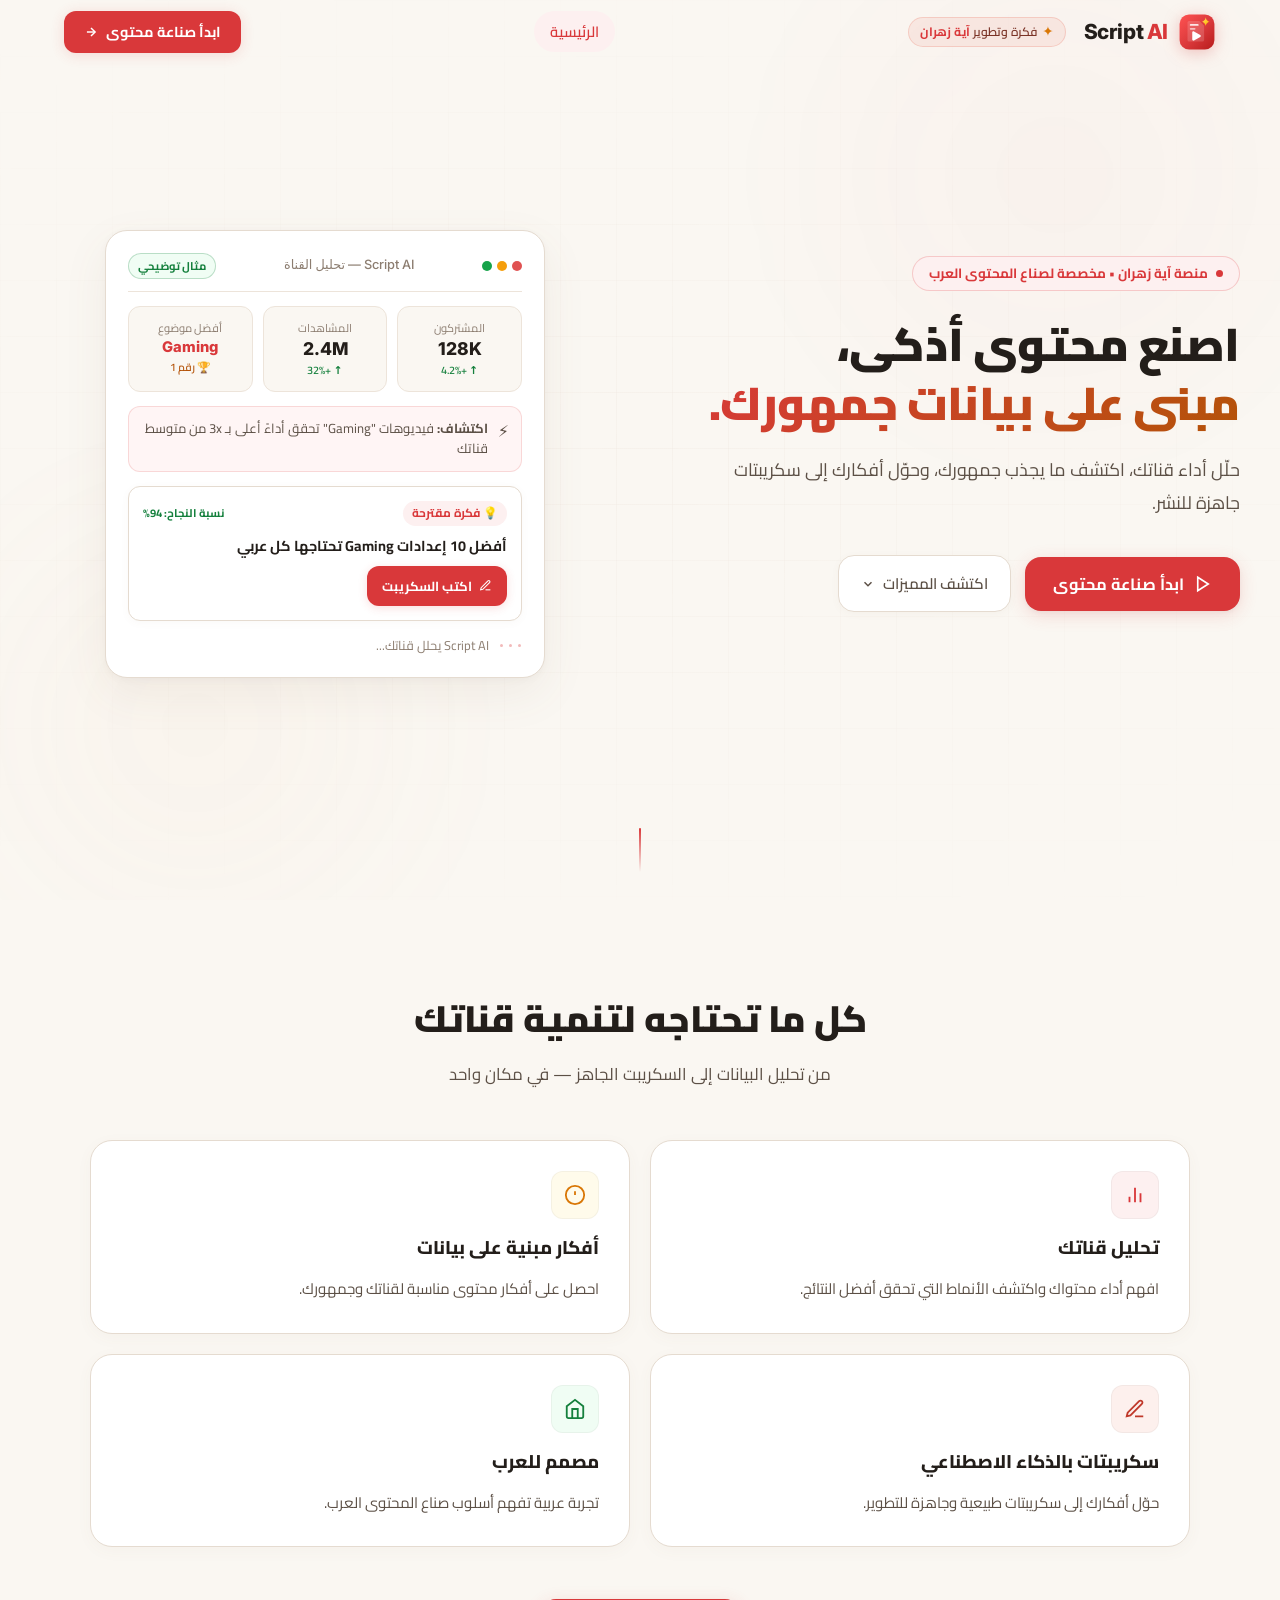
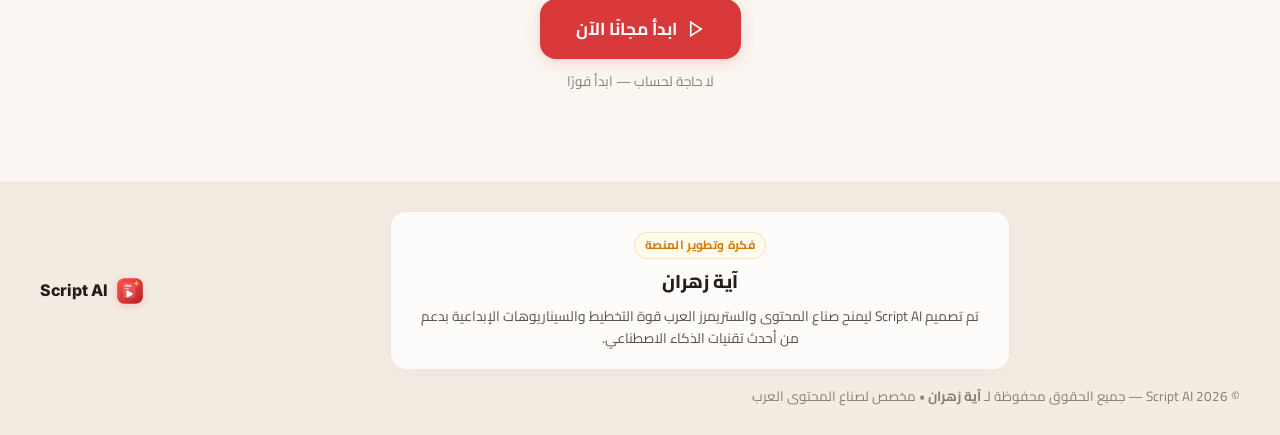
==== index.html @ 73a46541 "feat: new brand logo, author attribution (فكرة وتطوير آية زهران), and fix AI chat connection" ====
<!DOCTYPE html>
<html lang="ar" dir="rtl">
<head>
  <meta charset="UTF-8">
  <meta name="viewport" content="width=device-width, initial-scale=1.0">
  <title>Script AI — اصنع محتوى أذكى، مبني على بيانات جمهورك</title>
  <meta name="description" content="Script AI يساعد صناع المحتوى العرب على تحليل أداء قناتهم، اكتشاف المواضيع الناجحة، وإنشاء سكريبتات بالذكاء الاصطناعي.">
  <meta name="keywords" content="Script AI, سكريبت للقنوات, يوتيوبرز عرب, تحليل يوتيوب, ذكاء اصطناعي للمحتوى">
  <meta name="theme-color" content="#FAF7F2">
  <meta property="og:title" content="Script AI — اصنع محتوى أذكى">
  <meta property="og:description" content="حلّل أداء قناتك، اكتشف ما يجذب جمهورك، وحوّل أفكارك إلى سكريبتات جاهزة للنشر.">
  <meta property="og:type" content="website">

  <!-- Google Fonts -->
  <link rel="preconnect" href="https://fonts.googleapis.com">
  <link rel="preconnect" href="https://fonts.gstatic.com" crossorigin>
  <link href="https://fonts.googleapis.com/css2?family=Cairo:wght@400;500;600;700;800;900&family=Inter:wght@400;500;600;700;800&display=swap" rel="stylesheet">

  <!-- Favicon -->
  <link rel="icon" type="image/svg+xml" href="assets/favicon.svg">

  <link rel="stylesheet" href="style.css">
</head>
<body class="landing-body">

  <!-- ============================================================
       HEADER
       ============================================================ -->
  <header class="site-header" id="site-header">
    <div class="nav-container">

      <!-- Logo -->
      <a href="index.html" class="brand-logo" id="brand-logo" aria-label="Script AI - الصفحة الرئيسية">
        <span class="brand-icon">
          <svg viewBox="0 0 48 48" width="100%" height="100%" fill="none" xmlns="http://www.w3.org/2000/svg" aria-label="Script AI Logo">
            <defs>
              <linearGradient id="sai-grad-nav" x1="0%" y1="0%" x2="100%" y2="100%">
                <stop offset="0%" stop-color="#FF5252"/>
                <stop offset="55%" stop-color="#D9383A"/>
                <stop offset="100%" stop-color="#B71C1C"/>
              </linearGradient>
              <linearGradient id="sai-spark-nav" x1="0%" y1="0%" x2="100%" y2="100%">
                <stop offset="0%" stop-color="#FFE082"/>
                <stop offset="50%" stop-color="#FFCA28"/>
                <stop offset="100%" stop-color="#FFA000"/>
              </linearGradient>
            </defs>
            <rect x="2" y="2" width="44" height="44" rx="12" fill="url(#sai-grad-nav)"/>
            <path d="M12 12C12 10.9 12.9 10 14 10H27L33 16V34C33 35.1 32.1 36 31 36H14C12.9 36 12 35.1 12 34V12Z" fill="white" fill-opacity="0.16"/>
            <line x1="16" y1="15" x2="25" y2="15" stroke="white" stroke-width="2.2" stroke-linecap="round" stroke-opacity="0.85"/>
            <line x1="16" y1="20" x2="21" y2="20" stroke="white" stroke-width="2.2" stroke-linecap="round" stroke-opacity="0.6"/>
            <path d="M18 24.5C18 23.4 19.2 22.7 20.2 23.25L28.1 27.75C29.05 28.3 29.05 29.7 28.1 30.25L20.2 34.75C19.2 35.3 18 34.6 18 33.5V24.5Z" fill="#FFFFFF"/>
            <path d="M35 5C35 8.3 37.7 11 41 11C37.7 11 35 13.7 35 17C35 13.7 32.3 11 29 11C32.3 11 35 8.3 35 5Z" fill="url(#sai-spark-nav)"/>
          </svg>
        </span>
        <span class="brand-name">Script <span class="brand-accent">AI</span></span>
        <span class="brand-creator-badge" title="فكرة وتطوير آية زهران">
          <span class="creator-sparkle">✦</span>
          <span>فكرة وتطوير <strong class="creator-highlight">آية زهران</strong></span>
        </span>
      </a>

      <!-- Nav -->
      <nav aria-label="التنقل الرئيسي" class="main-nav">
        <ul class="nav-list">
          <li><a href="index.html" class="nav-link active" aria-current="page">الرئيسية</a></li>
        </ul>
      </nav>

      <!-- CTA -->
      <a href="ai.html" class="nav-cta-btn" id="header-cta-btn" onclick="trackEvent('landing_cta_clicked', {location: 'header'})">
        <span>ابدأ صناعة محتوى</span>
        <svg width="14" height="14" viewBox="0 0 24 24" fill="none" stroke="currentColor" stroke-width="2.5">
          <line x1="5" y1="12" x2="19" y2="12"/>
          <polyline points="12 5 19 12 12 19"/>
        </svg>
      </a>

    </div>
  </header>

  <!-- ============================================================
       HERO SECTION — Full Screen
       ============================================================ -->
  <main>
    <section class="hero-section" id="hero" role="main">

      <!-- Ambient Background Effects -->
      <div class="hero-bg" aria-hidden="true">
        <div class="ambient-glow glow-1"></div>
        <div class="ambient-glow glow-2"></div>
        <div class="grid-overlay"></div>
      </div>

      <div class="hero-inner">

        <!-- Left: Text Content -->
        <div class="hero-content">
          <div class="hero-badge" role="text">
            <span class="badge-dot"></span>
            <span>منصة آية زهران • مخصصة لصناع المحتوى العرب</span>
          </div>

          <h1 class="hero-title">
            اصنع محتوى أذكى،
            <span class="title-gradient">مبني على بيانات جمهورك.</span>
          </h1>

          <p class="hero-desc">
            حلّل أداء قناتك، اكتشف ما يجذب جمهورك، وحوّل أفكارك إلى سكريبتات جاهزة للنشر.
          </p>

          <div class="hero-actions">
            <a href="ai.html" class="cta-primary" id="hero-cta-main" onclick="trackEvent('landing_cta_clicked', {location: 'hero_primary'})">
              <svg width="18" height="18" viewBox="0 0 24 24" fill="none" stroke="currentColor" stroke-width="2.2">
                <polygon points="5 3 19 12 5 21 5 3"/>
              </svg>
              <span>ابدأ صناعة محتوى</span>
            </a>
            <button class="cta-secondary" id="hero-learn-more" onclick="document.getElementById('features').scrollIntoView({behavior:'smooth'})">
              <span>اكتشف المميزات</span>
              <svg width="14" height="14" viewBox="0 0 24 24" fill="none" stroke="currentColor" stroke-width="2.5">
                <polyline points="6 9 12 15 18 9"/>
              </svg>
            </button>
          </div>

          
        </div>

        <!-- Right: Visual / Product Preview -->
        <div class="hero-visual" aria-label="معاينة واجهة Script AI">
          <div class="product-preview">

            <!-- Preview Header -->
            <div class="preview-header">
              <div class="preview-dots" aria-hidden="true">
                <span></span><span></span><span></span>
              </div>
              <span class="preview-title">Script AI — تحليل القناة</span>
              <div class="preview-badge live">مثال توضيحي</div>
            </div>

            <!-- Channel Stats -->
            <div class="preview-stats-row">
              <div class="preview-stat-card">
                <div class="stat-label">المشتركون</div>
                <div class="stat-value">128K</div>
                <div class="stat-change positive">↑ +4.2%</div>
              </div>
              <div class="preview-stat-card">
                <div class="stat-label">المشاهدات</div>
                <div class="stat-value">2.4M</div>
                <div class="stat-change positive">↑ +32%</div>
              </div>
              <div class="preview-stat-card">
                <div class="stat-label">أفضل موضوع</div>
                <div class="stat-value topic">Gaming</div>
                <div class="stat-change neutral">🏆 رقم 1</div>
              </div>
            </div>

            <!-- Insight Banner -->
            <div class="preview-insight">
              <div class="insight-icon" aria-hidden="true">⚡</div>
              <div class="insight-text">
                <strong>اكتشاف:</strong> فيديوهات "Gaming" تحقق أداءً أعلى بـ 3x من متوسط قناتك
              </div>
            </div>

            <!-- Idea Card -->
            <div class="preview-idea-card">
              <div class="idea-header">
                <span class="idea-tag">💡 فكرة مقترحة</span>
                <span class="idea-score">نسبة النجاح: 94%</span>
              </div>
              <div class="idea-title">أفضل 10 إعدادات Gaming تحتاجها كل عربي</div>
              <button class="idea-script-btn" aria-label="اكتب السكريبت لهذه الفكرة">
                <svg width="13" height="13" viewBox="0 0 24 24" fill="none" stroke="currentColor" stroke-width="2">
                  <path d="M12 20h9"/><path d="M16.5 3.5a2.121 2.121 0 013 3L7 19l-4 1 1-4L16.5 3.5z"/>
                </svg>
                اكتب السكريبت
              </button>
            </div>

            <!-- Processing indicator -->
            <div class="preview-processing" aria-live="polite">
              <div class="processing-dots" aria-hidden="true">
                <span></span><span></span><span></span>
              </div>
              <span>Script AI يحلل قناتك...</span>
            </div>

          </div>

          </div>

      </div>

      <!-- Scroll Indicator -->
      <div class="scroll-indicator" aria-hidden="true">
        <div class="scroll-line"></div>
      </div>

    </section>

    <!-- ============================================================
         FEATURES SECTION
         ============================================================ -->
    <section class="features-section" id="features" aria-label="مميزات Script AI">
      <div class="features-container">

        <div class="features-header">
          <h2 class="features-title">كل ما تحتاجه لتنمية قناتك</h2>
          <p class="features-subtitle">من تحليل البيانات إلى السكريبت الجاهز — في مكان واحد</p>
        </div>

        <div class="features-grid">

          <div class="feature-card" id="feature-analyze">
            <div class="feature-icon-wrap" style="--icon-color: #D9383A; --icon-bg: #FDF0F0;">
              <svg width="22" height="22" viewBox="0 0 24 24" fill="none" stroke="currentColor" stroke-width="2">
                <line x1="18" y1="20" x2="18" y2="10"/><line x1="12" y1="20" x2="12" y2="4"/>
                <line x1="6" y1="20" x2="6" y2="14"/>
              </svg>
            </div>
            <h3 class="feature-name">تحليل قناتك</h3>
            <p class="feature-desc">افهم أداء محتواك واكتشف الأنماط التي تحقق أفضل النتائج.</p>
          </div>

          <div class="feature-card" id="feature-ideas">
            <div class="feature-icon-wrap" style="--icon-color: #D97706; --icon-bg: #FFFBEB;">
              <svg width="22" height="22" viewBox="0 0 24 24" fill="none" stroke="currentColor" stroke-width="2">
                <circle cx="12" cy="12" r="10"/><line x1="12" y1="8" x2="12" y2="12"/>
                <line x1="12" y1="16" x2="12.01" y2="16"/>
              </svg>
            </div>
            <h3 class="feature-name">أفكار مبنية على بيانات</h3>
            <p class="feature-desc">احصل على أفكار محتوى مناسبة لقناتك وجمهورك.</p>
          </div>

          <div class="feature-card" id="feature-scripts">
            <div class="feature-icon-wrap" style="--icon-color: #C0392B; --icon-bg: #FDF0ED;">
              <svg width="22" height="22" viewBox="0 0 24 24" fill="none" stroke="currentColor" stroke-width="2">
                <path d="M12 20h9"/><path d="M16.5 3.5a2.121 2.121 0 013 3L7 19l-4 1 1-4L16.5 3.5z"/>
              </svg>
            </div>
            <h3 class="feature-name">سكريبتات بالذكاء الاصطناعي</h3>
            <p class="feature-desc">حوّل أفكارك إلى سكريبتات طبيعية وجاهزة للتطوير.</p>
          </div>

          <div class="feature-card" id="feature-arabic">
            <div class="feature-icon-wrap" style="--icon-color: #15803D; --icon-bg: #F0FDF4;">
              <svg width="22" height="22" viewBox="0 0 24 24" fill="none" stroke="currentColor" stroke-width="2">
                <path d="M3 9l9-7 9 7v11a2 2 0 0 1-2 2H5a2 2 0 0 1-2-2z"/>
                <polyline points="9 22 9 12 15 12 15 22"/>
              </svg>
            </div>
            <h3 class="feature-name">مصمم للعرب</h3>
            <p class="feature-desc">تجربة عربية تفهم أسلوب صناع المحتوى العرب.</p>
          </div>

        </div>

        <!-- Final CTA -->
        <div class="features-cta-wrap">
          <a href="ai.html" class="cta-primary cta-large" id="features-cta-btn" onclick="trackEvent('landing_cta_clicked', {location: 'features_section'})">
            <svg width="18" height="18" viewBox="0 0 24 24" fill="none" stroke="currentColor" stroke-width="2.2">
              <polygon points="5 3 19 12 5 21 5 3"/>
            </svg>
            ابدأ مجانًا الآن
          </a>
          <p class="cta-note">لا حاجة لحساب — ابدأ فورًا</p>
        </div>

      </div>
    </section>

  </main>

  <!-- ============================================================
       FOOTER
       ============================================================ -->
  <footer class="site-footer" role="contentinfo">
    <div class="footer-inner">
      <!-- Creator Box -->
      <div class="footer-creator-box">
        <span class="creator-title-tag">فكرة وتطوير المنصة</span>
        <span class="creator-main-name">آية زهران</span>
        <p class="creator-quote">تم تصميم Script AI ليمنح صناع المحتوى والستريمرز العرب قوة التخطيط والسيناريوهات الإبداعية بدعم من أحدث تقنيات الذكاء الاصطناعي.</p>
      </div>

      <div class="footer-brand">
        <span class="brand-icon small">
          <svg viewBox="0 0 48 48" width="100%" height="100%" fill="none" xmlns="http://www.w3.org/2000/svg" aria-label="Script AI Logo">
            <defs>
              <linearGradient id="sai-grad-foot" x1="0%" y1="0%" x2="100%" y2="100%">
                <stop offset="0%" stop-color="#FF5252"/>
                <stop offset="55%" stop-color="#D9383A"/>
                <stop offset="100%" stop-color="#B71C1C"/>
              </linearGradient>
              <linearGradient id="sai-spark-foot" x1="0%" y1="0%" x2="100%" y2="100%">
                <stop offset="0%" stop-color="#FFE082"/>
                <stop offset="100%" stop-color="#FFA000"/>
              </linearGradient>
            </defs>
            <rect x="2" y="2" width="44" height="44" rx="12" fill="url(#sai-grad-foot)"/>
            <path d="M12 12C12 10.9 12.9 10 14 10H27L33 16V34C33 35.1 32.1 36 31 36H14C12.9 36 12 35.1 12 34V12Z" fill="white" fill-opacity="0.16"/>
            <line x1="16" y1="15" x2="25" y2="15" stroke="white" stroke-width="2.2" stroke-linecap="round" stroke-opacity="0.85"/>
            <line x1="16" y1="20" x2="21" y2="20" stroke="white" stroke-width="2.2" stroke-linecap="round" stroke-opacity="0.6"/>
            <path d="M18 24.5C18 23.4 19.2 22.7 20.2 23.25L28.1 27.75C29.05 28.3 29.05 29.7 28.1 30.25L20.2 34.75C19.2 35.3 18 34.6 18 33.5V24.5Z" fill="#FFFFFF"/>
            <path d="M35 5C35 8.3 37.7 11 41 11C37.7 11 35 13.7 35 17C35 13.7 32.3 11 29 11C32.3 11 35 8.3 35 5Z" fill="url(#sai-spark-foot)"/>
          </svg>
        </span>
        <span class="footer-brand-name">Script AI</span>
      </div>
      <p class="footer-copy">© 2026 Script AI — جميع الحقوق محفوظة لـ <strong>آية زهران</strong> • مخصص لصناع المحتوى العرب</p>
    </div>
  </footer>

  <!-- Analytics & Tracking -->
  <script defer src="https://cloud.umami.is/script.js" data-website-id="1ab143b9-81d4-4ed3-a4a0-48a88c1f6e9b"></script>
  <script src="analytics.js"></script>
  <script>
    // Track page view on load
    document.addEventListener('DOMContentLoaded', () => {
      trackEvent('page_view', { page: 'landing', referral_source: getReferralSource() });
      initReferralTracking();

      // Header scroll effect
      const header = document.getElementById('site-header');
      window.addEventListener('scroll', () => {
        if (window.scrollY > 20) {
          header.classList.add('scrolled');
        } else {
          header.classList.remove('scrolled');
        }
      }, { passive: true });
    });
  </script>
</body>
</html>
---- style.css ----
/* ==========================================================================
   Script AI — Light, Soft & Warm Arabic SaaS Design System
   White | Warm Beige | Gentle Red Accent | Cairo Font
   Built for clarity, comfort, and effortless usability
   ========================================================================== */

/* ==========================================================================
   1. CSS VARIABLES & DESIGN TOKENS
   ========================================================================== */
:root {
  /* Backgrounds — Soft, Warm, Light Palette */
  --bg-base:        #FAF7F2;   /* Warm linen/cream background — easy on the eyes */
  --bg-surface:     #F3ECE3;   /* Soft beige surface for headers & nested panels */
  --bg-card:        #FFFFFF;   /* Pure white cards for crisp visual hierarchy */
  --bg-card-hover:  #FFFDFB;   /* Subtle warm card hover */
  --bg-glass:       rgba(255, 255, 255, 0.92);
  --bg-input:       #FFFFFF;   /* Clean white input background */

  /* Borders — Soft Warm Tones */
  --border-subtle:  #EDE4DA;
  --border-card:    #E5DBD0;
  --border-hover:   rgba(217, 56, 58, 0.35);
  --border-active:  #D9383A;
  --border-warm:    rgba(217, 119, 6, 0.25);

  /* Accent — Gentle Friendly Red (أحمر لطيف ومريح للعين) */
  --accent:         #D9383A;   /* Pleasant warm coral-red */
  --accent-soft:    #FDF0F0;   /* Soft blush tint */
  --accent-hover:   #C42B2D;   /* Slightly deeper warm red */
  --accent-glow:    rgba(217, 56, 58, 0.16); /* Gentle warm shadow */

  /* Warm Secondary — Honey / Amber / Sand */
  --secondary:      #D97706;
  --secondary-soft: #FFFBEB;
  --secondary-glow: rgba(217, 119, 6, 0.12);

  /* Status */
  --success:        #15803D;   /* Natural pleasant forest green */
  --success-soft:   #F0FDF4;
  --warning:        #B45309;   /* Warm amber */
  --warning-soft:   #FFFBEB;
  --error:          #D9383A;   /* Gentle red */
  --error-soft:     #FEF2F2;

  /* Text — Deep Warm Espresso & Taupe (Not blinding harsh black) */
  --text-primary:   #231E1A;   /* Deep espresso charcoal, soft and readable */
  --text-secondary: #5C5046;   /* Warm taupe */
  --text-muted:     #8C7D70;   /* Gentle warm gray */
  --text-dim:       #B5A699;   /* Light subtle placeholder */

  /* Spacing */
  --header-h:       64px;
  --ws-header-h:    58px;
  --radius-sm:      8px;
  --radius-md:      12px;
  --radius-lg:      16px;
  --radius-xl:      22px;
  --radius-full:    9999px;

  /* Transitions */
  --t-fast:         0.15s ease;
  --t-normal:       0.25s ease;
  --t-slow:         0.4s ease;

  /* Typography */
  --font-ar:        'Cairo', system-ui, -apple-system, sans-serif;
  --font-en:        'Inter', system-ui, sans-serif;
}

/* ==========================================================================
   2. BASE RESET
   ========================================================================== */
*, *::before, *::after {
  box-sizing: border-box;
  margin: 0;
  padding: 0;
}

html {
  font-family: var(--font-ar);
  direction: rtl;
  scroll-behavior: smooth;
  -webkit-font-smoothing: antialiased;
  -moz-osx-font-smoothing: grayscale;
  font-size: 16px;
}

body {
  background-color: var(--bg-base);
  color: var(--text-primary);
  min-height: 100vh;
  overflow-x: hidden;
  line-height: 1.6;
}

a {
  color: inherit;
  text-decoration: none;
}

button {
  font-family: var(--font-ar);
  cursor: pointer;
}

input, textarea, select {
  font-family: var(--font-ar);
}

ul, ol { list-style: none; }

img, svg { display: block; }

/* Scrollbar — Warm and gentle */
::-webkit-scrollbar { width: 6px; height: 6px; }
::-webkit-scrollbar-track { background: transparent; }
::-webkit-scrollbar-thumb { background: #D6CBC0; border-radius: var(--radius-full); }
::-webkit-scrollbar-thumb:hover { background: #B8ABA0; }

/* Focus ring */
:focus-visible {
  outline: 2px solid var(--accent);
  outline-offset: 2px;
  border-radius: var(--radius-sm);
}

/* Utility: hidden */
.hidden { display: none !important; }

/* ==========================================================================
   3. LANDING PAGE — HEADER
   ========================================================================== */
.landing-body {
  display: flex;
  flex-direction: column;
}

.site-header {
  position: fixed;
  top: 0;
  left: 0;
  right: 0;
  height: var(--header-h);
  z-index: 100;
  background: transparent;
  transition: background var(--t-slow), border-color var(--t-slow), box-shadow var(--t-slow);
}

.site-header.scrolled {
  background: rgba(250, 247, 242, 0.94);
  backdrop-filter: blur(16px);
  -webkit-backdrop-filter: blur(16px);
  border-bottom: 1px solid var(--border-subtle);
  box-shadow: 0 4px 20px rgba(120, 95, 75, 0.05);
}

.nav-container {
  max-width: 1200px;
  margin: 0 auto;
  padding: 0 24px;
  height: 100%;
  display: flex;
  align-items: center;
  justify-content: space-between;
  gap: 20px;
}

/* Logo / Brand */
.brand-logo {
  display: inline-flex;
  align-items: center;
  gap: 10px;
  text-decoration: none;
}

.brand-icon {
  width: 38px;
  height: 38px;
  background: transparent;
  display: flex;
  align-items: center;
  justify-content: center;
  flex-shrink: 0;
  transition: var(--t-fast);
  filter: drop-shadow(0 3px 8px rgba(217, 56, 58, 0.28));
}

.brand-icon svg {
  width: 100%;
  height: 100%;
  display: block;
}

.brand-icon.small {
  width: 28px;
  height: 28px;
  filter: drop-shadow(0 2px 5px rgba(217, 56, 58, 0.22));
}

.brand-logo:hover .brand-icon {
  transform: translateY(-2px) scale(1.05);
  filter: drop-shadow(0 6px 16px rgba(217, 56, 58, 0.42));
}

.brand-name {
  font-family: var(--font-en);
  font-size: 1.3rem;
  font-weight: 800;
  letter-spacing: -0.02em;
  color: var(--text-primary);
}

.brand-accent {
  color: var(--accent);
}

/* Creator Pill & Badges — Aya Zahran */
.brand-creator-badge {
  display: inline-flex;
  align-items: center;
  gap: 5px;
  font-family: var(--font-ar);
  font-size: 0.76rem;
  font-weight: 600;
  color: #7A3326;
  background: rgba(224, 75, 53, 0.08);
  border: 1px solid rgba(224, 75, 53, 0.18);
  padding: 3px 11px;
  border-radius: 999px;
  margin-right: 8px;
  transition: var(--t-fast);
  white-space: nowrap;
}

.brand-creator-badge .creator-sparkle {
  color: #D97706;
  font-size: 0.85rem;
}

.brand-creator-badge .creator-highlight {
  font-weight: 700;
  color: var(--accent);
}

.brand-creator-badge:hover {
  background: rgba(224, 75, 53, 0.14);
  transform: translateY(-1px);
}

.workspace-creator-badge {
  display: inline-flex;
  align-items: center;
  gap: 5px;
  font-family: var(--font-ar);
  font-size: 0.74rem;
  font-weight: 600;
  color: #7A3326;
  background: rgba(224, 75, 53, 0.08);
  border: 1px solid rgba(224, 75, 53, 0.18);
  padding: 3px 10px;
  border-radius: 999px;
  margin-right: 8px;
  white-space: nowrap;
  transition: var(--t-fast);
}

.workspace-creator-badge .creator-sparkle {
  color: #D97706;
  font-size: 0.8rem;
}

.workspace-creator-badge strong {
  color: var(--accent);
  font-weight: 700;
}

.sidebar-creator-card {
  display: flex;
  align-items: center;
  gap: 10px;
  padding: 10px 14px;
  background: linear-gradient(135deg, rgba(253, 240, 240, 0.95) 0%, rgba(255, 251, 235, 0.95) 100%);
  border: 1px solid rgba(217, 56, 58, 0.18);
  border-radius: var(--radius-md);
  margin-bottom: 10px;
  box-shadow: 0 2px 8px rgba(120, 95, 75, 0.04);
}

.sidebar-creator-card .creator-icon {
  font-size: 1.1rem;
  color: #D97706;
  display: flex;
  align-items: center;
  justify-content: center;
  flex-shrink: 0;
}

.sidebar-creator-card .creator-info {
  display: flex;
  flex-direction: column;
  gap: 2px;
}

.sidebar-creator-card .creator-role {
  font-size: 0.7rem;
  font-weight: 600;
  color: var(--text-muted);
}

.sidebar-creator-card .creator-name {
  font-size: 0.84rem;
  font-weight: 800;
  color: var(--accent);
}

.footer-creator-box {
  display: flex;
  flex-direction: column;
  align-items: center;
  text-align: center;
  gap: 8px;
  padding: 20px 28px;
  background: rgba(255, 255, 255, 0.85);
  border: 1px solid rgba(217, 56, 58, 0.14);
  border-radius: var(--radius-lg);
  max-width: 620px;
  margin: 0 auto;
  box-shadow: 0 4px 18px rgba(120, 95, 75, 0.04);
}

.footer-creator-box .creator-title-tag {
  font-size: 0.74rem;
  font-weight: 700;
  color: #D97706;
  letter-spacing: 0.03em;
  background: #FFFBEB;
  padding: 3px 10px;
  border-radius: 999px;
  border: 1px solid rgba(217, 119, 6, 0.2);
}

.footer-creator-box .creator-main-name {
  font-size: 1.15rem;
  font-weight: 800;
  color: var(--text-primary);
}

.footer-creator-box .creator-main-name .creator-en {
  font-family: var(--font-en);
  font-size: 0.95rem;
  font-weight: 600;
  color: var(--accent);
  margin-right: 4px;
}

.footer-creator-box .creator-quote {
  font-size: 0.86rem;
  color: var(--text-secondary);
  line-height: 1.6;
  margin: 0;
}

/* Nav */
.main-nav .nav-list {
  display: flex;
  align-items: center;
  gap: 6px;
}

.nav-link {
  font-size: 0.92rem;
  font-weight: 600;
  color: var(--text-secondary);
  padding: 7px 16px;
  border-radius: var(--radius-full);
  transition: var(--t-fast);
}

.nav-link:hover {
  color: var(--text-primary);
  background: rgba(0, 0, 0, 0.03);
}

.nav-link.active {
  color: var(--accent);
  background: var(--accent-soft);
}

/* Nav CTA */
.nav-cta-btn {
  display: inline-flex;
  align-items: center;
  gap: 8px;
  background: var(--accent);
  color: #fff;
  border: none;
  font-size: 0.9rem;
  font-weight: 700;
  padding: 9px 20px;
  border-radius: var(--radius-md);
  transition: var(--t-fast);
  white-space: nowrap;
  box-shadow: 0 2px 14px var(--accent-glow);
}

.nav-cta-btn:hover {
  background: var(--accent-hover);
  transform: translateY(-1px);
  box-shadow: 0 4px 18px var(--accent-glow);
}

/* ==========================================================================
   4. LANDING — HERO SECTION
   ========================================================================== */
.hero-section {
  position: relative;
  min-height: 100vh;
  display: flex;
  flex-direction: column;
  justify-content: center;
  overflow: hidden;
  padding: calc(var(--header-h) + 24px) 24px 80px;
}

/* Background effects — Warm & Delicate */
.hero-bg {
  position: absolute;
  inset: 0;
  pointer-events: none;
  z-index: 0;
}

.ambient-glow {
  position: absolute;
  border-radius: 50%;
  filter: blur(90px);
  opacity: 0.4;
}

.glow-1 {
  width: 650px;
  height: 650px;
  background: radial-gradient(circle, rgba(217, 56, 58, 0.09) 0%, transparent 70%);
  top: -150px;
  right: -100px;
  animation: floatGlow1 9s ease-in-out infinite alternate;
}

.glow-2 {
  width: 550px;
  height: 550px;
  background: radial-gradient(circle, rgba(235, 175, 115, 0.15) 0%, transparent 70%);
  bottom: -100px;
  left: -80px;
  animation: floatGlow2 11s ease-in-out infinite alternate;
}

.grid-overlay {
  position: absolute;
  inset: 0;
  background-image: 
    linear-gradient(rgba(180, 150, 130, 0.05) 1px, transparent 1px),
    linear-gradient(90deg, rgba(180, 150, 130, 0.05) 1px, transparent 1px);
  background-size: 56px 56px;
  mask-image: radial-gradient(ellipse 80% 60% at 50% 50%, black 0%, transparent 100%);
}

@keyframes floatGlow1 {
  from { transform: translate(0, 0) scale(1); }
  to   { transform: translate(-30px, 30px) scale(1.08); }
}

@keyframes floatGlow2 {
  from { transform: translate(0, 0) scale(1); }
  to   { transform: translate(25px, -20px) scale(1.05); }
}

/* Hero Inner Layout */
.hero-inner {
  position: relative;
  z-index: 1;
  max-width: 1200px;
  margin: 0 auto;
  width: 100%;
  display: grid;
  grid-template-columns: 1fr 1fr;
  gap: 60px;
  align-items: center;
}

/* Hero Content */
.hero-content {
  display: flex;
  flex-direction: column;
  gap: 0;
}

.hero-badge {
  display: inline-flex;
  align-items: center;
  gap: 8px;
  background: var(--accent-soft);
  border: 1px solid rgba(217, 56, 58, 0.22);
  padding: 6px 16px;
  border-radius: var(--radius-full);
  font-size: 0.84rem;
  font-weight: 700;
  color: var(--accent);
  margin-bottom: 24px;
  width: fit-content;
}

.badge-dot {
  width: 7px;
  height: 7px;
  background: var(--accent);
  border-radius: 50%;
  animation: pulseDot 2s ease-in-out infinite;
  flex-shrink: 0;
}

@keyframes pulseDot {
  0%, 100% { opacity: 1; transform: scale(1); }
  50% { opacity: 0.4; transform: scale(0.85); }
}

.hero-title {
  font-size: clamp(2.1rem, 3.6vw, 3.1rem);
  font-weight: 900;
  line-height: 1.28;
  margin-bottom: 20px;
  color: var(--text-primary);
  letter-spacing: -0.01em;
}

.title-gradient {
  background: linear-gradient(135deg, #D9383A 0%, #B45309 100%);
  -webkit-background-clip: text;
  -webkit-text-fill-color: transparent;
  background-clip: text;
  display: block;
}

.hero-desc {
  font-size: clamp(1rem, 1.4vw, 1.12rem);
  color: var(--text-secondary);
  line-height: 1.85;
  margin-bottom: 36px;
  max-width: 520px;
}

.hero-actions {
  display: flex;
  align-items: center;
  gap: 14px;
  margin-bottom: 40px;
  flex-wrap: wrap;
}

/* Primary CTA — Gentle Red */
.cta-primary {
  display: inline-flex;
  align-items: center;
  gap: 10px;
  background: var(--accent);
  color: #fff;
  border: none;
  font-size: 1.02rem;
  font-weight: 700;
  padding: 14px 28px;
  border-radius: var(--radius-lg);
  transition: var(--t-fast);
  box-shadow: 0 4px 18px var(--accent-glow), 0 2px 4px rgba(0,0,0,0.04);
  cursor: pointer;
  text-decoration: none;
  white-space: nowrap;
}

.cta-primary:hover {
  background: var(--accent-hover);
  transform: translateY(-2px);
  box-shadow: 0 6px 24px var(--accent-glow), 0 3px 6px rgba(0,0,0,0.06);
}

.cta-primary.cta-large {
  font-size: 1.08rem;
  padding: 16px 36px;
}

/* Secondary CTA */
.cta-secondary {
  display: inline-flex;
  align-items: center;
  gap: 8px;
  background: #FFFFFF;
  color: var(--text-secondary);
  border: 1px solid var(--border-card);
  font-size: 0.95rem;
  font-weight: 600;
  padding: 13px 22px;
  border-radius: var(--radius-lg);
  transition: var(--t-fast);
  cursor: pointer;
  box-shadow: 0 2px 8px rgba(120, 95, 75, 0.04);
}

.cta-secondary:hover {
  color: var(--text-primary);
  border-color: var(--border-hover);
  background: var(--bg-card-hover);
  transform: translateY(-1px);
}

/* ==========================================================================
   5. HERO VISUAL / PRODUCT PREVIEW
   ========================================================================== */
.hero-visual {
  position: relative;
  display: flex;
  align-items: center;
  justify-content: center;
}

.product-preview {
  background: #FFFFFF;
  border: 1px solid var(--border-card);
  border-radius: var(--radius-xl);
  padding: 22px;
  width: 100%;
  max-width: 440px;
  box-shadow: 
    0 16px 45px rgba(130, 100, 75, 0.08),
    0 2px 8px rgba(0,0,0,0.03);
  display: flex;
  flex-direction: column;
  gap: 14px;
  animation: floatCard 6s ease-in-out infinite alternate;
}

@keyframes floatCard {
  from { transform: translateY(0); }
  to   { transform: translateY(-10px); }
}

.preview-header {
  display: flex;
  align-items: center;
  gap: 10px;
  padding-bottom: 12px;
  border-bottom: 1px solid var(--border-subtle);
}

.preview-dots {
  display: flex;
  gap: 5px;
}

.preview-dots span {
  width: 10px;
  height: 10px;
  border-radius: 50%;
}

.preview-dots span:nth-child(1) { background: #E05252; }
.preview-dots span:nth-child(2) { background: #F59E0B; }
.preview-dots span:nth-child(3) { background: #16A34A; }

.preview-title {
  font-family: var(--font-en);
  font-size: 0.8rem;
  color: var(--text-muted);
  flex: 1;
  text-align: center;
  font-weight: 500;
}

.preview-badge {
  font-size: 0.7rem;
  font-weight: 700;
  padding: 3px 9px;
  border-radius: var(--radius-full);
}

.preview-badge.live {
  background: var(--success-soft);
  color: var(--success);
  border: 1px solid rgba(21, 128, 61, 0.25);
}

.preview-stats-row {
  display: grid;
  grid-template-columns: repeat(3, 1fr);
  gap: 10px;
}

.preview-stat-card {
  background: #FAF7F2;
  border: 1px solid var(--border-subtle);
  border-radius: var(--radius-md);
  padding: 12px 10px;
  display: flex;
  flex-direction: column;
  gap: 4px;
  text-align: center;
}

.stat-label {
  font-size: 0.7rem;
  color: var(--text-muted);
}

.stat-value {
  font-family: var(--font-en);
  font-size: 1.1rem;
  font-weight: 800;
  color: var(--text-primary);
  line-height: 1;
}

.stat-value.topic {
  font-size: 0.92rem;
  color: var(--accent);
}

.stat-change {
  font-size: 0.68rem;
  font-weight: 600;
}

.stat-change.positive { color: var(--success); }
.stat-change.neutral  { color: var(--warning); }

.preview-insight {
  display: flex;
  align-items: flex-start;
  gap: 10px;
  background: #FFF5F5;
  border: 1px solid rgba(217, 56, 58, 0.16);
  border-radius: var(--radius-md);
  padding: 12px;
  font-size: 0.82rem;
  color: var(--text-secondary);
  line-height: 1.5;
}

.insight-icon {
  font-size: 1rem;
  flex-shrink: 0;
}

.preview-idea-card {
  background: #FFFFFF;
  border: 1px solid var(--border-card);
  border-radius: var(--radius-md);
  padding: 14px;
  display: flex;
  flex-direction: column;
  gap: 10px;
  box-shadow: 0 2px 8px rgba(120, 95, 75, 0.04);
}

.idea-header {
  display: flex;
  align-items: center;
  justify-content: space-between;
}

.idea-tag {
  font-size: 0.74rem;
  font-weight: 700;
  color: var(--accent);
  background: var(--accent-soft);
  padding: 3px 9px;
  border-radius: var(--radius-full);
}

.idea-score {
  font-size: 0.7rem;
  color: var(--success);
  font-weight: 700;
}

.idea-title {
  font-size: 0.9rem;
  font-weight: 700;
  color: var(--text-primary);
  line-height: 1.4;
}

.idea-script-btn {
  display: inline-flex;
  align-items: center;
  gap: 7px;
  background: var(--accent);
  color: #fff;
  border: none;
  font-family: var(--font-ar);
  font-size: 0.82rem;
  font-weight: 700;
  padding: 8px 15px;
  border-radius: var(--radius-md);
  cursor: pointer;
  transition: var(--t-fast);
  width: fit-content;
  box-shadow: 0 2px 10px var(--accent-glow);
}

.idea-script-btn:hover {
  background: var(--accent-hover);
}

.preview-processing {
  display: flex;
  align-items: center;
  gap: 10px;
  font-size: 0.8rem;
  color: var(--text-muted);
}

.processing-dots {
  display: flex;
  gap: 4px;
}

.processing-dots span {
  width: 5px;
  height: 5px;
  border-radius: 50%;
  background: var(--accent);
  animation: procDot 1.4s ease-in-out infinite both;
}

.processing-dots span:nth-child(1) { animation-delay: -0.32s; }
.processing-dots span:nth-child(2) { animation-delay: -0.16s; }

@keyframes procDot {
  0%, 80%, 100% { transform: scale(0.6); opacity: 0.35; }
  40% { transform: scale(1); opacity: 1; }
}

/* Floating cards */
.float-card {
  position: absolute;
  display: flex;
  align-items: center;
  gap: 8px;
  background: rgba(255, 255, 255, 0.96);
  border: 1px solid var(--border-card);
  border-radius: var(--radius-md);
  padding: 10px 15px;
  font-size: 0.78rem;
  font-weight: 600;
  color: var(--text-secondary);
  backdrop-filter: blur(12px);
  white-space: nowrap;
  box-shadow: 0 8px 24px rgba(120, 95, 75, 0.08);
}

.float-card-1 {
  bottom: -25px;
  right: -20px;
  animation: floatCard1 7s ease-in-out infinite alternate;
}

.float-card-2 {
  top: 20px;
  left: -25px;
  animation: floatCard2 9s ease-in-out infinite alternate;
}

@keyframes floatCard1 {
  from { transform: translate(0, 0) rotate(-1.5deg); }
  to   { transform: translate(8px, -8px) rotate(1deg); }
}

@keyframes floatCard2 {
  from { transform: translate(0, 0) rotate(1deg); }
  to   { transform: translate(-8px, 8px) rotate(-1.5deg); }
}

/* Scroll Indicator */
.scroll-indicator {
  position: absolute;
  bottom: 28px;
  left: 50%;
  transform: translateX(-50%);
  display: flex;
  flex-direction: column;
  align-items: center;
  z-index: 1;
}

.scroll-line {
  width: 2px;
  height: 44px;
  background: linear-gradient(to bottom, var(--accent), transparent);
  animation: scrollLine 2s ease-in-out infinite;
  border-radius: var(--radius-full);
}

@keyframes scrollLine {
  0%   { transform: scaleY(0); transform-origin: top; opacity: 1; }
  50%  { transform: scaleY(1); transform-origin: top; opacity: 1; }
  51%  { transform-origin: bottom; }
  100% { transform: scaleY(0); transform-origin: bottom; opacity: 0; }
}

/* ==========================================================================
   6. FEATURES SECTION
   ========================================================================== */
.features-section {
  padding: 90px 24px;
  position: relative;
}

.features-container {
  max-width: 1100px;
  margin: 0 auto;
}

.features-header {
  text-align: center;
  margin-bottom: 52px;
}

.features-title {
  font-size: clamp(1.75rem, 3vw, 2.3rem);
  font-weight: 900;
  color: var(--text-primary);
  margin-bottom: 12px;
}

.features-subtitle {
  font-size: 1.05rem;
  color: var(--text-secondary);
}

.features-grid {
  display: grid;
  grid-template-columns: repeat(2, 1fr);
  gap: 20px;
  margin-bottom: 52px;
}

.feature-card {
  background: #FFFFFF;
  border: 1px solid var(--border-card);
  border-radius: var(--radius-xl);
  padding: 30px;
  display: flex;
  flex-direction: column;
  gap: 14px;
  transition: border-color var(--t-fast), box-shadow var(--t-fast), transform var(--t-fast);
  position: relative;
  overflow: hidden;
  box-shadow: 0 4px 16px rgba(120, 95, 75, 0.04);
}

.feature-card:hover {
  border-color: var(--border-hover);
  box-shadow: 0 10px 30px rgba(120, 95, 75, 0.08);
  transform: translateY(-2px);
}

.feature-icon-wrap {
  width: 48px;
  height: 48px;
  background: var(--icon-bg);
  border: 1px solid rgba(0, 0, 0, 0.04);
  border-radius: var(--radius-md);
  display: flex;
  align-items: center;
  justify-content: center;
  color: var(--icon-color);
  transition: var(--t-fast);
}

.feature-card:hover .feature-icon-wrap {
  transform: scale(1.05);
}

.feature-name {
  font-size: 1.15rem;
  font-weight: 800;
  color: var(--text-primary);
}

.feature-desc {
  font-size: 0.94rem;
  color: var(--text-secondary);
  line-height: 1.75;
}

.features-cta-wrap {
  display: flex;
  flex-direction: column;
  align-items: center;
  gap: 12px;
}

.cta-note {
  font-size: 0.84rem;
  color: var(--text-muted);
}

/* ==========================================================================
   7. SITE FOOTER
   ========================================================================== */
.site-footer {
  border-top: 1px solid var(--border-subtle);
  background: var(--bg-surface);
  padding: 28px 24px;
}

.footer-inner {
  max-width: 1200px;
  margin: 0 auto;
  display: flex;
  align-items: center;
  justify-content: space-between;
  gap: 16px;
  flex-wrap: wrap;
}

.footer-brand {
  display: flex;
  align-items: center;
  gap: 8px;
}

.footer-brand-name {
  font-family: var(--font-en);
  font-size: 1rem;
  font-weight: 800;
  color: var(--text-primary);
}

.footer-copy {
  font-size: 0.84rem;
  color: var(--text-muted);
}

/* ==========================================================================
   8. WORKSPACE LAYOUT
   ========================================================================== */
.workspace-body {
  display: flex;
  flex-direction: column;
  min-height: 100vh;
  background: var(--bg-base);
}

.workspace-header {
  position: sticky;
  top: 0;
  height: var(--ws-header-h);
  z-index: 100;
  background: rgba(250, 247, 242, 0.95);
  backdrop-filter: blur(16px);
  -webkit-backdrop-filter: blur(16px);
  border-bottom: 1px solid var(--border-subtle);
  box-shadow: 0 2px 14px rgba(120, 95, 75, 0.04);
}

.workspace-nav-container {
  max-width: 1300px;
  margin: 0 auto;
  padding: 0 20px;
  height: 100%;
  display: flex;
  align-items: center;
  justify-content: space-between;
  gap: 16px;
}

.workspace-brand-group {
  display: flex;
  align-items: center;
  gap: 12px;
}

.back-btn {
  width: 36px;
  height: 36px;
  background: #FFFFFF;
  border: 1px solid var(--border-card);
  border-radius: var(--radius-md);
  display: flex;
  align-items: center;
  justify-content: center;
  color: var(--text-secondary);
  transition: var(--t-fast);
  flex-shrink: 0;
  box-shadow: 0 1px 4px rgba(0,0,0,0.03);
}

.back-btn:hover {
  color: var(--accent);
  border-color: var(--border-hover);
  background: var(--accent-soft);
}

/* Workspace Tab Navigation */
.workspace-tabs {
  display: flex;
  align-items: center;
  background: #EFE8DF;
  border: 1px solid var(--border-subtle);
  border-radius: var(--radius-full);
  padding: 4px;
  gap: 3px;
}

.ws-tab {
  display: inline-flex;
  align-items: center;
  gap: 7px;
  background: transparent;
  border: none;
  color: var(--text-secondary);
  font-size: 0.86rem;
  font-weight: 600;
  padding: 7px 16px;
  border-radius: var(--radius-full);
  transition: var(--t-fast);
  white-space: nowrap;
}

.ws-tab:hover {
  color: var(--text-primary);
  background: rgba(255, 255, 255, 0.65);
}

.ws-tab.active {
  background: var(--accent);
  color: #fff;
  box-shadow: 0 2px 10px var(--accent-glow);
}

/* Status indicator */
.ws-status-indicator {
  display: flex;
  align-items: center;
  gap: 8px;
}

.status-dot {
  width: 8px;
  height: 8px;
  border-radius: 50%;
  flex-shrink: 0;
}

.status-dot.idle     { background: var(--text-muted); }
.status-dot.loading  { background: var(--warning); animation: pulseDot 1s ease-in-out infinite; }
.status-dot.success  { background: var(--success); }
.status-dot.error    { background: var(--error); }

.status-text {
  font-size: 0.82rem;
  color: var(--text-muted);
  font-weight: 600;
}

/* ==========================================================================
   9. WORKSPACE VIEWS
   ========================================================================== */
.workspace-main {
  flex: 1;
  max-width: 1300px;
  margin: 0 auto;
  width: 100%;
  padding: 32px 24px 60px;
}

.ws-view {
  width: 100%;
}

.ws-view.active-view {
  display: block;
}

.ws-view.hidden {
  display: none;
}

/* ==========================================================================
   10. WORKSPACE STATES
   ========================================================================== */
.ws-state {
  min-height: calc(100vh - var(--ws-header-h) - 100px);
  display: flex;
  align-items: center;
  justify-content: center;
}

.state-content {
  display: flex;
  flex-direction: column;
  align-items: center;
  text-align: center;
  gap: 20px;
  max-width: 560px;
  width: 100%;
}

.state-icon-wrap {
  width: 72px;
  height: 72px;
  border-radius: var(--radius-xl);
  display: flex;
  align-items: center;
  justify-content: center;
}

.state-icon-wrap.purple {
  background: var(--accent-soft);
  border: 1px solid rgba(217, 56, 58, 0.25);
  color: var(--accent);
  box-shadow: 0 4px 20px var(--accent-glow);
}

.state-icon-wrap.red {
  background: var(--error-soft);
  border: 1px solid rgba(217, 56, 58, 0.25);
  color: var(--error);
}

.state-icon-wrap.gray {
  background: #F0EAE1;
  border: 1px solid var(--border-subtle);
  color: var(--text-muted);
}

.state-title {
  font-size: clamp(1.4rem, 2.5vw, 1.85rem);
  font-weight: 800;
  color: var(--text-primary);
}

.state-desc {
  font-size: 0.96rem;
  color: var(--text-secondary);
  line-height: 1.75;
  max-width: 480px;
}

/* ==========================================================================
   11. CHANNEL INPUT FORM
   ========================================================================== */
.channel-input-form {
  width: 100%;
  display: flex;
  flex-direction: column;
  gap: 12px;
}

.input-group {
  display: flex;
  align-items: stretch;
  gap: 12px;
  width: 100%;
}

.input-field-wrap {
  flex: 1;
  position: relative;
  display: flex;
  align-items: center;
  background: #FFFFFF;
  border: 1.5px solid var(--border-card);
  border-radius: var(--radius-lg);
  transition: border-color var(--t-fast), box-shadow var(--t-fast);
  overflow: hidden;
  box-shadow: 0 2px 8px rgba(120, 95, 75, 0.04);
}

.input-field-wrap:focus-within {
  border-color: var(--accent);
  box-shadow: 0 0 0 3px var(--accent-glow);
}

.input-icon {
  display: flex;
  align-items: center;
  padding: 0 14px;
  color: var(--text-muted);
  flex-shrink: 0;
}

.channel-url-input {
  flex: 1;
  background: transparent;
  border: none;
  outline: none;
  color: var(--text-primary);
  font-size: 0.95rem;
  padding: 14px 0;
  direction: ltr;
  text-align: left;
}

.channel-url-input::placeholder {
  color: var(--text-dim);
  font-size: 0.88rem;
}

.input-clear-btn {
  background: transparent;
  border: none;
  color: var(--text-muted);
  padding: 0 12px;
  display: flex;
  align-items: center;
  transition: var(--t-fast);
}

.input-clear-btn:hover { color: var(--text-primary); }

.analyze-btn {
  display: inline-flex;
  align-items: center;
  justify-content: center;
  gap: 10px;
  background: var(--accent);
  color: #fff;
  border: none;
  font-family: var(--font-ar);
  font-size: 0.95rem;
  font-weight: 700;
  padding: 14px 26px;
  border-radius: var(--radius-lg);
  transition: var(--t-fast);
  box-shadow: 0 2px 14px var(--accent-glow);
  white-space: nowrap;
  cursor: pointer;
}

.analyze-btn:hover:not(:disabled) {
  background: var(--accent-hover);
  transform: translateY(-1px);
  box-shadow: 0 4px 18px var(--accent-glow);
}

.analyze-btn:disabled {
  opacity: 0.6;
  cursor: not-allowed;
  transform: none;
}

.analyze-btn.full-width { width: 100%; }

.analyze-btn.small {
  font-size: 0.85rem;
  padding: 10px 18px;
}

.input-error {
  font-size: 0.84rem;
  color: var(--error);
  text-align: right;
  display: flex;
  align-items: center;
  gap: 6px;
}

.input-hint {
  font-size: 0.8rem;
  color: var(--text-muted);
  text-align: right;
  direction: rtl;
}

/* Demo chips */
.demo-examples {
  display: flex;
  align-items: center;
  gap: 10px;
  flex-wrap: wrap;
  justify-content: center;
}

.demo-label {
  font-size: 0.84rem;
  color: var(--text-muted);
}

.demo-chip {
  background: #FFFFFF;
  border: 1px solid var(--border-card);
  color: var(--text-secondary);
  font-size: 0.82rem;
  font-weight: 600;
  padding: 6px 14px;
  border-radius: var(--radius-full);
  cursor: pointer;
  transition: var(--t-fast);
  font-family: var(--font-en);
  box-shadow: 0 1px 4px rgba(0,0,0,0.02);
}

.demo-chip:hover {
  border-color: var(--border-hover);
  color: var(--accent);
  background: var(--accent-soft);
}

/* ==========================================================================
   12. LOADING ANIMATION
   ========================================================================== */
.loading-animation {
  position: relative;
  width: 90px;
  height: 90px;
  display: flex;
  align-items: center;
  justify-content: center;
}

.loading-animation.small {
  width: 60px;
  height: 60px;
}

.loading-ring {
  position: absolute;
  border-radius: 50%;
  border: 2.5px solid transparent;
}

.ring-1 {
  inset: 0;
  border-top-color: var(--accent);
  animation: spin 1.2s linear infinite;
}

.ring-2 {
  inset: 12px;
  border-top-color: var(--secondary);
  animation: spin 1.8s linear infinite reverse;
}

.ring-3 {
  inset: 24px;
  border-top-color: rgba(217, 56, 58, 0.3);
  animation: spin 0.9s linear infinite;
}

.loading-animation.small .ring-2 { inset: 8px; }
.loading-animation.small .ring-3 { display: none; }

.loading-core {
  display: flex;
  align-items: center;
  justify-content: center;
}

@keyframes spin { to { transform: rotate(360deg); } }

/* Loading Steps */
.loading-steps {
  display: flex;
  flex-direction: column;
  gap: 10px;
  text-align: right;
  width: 100%;
}

.loading-step {
  display: flex;
  align-items: center;
  gap: 12px;
  font-size: 0.9rem;
  color: var(--text-dim);
  transition: color var(--t-normal);
  flex-direction: row-reverse;
  justify-content: flex-end;
}

.loading-step.active { color: var(--text-primary); font-weight: 700; }
.loading-step.done   { color: var(--success); }

.lstep-dot {
  width: 8px;
  height: 8px;
  border-radius: 50%;
  background: var(--text-dim);
  flex-shrink: 0;
  transition: background var(--t-fast);
}

.loading-step.active .lstep-dot {
  background: var(--accent);
  box-shadow: 0 0 8px var(--accent);
  animation: pulseDot 1s ease-in-out infinite;
}

.loading-step.done .lstep-dot {
  background: var(--success);
}

/* ==========================================================================
   13. ANALYSIS RESULTS
   ========================================================================== */
.results-layout {
  width: 100%;
  max-width: 1100px;
  margin: 0 auto;
  display: flex;
  flex-direction: column;
  gap: 24px;
}

/* Channel Overview Card */
.results-channel-overview {
  background: #FFFFFF;
  border: 1px solid var(--border-card);
  border-radius: var(--radius-xl);
  padding: 28px;
  display: flex;
  align-items: center;
  justify-content: space-between;
  gap: 24px;
  flex-wrap: wrap;
  box-shadow: 0 4px 20px rgba(120, 95, 75, 0.04);
}

.channel-info {
  display: flex;
  align-items: center;
  gap: 16px;
}

.channel-avatar {
  width: 62px;
  height: 62px;
  border-radius: var(--radius-lg);
  background: var(--accent-soft);
  border: 2px solid rgba(217, 56, 58, 0.2);
  display: flex;
  align-items: center;
  justify-content: center;
  font-size: 1.6rem;
  flex-shrink: 0;
}

.channel-meta h3 {
  font-size: 1.25rem;
  font-weight: 800;
  color: var(--text-primary);
  margin-bottom: 4px;
}

.channel-meta p {
  font-size: 0.86rem;
  color: var(--text-muted);
}

.channel-stats-row {
  display: flex;
  gap: 28px;
  flex-wrap: wrap;
}

.cs-stat {
  display: flex;
  flex-direction: column;
  gap: 4px;
  text-align: center;
}

.cs-num {
  font-family: var(--font-en);
  font-size: 1.4rem;
  font-weight: 800;
  color: var(--text-primary);
}

.cs-label {
  font-size: 0.78rem;
  color: var(--text-muted);
}

.results-share-btn {
  display: inline-flex;
  align-items: center;
  gap: 8px;
  background: var(--accent-soft);
  border: 1px solid rgba(217, 56, 58, 0.25);
  color: var(--accent);
  font-family: var(--font-ar);
  font-size: 0.88rem;
  font-weight: 700;
  padding: 10px 18px;
  border-radius: var(--radius-md);
  cursor: pointer;
  transition: var(--t-fast);
}

.results-share-btn:hover {
  background: #FCE8E8;
  box-shadow: 0 2px 12px var(--accent-glow);
}

/* Results Grid */
.results-grid {
  display: grid;
  grid-template-columns: repeat(2, 1fr);
  gap: 20px;
}

.result-card {
  background: #FFFFFF;
  border: 1px solid var(--border-card);
  border-radius: var(--radius-xl);
  padding: 24px;
  display: flex;
  flex-direction: column;
  gap: 16px;
  box-shadow: 0 4px 16px rgba(120, 95, 75, 0.04);
}

.result-card-title {
  font-size: 0.98rem;
  font-weight: 700;
  color: var(--text-primary);
  display: flex;
  align-items: center;
  gap: 8px;
}

.result-card-title svg {
  color: var(--accent);
}

/* Insights List */
.insights-list {
  display: flex;
  flex-direction: column;
  gap: 10px;
}

.insight-item {
  display: flex;
  align-items: flex-start;
  gap: 10px;
  padding: 14px;
  background: #FFF7F5;
  border: 1px solid rgba(217, 56, 58, 0.14);
  border-radius: var(--radius-md);
  font-size: 0.86rem;
  color: var(--text-secondary);
  line-height: 1.55;
}

.insight-item .insight-icon { flex-shrink: 0; }

/* Top videos */
.top-videos-list {
  display: flex;
  flex-direction: column;
  gap: 10px;
}

.top-video-item {
  display: flex;
  align-items: center;
  gap: 12px;
  padding: 12px;
  background: #FAF7F2;
  border: 1px solid var(--border-subtle);
  border-radius: var(--radius-md);
}

.tv-rank {
  font-family: var(--font-en);
  font-size: 0.78rem;
  font-weight: 800;
  color: var(--accent);
  background: var(--accent-soft);
  width: 26px;
  height: 26px;
  border-radius: var(--radius-sm);
  display: flex;
  align-items: center;
  justify-content: center;
  flex-shrink: 0;
}

.tv-info { flex: 1; overflow: hidden; }

.tv-title {
  font-size: 0.86rem;
  font-weight: 700;
  color: var(--text-primary);
  white-space: nowrap;
  overflow: hidden;
  text-overflow: ellipsis;
  margin-bottom: 2px;
}

.tv-meta {
  font-size: 0.75rem;
  color: var(--text-muted);
}

/* Patterns tags */
.patterns-tags {
  display: flex;
  flex-wrap: wrap;
  gap: 8px;
}

.pattern-tag {
  background: #F4EFEA;
  border: 1px solid #E8DFD5;
  color: #78350F;
  font-size: 0.82rem;
  font-weight: 600;
  padding: 6px 14px;
  border-radius: var(--radius-full);
}

/* Topics bars */
.topics-bars {
  display: flex;
  flex-direction: column;
  gap: 12px;
}

.topic-bar-item {
  display: flex;
  flex-direction: column;
  gap: 6px;
}

.topic-bar-label {
  display: flex;
  align-items: center;
  justify-content: space-between;
  font-size: 0.85rem;
}

.topic-name { color: var(--text-secondary); font-weight: 600; }
.topic-pct  { color: var(--accent); font-weight: 800; font-family: var(--font-en); }

.topic-bar-track {
  height: 7px;
  background: #EFE9E2;
  border-radius: var(--radius-full);
  overflow: hidden;
}

.topic-bar-fill {
  height: 100%;
  border-radius: var(--radius-full);
  background: linear-gradient(90deg, #D9383A, #F59E0B);
  transition: width 1s cubic-bezier(0.4, 0, 0.2, 1);
}

/* Results CTA */
.results-actions {
  display: flex;
  justify-content: center;
  gap: 14px;
  flex-wrap: wrap;
  padding-top: 8px;
}

/* ==========================================================================
   14. IDEAS VIEW
   ========================================================================== */
.view-header {
  display: flex;
  align-items: flex-start;
  justify-content: space-between;
  gap: 16px;
  margin-bottom: 28px;
  flex-wrap: wrap;
}

.view-title {
  font-size: 1.55rem;
  font-weight: 800;
  color: var(--text-primary);
  margin-bottom: 4px;
}

.view-subtitle {
  font-size: 0.9rem;
  color: var(--text-muted);
}

.ideas-no-analysis {
  min-height: 300px;
  display: flex;
  flex-direction: column;
  align-items: center;
  justify-content: center;
  gap: 14px;
  text-align: center;
  color: var(--text-muted);
  font-size: 0.92rem;
}

.ideas-grid {
  display: grid;
  grid-template-columns: repeat(auto-fill, minmax(320px, 1fr));
  gap: 20px;
}

.idea-card {
  background: #FFFFFF;
  border: 1px solid var(--border-card);
  border-radius: var(--radius-xl);
  padding: 24px;
  display: flex;
  flex-direction: column;
  gap: 14px;
  transition: border-color var(--t-fast), box-shadow var(--t-fast), transform var(--t-fast);
  cursor: pointer;
  box-shadow: 0 4px 16px rgba(120, 95, 75, 0.04);
}

.idea-card:hover {
  border-color: var(--border-hover);
  box-shadow: 0 10px 30px rgba(217, 56, 58, 0.08);
  transform: translateY(-2px);
}

.idea-card-top {
  display: flex;
  align-items: flex-start;
  justify-content: space-between;
  gap: 10px;
}

.idea-card-tags {
  display: flex;
  gap: 6px;
  flex-wrap: wrap;
}

.ic-tag {
  font-size: 0.74rem;
  font-weight: 700;
  padding: 4px 10px;
  border-radius: var(--radius-full);
}

.ic-tag.topic {
  background: var(--accent-soft);
  color: var(--accent);
  border: 1px solid rgba(217, 56, 58, 0.22);
}

.ic-tag.score {
  background: var(--success-soft);
  color: var(--success);
  border: 1px solid rgba(21, 128, 61, 0.22);
}

.idea-card-title {
  font-size: 1.05rem;
  font-weight: 800;
  color: var(--text-primary);
  line-height: 1.45;
}

.idea-card-reason {
  font-size: 0.85rem;
  color: var(--text-secondary);
  line-height: 1.6;
}

.idea-card-hook {
  background: #FFFBEB;
  border: 1px solid rgba(217, 119, 6, 0.2);
  border-radius: var(--radius-md);
  padding: 10px 14px;
  font-size: 0.84rem;
  color: #B45309;
  font-weight: 600;
  line-height: 1.5;
}

.idea-card-hook-label {
  font-size: 0.72rem;
  color: var(--text-muted);
  margin-bottom: 4px;
  font-weight: 600;
}

.idea-card-script-btn {
  display: flex;
  align-items: center;
  justify-content: center;
  gap: 8px;
  background: var(--accent);
  color: #fff;
  border: none;
  font-family: var(--font-ar);
  font-size: 0.9rem;
  font-weight: 700;
  padding: 11px;
  border-radius: var(--radius-md);
  cursor: pointer;
  transition: var(--t-fast);
  width: 100%;
  box-shadow: 0 2px 10px var(--accent-glow);
}

.idea-card-script-btn:hover {
  background: var(--accent-hover);
}

/* ==========================================================================
   15. SCRIPT GENERATOR VIEW
   ========================================================================== */
.script-layout {
  display: grid;
  grid-template-columns: 340px 1fr;
  gap: 24px;
  align-items: start;
}

.script-panel {
  background: #FFFFFF;
  border: 1px solid var(--border-card);
  border-radius: var(--radius-xl);
  padding: 24px;
  display: flex;
  flex-direction: column;
  gap: 20px;
  position: sticky;
  top: calc(var(--ws-header-h) + 24px);
  box-shadow: 0 4px 20px rgba(120, 95, 75, 0.04);
}

.selected-idea-wrap { width: 100%; }

.selected-idea-empty {
  display: flex;
  flex-direction: column;
  align-items: center;
  gap: 10px;
  padding: 20px;
  background: #FAF7F2;
  border: 1.5px dashed var(--border-card);
  border-radius: var(--radius-md);
  text-align: center;
  font-size: 0.86rem;
  color: var(--text-muted);
}

.selected-idea-card {
  background: #FDF0F0;
  border: 1px solid rgba(217, 56, 58, 0.22);
  border-radius: var(--radius-md);
  padding: 16px;
  display: flex;
  flex-direction: column;
  gap: 8px;
}

.selected-idea-label {
  font-size: 0.74rem;
  color: var(--accent);
  font-weight: 700;
  text-transform: uppercase;
  letter-spacing: 0.04em;
}

.selected-idea-title {
  font-size: 0.92rem;
  font-weight: 700;
  color: var(--text-primary);
  line-height: 1.45;
}

.change-idea-btn {
  background: transparent;
  border: none;
  color: var(--text-muted);
  font-size: 0.8rem;
  cursor: pointer;
  text-align: right;
  transition: var(--t-fast);
  font-family: var(--font-ar);
}

.change-idea-btn:hover { color: var(--accent); }

/* Script Options */
.script-options {
  display: flex;
  flex-direction: column;
  gap: 18px;
}

.option-group {
  display: flex;
  flex-direction: column;
  gap: 10px;
}

.option-label {
  font-size: 0.88rem;
  font-weight: 700;
  color: var(--text-secondary);
}

.option-chips {
  display: flex;
  flex-wrap: wrap;
  gap: 7px;
}

.option-chip {
  background: #FAF7F2;
  border: 1px solid var(--border-subtle);
  color: var(--text-secondary);
  font-family: var(--font-ar);
  font-size: 0.84rem;
  font-weight: 600;
  padding: 7px 14px;
  border-radius: var(--radius-full);
  cursor: pointer;
  transition: var(--t-fast);
}

.option-chip:hover {
  color: var(--text-primary);
  border-color: var(--border-card);
  background: #FFFFFF;
}

.option-chip.active {
  background: var(--accent-soft);
  border-color: rgba(217, 56, 58, 0.35);
  color: var(--accent);
  font-weight: 700;
}

/* Script Output */
.script-output-panel {
  background: #FFFFFF;
  border: 1px solid var(--border-card);
  border-radius: var(--radius-xl);
  overflow: hidden;
  min-height: 500px;
  display: flex;
  flex-direction: column;
  box-shadow: 0 4px 20px rgba(120, 95, 75, 0.04);
}

.script-empty {
  flex: 1;
  display: flex;
  flex-direction: column;
  align-items: center;
  justify-content: center;
  gap: 14px;
  padding: 40px;
  text-align: center;
  color: var(--text-muted);
  font-size: 0.92rem;
  line-height: 1.7;
}

.script-loading {
  flex: 1;
  display: flex;
  flex-direction: column;
  align-items: center;
  justify-content: center;
  gap: 20px;
  padding: 40px;
  color: var(--text-muted);
  font-size: 0.92rem;
}

.script-result {
  flex: 1;
  display: flex;
  flex-direction: column;
}

.script-result-header {
  display: flex;
  align-items: center;
  justify-content: space-between;
  padding: 18px 24px;
  border-bottom: 1px solid var(--border-subtle);
  gap: 16px;
  flex-wrap: wrap;
  background: #FAF7F2;
}

.script-result-title {
  font-size: 1.05rem;
  font-weight: 800;
  color: var(--text-primary);
}

.script-actions-group {
  display: flex;
  gap: 8px;
}

.script-action-btn {
  display: inline-flex;
  align-items: center;
  gap: 6px;
  background: #FFFFFF;
  border: 1px solid var(--border-card);
  color: var(--text-secondary);
  font-family: var(--font-ar);
  font-size: 0.82rem;
  font-weight: 600;
  padding: 7px 14px;
  border-radius: var(--radius-md);
  cursor: pointer;
  transition: var(--t-fast);
  box-shadow: 0 1px 3px rgba(0,0,0,0.02);
}

.script-action-btn:hover {
  background: var(--bg-surface);
  color: var(--text-primary);
  border-color: var(--border-hover);
}

.script-content {
  padding: 26px;
  overflow-y: auto;
  flex: 1;
  display: flex;
  flex-direction: column;
  gap: 22px;
}

.script-section {
  display: flex;
  flex-direction: column;
  gap: 10px;
}

.script-section-label {
  display: inline-flex;
  align-items: center;
  gap: 7px;
  font-size: 0.8rem;
  font-weight: 700;
  text-transform: uppercase;
  letter-spacing: 0.04em;
  padding: 4px 12px;
  border-radius: var(--radius-full);
}

.script-section-label.hook {
  background: #FEF2F2;
  color: #DC2626;
  border: 1px solid rgba(220, 38, 38, 0.2);
}

.script-section-label.intro {
  background: #FFF7ED;
  color: #EA580C;
  border: 1px solid rgba(234, 88, 12, 0.2);
}

.script-section-label.main {
  background: #FFFBEB;
  color: #D97706;
  border: 1px solid rgba(217, 119, 6, 0.2);
}

.script-section-label.cta {
  background: #F0FDF4;
  color: #16A34A;
  border: 1px solid rgba(22, 163, 74, 0.2);
}

.script-section-label.outro {
  background: #FDF4FF;
  color: #9333EA;
  border: 1px solid rgba(147, 51, 234, 0.2);
}

.script-section-text {
  font-size: 0.95rem;
  color: var(--text-secondary);
  line-height: 1.85;
  padding: 16px;
  background: #FAF7F2;
  border: 1px solid var(--border-subtle);
  border-radius: var(--radius-md);
}

/* ==========================================================================
   16. GHOST BUTTON & COMMON BUTTONS
   ========================================================================== */
.ghost-btn {
  display: inline-flex;
  align-items: center;
  gap: 7px;
  background: #FFFFFF;
  border: 1px solid var(--border-card);
  color: var(--text-secondary);
  font-family: var(--font-ar);
  font-size: 0.92rem;
  font-weight: 600;
  padding: 12px 22px;
  border-radius: var(--radius-lg);
  cursor: pointer;
  transition: var(--t-fast);
  box-shadow: 0 1px 4px rgba(0,0,0,0.02);
}

.ghost-btn:hover {
  color: var(--text-primary);
  border-color: var(--border-hover);
  background: var(--bg-card-hover);
}

.ghost-btn.small {
  font-size: 0.84rem;
  padding: 8px 15px;
  border-radius: var(--radius-md);
}

/* ==========================================================================
   17. SHARE MODAL
   ========================================================================== */
.modal-overlay {
  position: fixed;
  inset: 0;
  background: rgba(35, 30, 25, 0.45);
  backdrop-filter: blur(8px);
  z-index: 200;
  display: flex;
  align-items: center;
  justify-content: center;
  padding: 20px;
  animation: fadeIn var(--t-fast);
}

.modal-overlay.hidden {
  display: none !important;
}

@keyframes fadeIn {
  from { opacity: 0; }
  to   { opacity: 1; }
}

.modal-card {
  background: #FFFFFF;
  border: 1px solid var(--border-card);
  border-radius: var(--radius-xl);
  padding: 30px;
  max-width: 480px;
  width: 100%;
  display: flex;
  flex-direction: column;
  gap: 22px;
  position: relative;
  box-shadow: 0 20px 60px rgba(70, 45, 25, 0.15);
  animation: slideUp var(--t-normal);
}

@keyframes slideUp {
  from { opacity: 0; transform: translateY(16px); }
  to   { opacity: 1; transform: translateY(0); }
}

.modal-close-btn {
  position: absolute;
  top: 16px;
  left: 16px;
  background: #FAF7F2;
  border: 1px solid var(--border-subtle);
  color: var(--text-secondary);
  width: 32px;
  height: 32px;
  border-radius: var(--radius-md);
  display: flex;
  align-items: center;
  justify-content: center;
  cursor: pointer;
  transition: var(--t-fast);
}

.modal-close-btn:hover {
  color: var(--text-primary);
  border-color: var(--border-hover);
  background: var(--accent-soft);
}

.modal-title {
  font-size: 1.25rem;
  font-weight: 800;
  color: var(--text-primary);
}

/* Share Card */
.share-card {
  background: linear-gradient(135deg, #FFFFFF, #FAF5EE);
  border: 1px solid var(--border-card);
  border-radius: var(--radius-xl);
  padding: 22px;
  display: flex;
  flex-direction: column;
  gap: 16px;
  box-shadow: 0 6px 24px rgba(120, 95, 75, 0.08);
}

.share-card-header {
  display: flex;
  align-items: center;
  justify-content: space-between;
}

.share-brand {
  display: flex;
  align-items: center;
  gap: 7px;
  font-family: var(--font-en);
  font-size: 0.92rem;
  font-weight: 800;
  color: var(--text-primary);
}

.share-channel-name {
  font-size: 1.15rem;
  font-weight: 800;
  color: var(--text-primary);
}

.share-stat-rows {
  display: flex;
  flex-direction: column;
  gap: 10px;
}

.share-stat-row {
  display: flex;
  align-items: center;
  justify-content: space-between;
  padding: 10px 14px;
  background: #FAF7F2;
  border: 1px solid var(--border-subtle);
  border-radius: var(--radius-md);
}

.share-stat-name {
  font-size: 0.86rem;
  color: var(--text-secondary);
}

.share-stat-val {
  font-family: var(--font-en);
  font-size: 0.95rem;
  font-weight: 800;
  color: var(--accent);
}

.share-cta-text {
  text-align: center;
  font-size: 0.84rem;
  color: var(--text-muted);
  border-top: 1px solid var(--border-subtle);
  padding-top: 12px;
}

.share-actions {
  display: flex;
  gap: 10px;
}

.share-actions .analyze-btn { flex: 1; }
.share-actions .ghost-btn   { flex: 0; }

/* ==========================================================================
   18. TOAST NOTIFICATIONS
   ========================================================================== */
.toast-container {
  position: fixed;
  bottom: 24px;
  left: 50%;
  transform: translateX(-50%);
  z-index: 300;
  display: flex;
  flex-direction: column;
  gap: 8px;
  align-items: center;
  pointer-events: none;
}

.toast {
  display: flex;
  align-items: center;
  gap: 10px;
  background: #FFFFFF;
  border: 1px solid var(--border-card);
  border-radius: var(--radius-md);
  padding: 12px 22px;
  font-size: 0.9rem;
  font-weight: 600;
  color: var(--text-primary);
  box-shadow: 0 10px 35px rgba(70, 45, 25, 0.12);
  animation: toastIn 0.25s ease;
  pointer-events: auto;
  white-space: nowrap;
}

.toast.success { border-color: rgba(21, 128, 61, 0.4); color: var(--success); }
.toast.error   { border-color: rgba(217, 56, 58, 0.4); color: var(--error); }
.toast.info    { border-color: rgba(217, 119, 6, 0.4); color: var(--warning); }

@keyframes toastIn {
  from { opacity: 0; transform: translateY(12px); }
  to   { opacity: 1; transform: translateY(0); }
}

/* ==========================================================================
   19. RESPONSIVE — TABLET
   ========================================================================== */
@media (max-width: 1024px) {
  .hero-inner {
    grid-template-columns: 1fr;
    gap: 40px;
    text-align: center;
  }

  .hero-content {
    align-items: center;
  }

  .hero-badge { margin-bottom: 20px; }

  .hero-desc { max-width: 100%; }

  .hero-actions { justify-content: center; }

  .hero-visual { display: none; }

  .features-grid {
    grid-template-columns: repeat(2, 1fr);
  }

  .results-grid {
    grid-template-columns: 1fr;
  }

  .script-layout {
    grid-template-columns: 1fr;
  }

  .script-panel {
    position: static;
  }
}

/* ==========================================================================
   20. RESPONSIVE — MOBILE
   ========================================================================== */
@media (max-width: 640px) {
  :root {
    --header-h: 58px;
    --ws-header-h: 54px;
  }

  .nav-container {
    padding: 0 16px;
  }

  .main-nav { display: none; }

  .hero-section {
    padding: calc(var(--header-h) + 16px) 16px 60px;
  }

  .hero-title {
    font-size: 1.85rem;
  }

  .hero-actions {
    flex-direction: column;
    align-items: stretch;
  }

  .cta-primary, .cta-secondary {
    justify-content: center;
  }

  .features-section {
    padding: 60px 16px;
  }

  .features-grid {
    grid-template-columns: 1fr;
  }

  .footer-inner {
    flex-direction: column;
    align-items: center;
    text-align: center;
  }

  /* Workspace mobile */
  .workspace-nav-container {
    padding: 0 14px;
  }

  .workspace-tabs .ws-tab span {
    display: none;
  }

  .brand-name { font-size: 1.05rem; }

  .workspace-main {
    padding: 20px 14px 40px;
  }

  .input-group {
    flex-direction: column;
  }

  .analyze-btn {
    width: 100%;
  }

  .channel-stats-row {
    gap: 16px;
  }

  .results-channel-overview {
    flex-direction: column;
    align-items: flex-start;
  }

  .ideas-grid {
    grid-template-columns: 1fr;
  }

  .ws-status-indicator .status-text {
    display: none;
  }
}

/* ==========================================================================
   ELEVATED CHAT WORKSPACE & SESSIONS DESIGN SYSTEM
   ========================================================================== */

/* Full Viewport App Mode */
.workspace-body.chat-mode {
  height: 100vh;
  overflow: hidden;
  display: flex;
  flex-direction: column;
  background: var(--bg-base);
}

.workspace-header {
  height: 60px;
  background: rgba(250, 247, 242, 0.97);
  backdrop-filter: blur(16px);
  border-bottom: 1px solid rgba(35, 30, 26, 0.07);
  position: relative;
  z-index: 100;
  box-shadow: 0 1px 6px rgba(35, 30, 26, 0.04);
}

.workspace-nav-container {
  height: 100%;
  max-width: 100%;
  padding: 0 20px;
  display: flex;
  align-items: center;
  justify-content: space-between;
  gap: 16px;
}

/* Header Brand & Back */
.workspace-brand-group {
  display: flex;
  align-items: center;
  gap: 12px;
}

.back-btn {
  width: 34px;
  height: 34px;
  border-radius: 50%;
  background: transparent;
  border: 1px solid rgba(35, 30, 26, 0.1);
  display: flex;
  align-items: center;
  justify-content: center;
  color: var(--text-secondary);
  transition: all 0.18s ease;
}

.back-btn:hover {
  background: rgba(217, 56, 58, 0.06);
  color: var(--accent);
  border-color: rgba(217, 56, 58, 0.25);
  transform: translateX(2px);
}

/* Header Center Badge */
.workspace-center-title {
  display: flex;
  align-items: center;
  flex: 1;
  justify-content: center;
  min-width: 0;
}

.current-chat-badge {
  display: inline-flex;
  align-items: center;
  gap: 8px;
  background: rgba(255, 255, 255, 0.7);
  border: 1px solid rgba(35, 30, 26, 0.07);
  padding: 5px 14px;
  border-radius: var(--radius-full);
  max-width: 260px;
}

.status-pulse-dot {
  width: 7px;
  height: 7px;
  border-radius: 50%;
  background: var(--success);
  box-shadow: 0 0 0 3px rgba(21, 128, 61, 0.15);
  animation: pulseGreen 2s infinite ease-in-out;
}

@keyframes pulseGreen {
  0%, 100% { box-shadow: 0 0 0 2px rgba(21, 128, 61, 0.15); }
  50% { box-shadow: 0 0 0 5px rgba(21, 128, 61, 0.3); }
}

.chat-current-title-header {
  font-size: 0.85rem;
  font-weight: 700;
  color: var(--text-primary);
  margin: 0;
  max-width: 210px;
  white-space: nowrap;
  overflow: hidden;
  text-overflow: ellipsis;
  letter-spacing: 0.1px;
  cursor: pointer;
  transition: color 0.15s ease;
}

.chat-current-title-header:hover {
  color: var(--accent);
}

.edit-title-btn {
  background: transparent;
  border: none;
  cursor: pointer;
  color: var(--text-tertiary);
  display: inline-flex;
  align-items: center;
  justify-content: center;
  padding: 3px;
  border-radius: 4px;
  transition: all 0.15s ease;
  line-height: 1;
}

.edit-title-btn:hover {
  color: var(--accent);
  background: rgba(217, 56, 58, 0.08);
}

/* Header Actions */
.workspace-header-actions {
  display: flex;
  align-items: center;
  gap: 8px;
}

.header-action-btn {
  display: inline-flex;
  align-items: center;
  gap: 5px;
  padding: 5px 11px;
  border-radius: 8px;
  background: transparent;
  border: 1px solid rgba(35, 30, 26, 0.1);
  color: var(--text-secondary);
  font-size: 0.78rem;
  font-weight: 600;
  font-family: var(--font-ar);
  cursor: pointer;
  transition: all 0.18s ease;
}

.header-action-btn:hover {
  background: rgba(35, 30, 26, 0.04);
  color: var(--text-primary);
  border-color: rgba(35, 30, 26, 0.15);
}

.header-action-btn.danger-hover:hover {
  background: rgba(217, 56, 58, 0.06);
  color: var(--accent);
  border-color: rgba(217, 56, 58, 0.25);
}

.header-action-btn.sidebar-toggle-btn {
  display: none;
}

/* Chat Layout: Sidebar + Main Area */
.chat-workspace-layout {
  display: flex;
  flex: 1;
  height: calc(100vh - 60px);
  overflow: hidden;
  background: var(--bg-base);
}

/* ==========================================================================
   SIDEBAR: ذاكرة المحادثات
   ========================================================================== */
.chat-sidebar {
  width: 280px;
  background: linear-gradient(180deg, #FDFBF8 0%, #FAF7F2 100%);
  border-left: 1px solid rgba(35, 30, 26, 0.08);
  display: flex;
  flex-direction: column;
  flex-shrink: 0;
  transition: transform 0.3s cubic-bezier(0.16, 1, 0.3, 1);
  z-index: 50;
  box-shadow: -2px 0 12px rgba(35, 30, 26, 0.03);
}

.sidebar-top {
  padding: 14px 14px 12px;
  border-bottom: 1px solid rgba(35, 30, 26, 0.06);
}

.new-chat-btn {
  width: 100%;
  display: flex;
  align-items: center;
  justify-content: center;
  gap: 8px;
  background: linear-gradient(135deg, #D9383A 0%, #C42B2D 100%);
  color: #fff;
  border: none;
  border-radius: 12px;
  padding: 11px 16px;
  font-family: var(--font-ar);
  font-size: 0.88rem;
  font-weight: 700;
  cursor: pointer;
  transition: all 0.22s cubic-bezier(0.16, 1, 0.3, 1);
  box-shadow: 0 3px 12px rgba(217, 56, 58, 0.3);
  letter-spacing: 0.2px;
}

.new-chat-btn:hover {
  background: linear-gradient(135deg, #E84040 0%, #D9383A 100%);
  transform: translateY(-1px);
  box-shadow: 0 6px 18px rgba(217, 56, 58, 0.35);
}

.sidebar-title-bar {
  padding: 12px 16px 6px;
}

.sidebar-heading {
  display: flex;
  align-items: center;
  gap: 6px;
  font-size: 0.72rem;
  font-weight: 700;
  color: var(--text-dim);
  letter-spacing: 0.8px;
  text-transform: uppercase;
}

.sidebar-sessions-list {
  flex: 1;
  overflow-y: auto;
  padding: 6px 10px;
  display: flex;
  flex-direction: column;
  gap: 3px;
}

.sidebar-sessions-list::-webkit-scrollbar {
  width: 4px;
}
.sidebar-sessions-list::-webkit-scrollbar-track {
  background: transparent;
}
.sidebar-sessions-list::-webkit-scrollbar-thumb {
  background: rgba(35, 30, 26, 0.12);
  border-radius: 4px;
}

.sidebar-empty-state {
  display: flex;
  flex-direction: column;
  align-items: center;
  justify-content: center;
  padding: 44px 16px;
  color: var(--text-dim);
  gap: 8px;
  font-size: 0.8rem;
  text-align: center;
}

.session-item {
  display: flex;
  align-items: center;
  gap: 10px;
  padding: 9px 10px;
  border-radius: 10px;
  cursor: pointer;
  border: 1px solid transparent;
  transition: all 0.18s ease;
  background: transparent;
  position: relative;
}

.session-item:hover {
  background: rgba(255, 255, 255, 0.7);
  border-color: rgba(35, 30, 26, 0.07);
  box-shadow: 0 1px 6px rgba(0, 0, 0, 0.03);
}

.session-item.active {
  background: #FFFFFF;
  border-color: rgba(35, 30, 26, 0.1);
  border-right: 3px solid var(--accent);
  box-shadow: 0 2px 10px rgba(0, 0, 0, 0.05);
  padding-right: 8px;
}

.session-item-icon {
  width: 28px;
  height: 28px;
  border-radius: 6px;
  background: var(--bg-surface);
  color: var(--text-secondary);
  display: flex;
  align-items: center;
  justify-content: center;
  flex-shrink: 0;
  transition: all 0.15s ease;
}

.session-item.active .session-item-icon {
  background: var(--accent-soft);
  color: var(--accent);
}

.session-info {
  display: flex;
  flex-direction: column;
  gap: 3px;
  overflow: hidden;
  flex: 1;
}

.session-title {
  font-size: 0.86rem;
  font-weight: 600;
  color: var(--text-primary);
  white-space: nowrap;
  overflow: hidden;
  text-overflow: ellipsis;
}

.session-meta-row {
  display: flex;
  align-items: center;
  gap: 8px;
}

.session-date {
  font-size: 0.72rem;
  color: var(--text-muted);
}

.session-count-badge {
  font-size: 0.68rem;
  background: var(--bg-surface);
  color: var(--text-secondary);
  padding: 1px 6px;
  border-radius: 10px;
  font-weight: 600;
}

.session-delete-btn {
  background: none;
  border: none;
  color: var(--text-dim);
  padding: 5px;
  border-radius: 4px;
  cursor: pointer;
  display: flex;
  align-items: center;
  opacity: 0;
  transition: all 0.15s ease;
}

.session-item:hover .session-delete-btn {
  opacity: 1;
}

.session-delete-btn:hover {
  color: var(--accent);
  background: var(--accent-soft);
}

.sidebar-footer {
  padding: 10px 14px;
  border-top: 1px solid rgba(35, 30, 26, 0.06);
  background: transparent;
}

.sidebar-tip {
  display: flex;
  align-items: center;
  gap: 6px;
  font-size: 0.7rem;
  color: var(--text-dim);
  opacity: 0.7;
}

/* ==========================================================================
   MAIN CHAT STREAM (Centered Narrow Reading Column — Eye-Friendly)
   ========================================================================== */
.chat-main-area {
  flex: 1;
  display: flex;
  flex-direction: column;
  height: 100%;
  overflow: hidden;
  background: radial-gradient(circle at 50% 0%, rgba(217, 56, 58, 0.035) 0%, rgba(250, 247, 242, 0.95) 45%, #FAF7F2 100%);
  position: relative;
}

.chat-stream-wrapper {
  flex: 1;
  overflow-y: auto;
  scroll-behavior: smooth;
  display: flex;
  flex-direction: column;
  -webkit-mask-image: linear-gradient(to bottom, transparent 0px, black 20px);
  mask-image: linear-gradient(to bottom, transparent 0px, black 20px);
}

.chat-stream-wrapper::-webkit-scrollbar {
  width: 5px;
}
.chat-stream-wrapper::-webkit-scrollbar-track {
  background: transparent;
}
.chat-stream-wrapper::-webkit-scrollbar-thumb {
  background: rgba(35, 30, 26, 0.12);
  border-radius: 4px;
}

.chat-messages-container {
  max-width: 700px;
  margin: 0 auto;
  width: 100%;
  padding: 24px 20px 16px;
  display: flex;
  flex-direction: column;
  gap: 18px;
  flex: 1;
}

/* Welcome Hero in Chat */
.chat-welcome-state {
  margin: auto;
  text-align: center;
  max-width: 560px;
  width: 100%;
  padding: 38px 26px 30px;
  background: #FFFFFF;
  border: 1px solid rgba(35, 30, 26, 0.07);
  border-radius: 22px;
  box-shadow: 0 10px 36px -4px rgba(35, 30, 26, 0.06), 0 1px 3px rgba(35, 30, 26, 0.02);
  animation: welcomeFadeIn 0.4s cubic-bezier(0.16, 1, 0.3, 1);
}

@keyframes welcomeFadeIn {
  from { opacity: 0; transform: translateY(14px); }
  to   { opacity: 1; transform: translateY(0); }
}

.welcome-badge {
  display: inline-flex;
  align-items: center;
  gap: 6px;
  font-size: 0.74rem;
  font-weight: 700;
  color: var(--accent);
  background: rgba(217, 56, 58, 0.06);
  border: 1px solid rgba(217, 56, 58, 0.14);
  padding: 5px 13px;
  border-radius: var(--radius-full);
  margin-bottom: 16px;
  letter-spacing: 0.3px;
}

.welcome-title {
  font-size: 1.45rem;
  font-weight: 900;
  color: var(--text-primary);
  margin-bottom: 8px;
  line-height: 1.35;
}

.welcome-desc {
  font-size: 0.88rem;
  color: var(--text-muted);
  line-height: 1.7;
  margin-bottom: 24px;
  max-width: 400px;
  margin-left: auto;
  margin-right: auto;
}

.welcome-quick-actions {
  display: grid;
  grid-template-columns: repeat(2, 1fr);
  gap: 10px;
  text-align: right;
}

.quick-prompt-card {
  display: flex;
  align-items: center;
  gap: 11px;
  background: var(--bg-base);
  border: 1px solid rgba(35, 30, 26, 0.07);
  border-radius: 13px;
  padding: 12px 13px;
  cursor: pointer;
  transition: all 0.2s cubic-bezier(0.16, 1, 0.3, 1);
  font-family: var(--font-ar);
  text-align: right;
}

.quick-prompt-card:hover {
  background: #FFFFFF;
  border-color: rgba(217, 56, 58, 0.24);
  transform: translateY(-2px);
  box-shadow: 0 6px 18px rgba(217, 56, 58, 0.09);
}

.qp-icon-wrap {
  width: 36px;
  height: 36px;
  border-radius: 9px;
  background: #FFFFFF;
  border: 1px solid rgba(35, 30, 26, 0.08);
  display: flex;
  align-items: center;
  justify-content: center;
  font-size: 1.1rem;
  flex-shrink: 0;
  box-shadow: 0 2px 5px rgba(0,0,0,0.03);
}

.qp-info {
  display: flex;
  flex-direction: column;
  gap: 2px;
  overflow: hidden;
}

.qp-title {
  font-size: 0.84rem;
  font-weight: 700;
  color: var(--text-primary);
  line-height: 1.2;
}

.qp-sub {
  font-size: 0.7rem;
  color: var(--text-dim);
  white-space: nowrap;
  overflow: hidden;
  text-overflow: ellipsis;
}

/* ==========================================================================
   MESSAGE BUBBLES & ROWS (Eye-Friendly, Cohesive Design)
   ========================================================================== */
.message-row {
  display: flex;
  gap: 12px;
  width: 100%;
  animation: messageFadeIn 0.28s cubic-bezier(0.16, 1, 0.3, 1);
}

@keyframes messageFadeIn {
  from { opacity: 0; transform: translateY(8px); }
  to   { opacity: 1; transform: translateY(0); }
}

.message-avatar-wrap {
  flex-shrink: 0;
  margin-top: 3px;
}

.avatar-badge {
  width: 32px;
  height: 32px;
  border-radius: 50%;
  display: flex;
  align-items: center;
  justify-content: center;
  flex-shrink: 0;
  font-size: 0.7rem;
  font-weight: 800;
}

.avatar-badge.user-avatar {
  background: #25201C;
  color: #FAF7F2;
  box-shadow: 0 2px 6px rgba(35, 30, 26, 0.16);
  border: 1px solid rgba(255, 255, 255, 0.1);
}

.avatar-badge.ai-avatar {
  background: linear-gradient(135deg, #D9383A 0%, #BA2729 100%);
  color: #FFFFFF;
  box-shadow: 0 3px 12px rgba(217, 56, 58, 0.3);
}

.message-bubble {
  position: relative;
  transition: box-shadow 0.2s ease, border-color 0.2s ease;
}

/* User Message — Compact, sleek speech bubble */
.user-row {
  flex-direction: row;
  align-items: flex-start;
}

.user-row .message-bubble {
  background: linear-gradient(145deg, #27211C 0%, #191512 100%);
  color: #FFFFFF;
  border-radius: 18px 4px 18px 18px;
  max-width: 80%;
  padding: 12px 17px;
  box-shadow: 0 4px 16px -2px rgba(35, 30, 26, 0.16), 0 1px 3px rgba(35, 30, 26, 0.08);
  border: 1px solid rgba(255, 255, 255, 0.06);
}

.user-row .message-header {
  margin-bottom: 5px;
  padding-bottom: 4px;
  border-bottom: 1px solid rgba(255, 255, 255, 0.08);
}

.user-row .sender-name-user {
  font-weight: 700;
  font-size: 0.76rem;
  color: rgba(255, 255, 255, 0.88);
  letter-spacing: 0.2px;
}

.user-row .message-time {
  color: rgba(255, 255, 255, 0.45);
}

.user-row .message-content {
  color: #FAF7F2;
  font-size: 0.92rem;
  line-height: 1.65;
}

/* AI Message — Smooth, elevated white card with subtle warm borders */
.ai-row {
  flex-direction: row;
  align-items: flex-start;
}

.ai-row .message-bubble {
  background: #FFFFFF;
  color: var(--text-primary);
  border: 1px solid rgba(35, 30, 26, 0.075);
  border-radius: 4px 18px 18px 18px;
  flex: 1;
  box-shadow: 0 4px 22px -3px rgba(35, 30, 26, 0.05), 0 1px 2px rgba(35, 30, 26, 0.02);
  padding: 18px 22px;
}

.ai-row .message-bubble:hover {
  box-shadow: 0 8px 28px -4px rgba(35, 30, 26, 0.07), 0 1px 3px rgba(35, 30, 26, 0.03);
  border-color: rgba(35, 30, 26, 0.1);
}

.message-header {
  display: flex;
  align-items: center;
  justify-content: space-between;
  margin-bottom: 10px;
  padding-bottom: 8px;
  border-bottom: 1px solid rgba(35, 30, 26, 0.06);
}

.message-sender-meta {
  display: flex;
  align-items: center;
  gap: 8px;
}

.sender-name-ai {
  font-weight: 800;
  font-size: 0.84rem;
  color: var(--accent);
  letter-spacing: 0.2px;
}

.sender-tag {
  font-size: 0.65rem;
  font-weight: 700;
  background: rgba(217, 56, 58, 0.07);
  color: var(--accent);
  padding: 2px 8px;
  border-radius: var(--radius-full);
  letter-spacing: 0.2px;
}

.message-time {
  font-size: 0.7rem;
  color: var(--text-dim);
  opacity: 0.75;
}

.message-copy-btn {
  display: inline-flex;
  align-items: center;
  gap: 4px;
  background: transparent;
  border: 1px solid transparent;
  color: var(--text-dim);
  border-radius: 6px;
  padding: 3px 8px;
  font-size: 0.7rem;
  font-weight: 600;
  font-family: var(--font-ar);
  cursor: pointer;
  transition: all 0.15s ease;
  opacity: 0;
}

.ai-row .message-bubble:hover .message-copy-btn {
  opacity: 1;
}

.message-copy-btn:hover {
  background: var(--accent-soft);
  color: var(--accent);
  border-color: rgba(217, 56, 58, 0.2);
}

/* Content Rich Typography */
.message-content {
  font-size: 0.93rem;
  line-height: 1.82;
  color: #27211C;
}

.chat-h1 {
  font-size: 1.3rem;
  font-weight: 900;
  color: var(--text-primary);
  margin: 16px 0 10px;
  padding-bottom: 6px;
  border-bottom: 2px solid var(--accent-soft);
}

.chat-h2 {
  font-size: 1.12rem;
  font-weight: 800;
  color: var(--text-primary);
  margin: 14px 0 8px;
  position: relative;
  padding-right: 10px;
  border-right: 3px solid var(--accent);
}

.chat-h3 {
  font-size: 1rem;
  font-weight: 700;
  color: var(--text-primary);
  margin: 12px 0 6px;
  position: relative;
  padding-right: 8px;
  border-right: 2.5px solid var(--accent);
}

.chat-h4 {
  font-size: 0.91rem;
  font-weight: 700;
  color: var(--text-secondary);
  margin: 10px 0 4px;
}

.message-content p {
  margin-bottom: 10px;
}
.message-content p:last-child {
  margin-bottom: 0;
}

.chat-list {
  padding-right: 20px;
  margin: 8px 0 12px;
}

.chat-list li {
  margin-bottom: 6px;
  line-height: 1.65;
}

.chat-divider {
  border: none;
  border-top: 1px dashed rgba(35, 30, 26, 0.1);
  margin: 16px 0;
}

.chat-code {
  font-family: var(--font-en);
  background: var(--bg-surface);
  color: var(--accent);
  padding: 2px 6px;
  border-radius: 4px;
  font-size: 0.85em;
  border: 1px solid var(--border-subtle);
}

/* Script Tags (🎬, ⚡, 🔊, 🔔) */
.script-tag {
  display: inline-flex;
  align-items: center;
  gap: 4px;
  padding: 3px 9px;
  border-radius: 6px;
  font-size: 0.8rem;
  font-weight: 700;
  margin: 4px 2px;
}

.script-tag.visual { background: #EEF2FF; color: #4338CA; border: 1px solid #C7D2FE; }
.script-tag.hook   { background: #FEF3C7; color: #B45309; border: 1px solid #FDE68A; }
.script-tag.audio  { background: #F3E8FF; color: #7E22CE; border: 1px solid #E9D5FF; }
.script-tag.cta    { background: #DCFCE7; color: #15803D; border: 1px solid #BBF7D0; }

/* Typing indicator */
.typing-bubble {
  display: flex;
  align-items: center;
  gap: 6px;
  background: #FFFFFF;
  border: 1px solid rgba(35, 30, 26, 0.08);
  border-radius: 14px;
  padding: 9px 15px;
  box-shadow: 0 2px 10px rgba(0,0,0,0.04);
  width: fit-content;
}

.typing-dot {
  width: 6px;
  height: 6px;
  border-radius: 50%;
  background: var(--accent);
  animation: typingBounce 1.3s infinite ease-in-out;
}
.typing-dot:nth-child(2) { animation-delay: 0.22s; }
.typing-dot:nth-child(3) { animation-delay: 0.44s; }

.typing-text {
  font-size: 0.74rem;
  color: var(--text-muted);
  font-weight: 600;
  margin-right: 2px;
  letter-spacing: 0.2px;
}

/* ==========================================================================
   FLOATING BOTTOM INPUT DOCK (Narrowed to 700px, Frosted Glass)
   ========================================================================== */
.chat-input-wrapper {
  padding: 0 20px 16px;
  background: transparent;
  flex-shrink: 0;
  position: relative;
  z-index: 10;
}

.chat-input-wrapper::before {
  content: '';
  position: absolute;
  top: -28px;
  left: 0;
  right: 0;
  height: 28px;
  background: linear-gradient(to bottom, transparent, var(--bg-base));
  pointer-events: none;
}

.chat-input-inner {
  max-width: 700px;
  margin: 0 auto;
  width: 100%;
}

.chat-quick-chips {
  display: flex;
  align-items: center;
  gap: 6px;
  margin-bottom: 9px;
  overflow-x: auto;
  padding-bottom: 2px;
  flex-direction: row-reverse;
}
.chat-quick-chips::-webkit-scrollbar { display: none; }

.quick-chip {
  display: inline-flex;
  align-items: center;
  gap: 5px;
  background: rgba(255, 255, 255, 0.88);
  backdrop-filter: blur(8px);
  border: 1px solid rgba(35, 30, 26, 0.08);
  border-radius: var(--radius-full);
  padding: 5px 12px;
  font-size: 0.77rem;
  font-weight: 600;
  font-family: var(--font-ar);
  color: var(--text-secondary);
  cursor: pointer;
  white-space: nowrap;
  transition: all 0.2s cubic-bezier(0.16, 1, 0.3, 1);
  box-shadow: 0 1px 3px rgba(0,0,0,0.03);
}

.quick-chip:hover {
  background: rgba(217, 56, 58, 0.07);
  color: var(--accent);
  border-color: rgba(217, 56, 58, 0.25);
  transform: translateY(-1px);
  box-shadow: 0 3px 8px rgba(217, 56, 58, 0.1);
}

.chat-input-box {
  display: flex;
  align-items: flex-end;
  gap: 10px;
  background: #FFFFFF;
  border: 1.5px solid rgba(35, 30, 26, 0.09);
  border-radius: 20px;
  padding: 7px 15px 7px 7px;
  box-shadow: 0 10px 32px -4px rgba(35, 30, 26, 0.08), 0 2px 6px rgba(35, 30, 26, 0.03);
  transition: all 0.22s ease;
}

.chat-input-box:focus-within {
  border-color: rgba(217, 56, 58, 0.4);
  box-shadow: 0 12px 36px -4px rgba(217, 56, 58, 0.12), 0 0 0 3px rgba(217, 56, 58, 0.07);
}

.chat-textarea {
  flex: 1;
  border: none;
  background: transparent;
  outline: none;
  font-family: var(--font-ar);
  font-size: 0.92rem;
  color: var(--text-primary);
  resize: none;
  max-height: 140px;
  line-height: 1.55;
  padding: 7px 0;
  caret-color: var(--accent);
}

.chat-textarea::placeholder {
  color: var(--text-dim);
}

.chat-send-btn {
  background: linear-gradient(135deg, #D9383A 0%, #C42B2D 100%);
  color: #fff;
  border: none;
  width: 38px;
  height: 38px;
  border-radius: 50%;
  display: flex;
  align-items: center;
  justify-content: center;
  flex-shrink: 0;
  cursor: pointer;
  transition: all 0.2s cubic-bezier(0.16, 1, 0.3, 1);
  box-shadow: 0 2px 8px rgba(217, 56, 58, 0.3);
}

.chat-send-btn:hover:not(:disabled) {
  transform: scale(1.06);
  box-shadow: 0 4px 14px rgba(217, 56, 58, 0.4);
  background: linear-gradient(135deg, #E84040 0%, #D9383A 100%);
}

.chat-send-btn:disabled {
  opacity: 0.4;
  cursor: not-allowed;
  transform: none;
  box-shadow: none;
}

.chat-input-caption {
  text-align: center;
  margin-top: 7px;
  font-size: 0.7rem;
  color: var(--text-dim);
  opacity: 0.8;
  letter-spacing: 0.2px;
}

/* ==========================================================================
   SOCIAL PROOF (Landing Hero)
   ========================================================================== */
.social-proof {
  display: inline-flex;
  align-items: center;
  gap: 16px;
  margin-top: 24px;
  padding: 10px 20px;
  background: rgba(255, 255, 255, 0.75);
  backdrop-filter: blur(10px);
  border: 1px solid rgba(35, 30, 26, 0.08);
  border-radius: var(--radius-full);
  box-shadow: 0 2px 10px rgba(35, 30, 26, 0.04);
}

.proof-item {
  display: flex;
  flex-direction: column;
  align-items: center;
}

.proof-num {
  font-size: 1.05rem;
  font-weight: 800;
  color: var(--accent);
  line-height: 1.1;
}

.proof-label {
  font-size: 0.72rem;
  color: var(--text-muted);
  font-weight: 600;
}

.proof-divider {
  width: 1px;
  height: 22px;
  background: rgba(35, 30, 26, 0.1);
}

/* ==========================================================================
   RESPONSIVE MOBILE STYLES (No Overlapping Icons, Optimized Touch UX)
   ========================================================================== */
@media (max-width: 860px) {
  .header-action-btn.sidebar-toggle-btn {
    display: inline-flex;
  }
  .header-action-btn .btn-text {
    display: none !important;
  }
  .chat-sidebar {
    position: absolute;
    top: 60px;
    bottom: 0;
    right: 0;
    transform: translateX(100%);
    box-shadow: -4px 0 32px rgba(0, 0, 0, 0.14);
    z-index: 200;
  }
  .chat-sidebar.open {
    transform: translateX(0);
  }
  .welcome-quick-actions {
    grid-template-columns: 1fr;
  }
}

/* Mobile & Tablets (< 768px) */
@media (max-width: 768px) {
  /* Header Fixes — Eliminate icon squishing & overlapping */
  .workspace-header {
    height: 54px;
  }
  .workspace-nav-container {
    padding: 0 8px;
    gap: 6px;
  }

  /* Hide brand text on mobile, keep clean logo icon + back button */
  .workspace-brand-group {
    gap: 6px;
    flex-shrink: 0;
  }
  .workspace-brand-group .brand-name {
    display: none;
  }
  .back-btn {
    width: 32px;
    height: 32px;
    flex-shrink: 0;
  }
  .brand-logo .brand-icon {
    width: 32px;
    height: 32px;
    flex-shrink: 0;
  }

  /* Center title badge: neat, compact, never wraps or collides */
  .workspace-center-title {
    max-width: 135px;
    flex: 1;
    min-width: 0;
    justify-content: center;
  }
  .current-chat-badge {
    padding: 4px 8px;
    gap: 5px;
    max-width: 100%;
    border-radius: 20px;
  }
  .chat-current-title-header {
    font-size: 0.76rem;
    max-width: 75px;
    white-space: nowrap;
    overflow: hidden;
    text-overflow: ellipsis;
  }
  .edit-title-btn {
    padding: 2px;
    flex-shrink: 0;
  }

  /* Action buttons: compact icon-only square buttons (32x32px) */
  .workspace-header-actions {
    gap: 4px;
    flex-shrink: 0;
  }
  .header-action-btn {
    width: 32px;
    height: 32px;
    padding: 0;
    display: inline-flex;
    align-items: center;
    justify-content: center;
    flex-shrink: 0;
    border-radius: 8px;
  }
  .ws-status-indicator {
    padding: 0 6px;
    height: 32px;
    gap: 0;
    cursor: pointer;
  }
  .ws-status-indicator .status-text {
    display: none;
  }

  /* Quick Suggestion Chips: never wrap or compress icons */
  .chat-quick-chips {
    gap: 6px;
    margin-bottom: 8px;
    -webkit-overflow-scrolling: touch;
  }
  .quick-chip {
    flex-shrink: 0 !important;
    white-space: nowrap;
    font-size: 0.74rem;
    padding: 4px 10px;
  }

  /* Message Stream & Bubbles */
  .chat-messages-container {
    padding: 14px 12px 16px;
    gap: 14px;
  }
  .message-row {
    gap: 8px;
  }
  .message-avatar-wrap {
    margin-top: 2px;
  }
  .avatar-badge {
    width: 28px;
    height: 28px;
    font-size: 0.65rem;
  }
  .user-row .message-bubble {
    max-width: 88%;
    padding: 10px 14px;
    border-radius: 16px 4px 16px 16px;
  }
  .ai-row .message-bubble {
    padding: 14px 16px;
    border-radius: 4px 16px 16px 16px;
  }
  .sender-name-ai {
    font-size: 0.78rem;
  }
  .sender-tag {
    font-size: 0.6rem;
    padding: 1px 6px;
  }
  .message-content {
    font-size: 0.88rem;
    line-height: 1.7;
  }
  .chat-h1 { font-size: 1.15rem; }
  .chat-h2 { font-size: 1.05rem; }
  .chat-h3 { font-size: 0.95rem; }

  /* Input Dock on Mobile */
  .chat-input-wrapper {
    padding: 0 10px 12px;
  }
  .chat-input-box {
    padding: 6px 12px 6px 6px;
    border-radius: 18px;
  }
  .chat-textarea {
    font-size: 0.88rem;
    padding: 5px 0;
  }
  .chat-send-btn {
    width: 36px;
    height: 36px;
    flex-shrink: 0;
  }

  /* Welcome Screen on Mobile */
  .chat-welcome-state {
    padding: 24px 16px 20px;
    border-radius: 18px;
  }
  .welcome-title {
    font-size: 1.25rem;
  }
  .welcome-desc {
    font-size: 0.82rem;
    margin-bottom: 18px;
  }
  .quick-prompt-card {
    padding: 10px 12px;
    gap: 10px;
  }
  .qp-icon-wrap {
    width: 32px;
    height: 32px;
    font-size: 1rem;
    flex-shrink: 0;
  }
  .qp-title {
    font-size: 0.8rem;
  }
  .qp-sub {
    font-size: 0.68rem;
  }

  /* Landing Page (index.html) Mobile Styles */
  .nav-container {
    padding: 0 14px;
    gap: 10px;
  }
  .main-nav {
    display: none;
  }
  .brand-name {
    font-size: 1.15rem;
  }
  .brand-icon {
    width: 32px;
    height: 32px;
  }
  .nav-cta-btn {
    padding: 7px 14px;
    font-size: 0.82rem;
  }
  .hero-section {
    padding: calc(var(--header-h) + 16px) 16px 48px;
  }
  .hero-title {
    font-size: 1.85rem;
    line-height: 1.3;
  }
  .hero-desc {
    font-size: 0.95rem;
    line-height: 1.65;
  }
  .social-proof {
    flex-wrap: wrap;
    justify-content: center;
    gap: 12px;
    padding: 8px 14px;
  }
}

/* Smallest Screens (iPhone SE / <= 400px) */
@media (max-width: 400px) {
  .workspace-center-title {
    max-width: 100px;
  }
  .chat-current-title-header {
    max-width: 50px;
  }
  .workspace-nav-container {
    padding: 0 6px;
    gap: 3px;
  }
  .header-action-btn {
    width: 30px;
    height: 30px;
  }
}

/* ==========================================================================
   CONNECTION SETTINGS MODAL (Mobile Server Configuration)
   ========================================================================== */
.modal-backdrop {
  position: fixed;
  inset: 0;
  background: rgba(35, 30, 26, 0.55);
  backdrop-filter: blur(4px);
  -webkit-backdrop-filter: blur(4px);
  z-index: 500;
  display: flex;
  align-items: center;
  justify-content: center;
  padding: 16px;
  animation: fadeIn 0.22s ease;
}

.modal-box {
  background: #FFFFFF;
  border: 1px solid var(--border-card);
  border-radius: var(--radius-xl);
  width: 100%;
  max-width: 420px;
  box-shadow: 0 24px 64px rgba(35, 30, 26, 0.18);
  animation: slideUp 0.28s cubic-bezier(0.16, 1, 0.3, 1);
  overflow: hidden;
}

.modal-header {
  display: flex;
  align-items: center;
  justify-content: space-between;
  padding: 18px 20px 14px;
  border-bottom: 1px solid var(--border-subtle);
}

.modal-header h3 {
  font-size: 1rem;
  font-weight: 800;
  color: var(--text-primary);
  margin: 0;
}

.modal-body {
  padding: 18px 20px 14px;
  display: flex;
  flex-direction: column;
  gap: 14px;
}

.modal-desc {
  font-size: 0.85rem;
  color: var(--text-secondary);
  line-height: 1.7;
  background: var(--secondary-soft);
  border: 1px solid var(--border-warm);
  border-radius: var(--radius-md);
  padding: 11px 14px;
}

.form-group {
  display: flex;
  flex-direction: column;
  gap: 6px;
}

.form-group label {
  font-size: 0.82rem;
  font-weight: 700;
  color: var(--text-secondary);
}

.modal-input {
  width: 100%;
  background: #FFFFFF;
  border: 1.5px solid var(--border-card);
  border-radius: var(--radius-md);
  padding: 10px 14px;
  font-size: 0.9rem;
  font-family: var(--font-en);
  color: var(--text-primary);
  direction: ltr;
  text-align: left;
  outline: none;
  transition: border-color 0.15s ease, box-shadow 0.15s ease;
}

.modal-input:focus {
  border-color: var(--accent);
  box-shadow: 0 0 0 3px var(--accent-glow);
}

.modal-input::placeholder {
  color: var(--text-dim);
}

.conn-test-status {
  font-size: 0.82rem;
  font-weight: 600;
  min-height: 18px;
  transition: all 0.2s ease;
}

.modal-footer {
  display: flex;
  align-items: center;
  gap: 10px;
  padding: 14px 20px 18px;
  border-top: 1px solid var(--border-subtle);
}

.modal-btn {
  display: inline-flex;
  align-items: center;
  justify-content: center;
  gap: 6px;
  border-radius: var(--radius-md);
  padding: 10px 18px;
  font-family: var(--font-ar);
  font-size: 0.88rem;
  font-weight: 700;
  cursor: pointer;
  transition: all 0.18s ease;
  border: none;
}

.modal-btn.primary {
  flex: 1;
  background: linear-gradient(135deg, #D9383A 0%, #C42B2D 100%);
  color: #fff;
  box-shadow: 0 3px 10px rgba(217, 56, 58, 0.28);
}

.modal-btn.primary:hover:not(:disabled) {
  background: linear-gradient(135deg, #E84040 0%, #D9383A 100%);
  box-shadow: 0 5px 16px rgba(217, 56, 58, 0.36);
  transform: translateY(-1px);
}

.modal-btn.primary:disabled {
  opacity: 0.55;
  cursor: not-allowed;
  transform: none;
}

.modal-btn.secondary {
  background: var(--bg-surface);
  color: var(--text-secondary);
  border: 1px solid var(--border-card);
}

.modal-btn.secondary:hover {
  background: #EDE4DA;
  color: var(--text-primary);
}

/* Hint clickability on status indicator */
#ws-status-indicator {
  border-radius: var(--radius-full);
  padding: 4px 8px;
  transition: background 0.15s ease;
}

#ws-status-indicator:hover {
  background: rgba(35, 30, 26, 0.05);
}

@media (max-width: 768px) {
  .modal-box {
    max-width: 100%;
  }
  .modal-header { padding: 14px 16px 12px; }
  .modal-body   { padding: 14px 16px 10px; }
  .modal-footer { padding: 12px 16px 16px; }
}
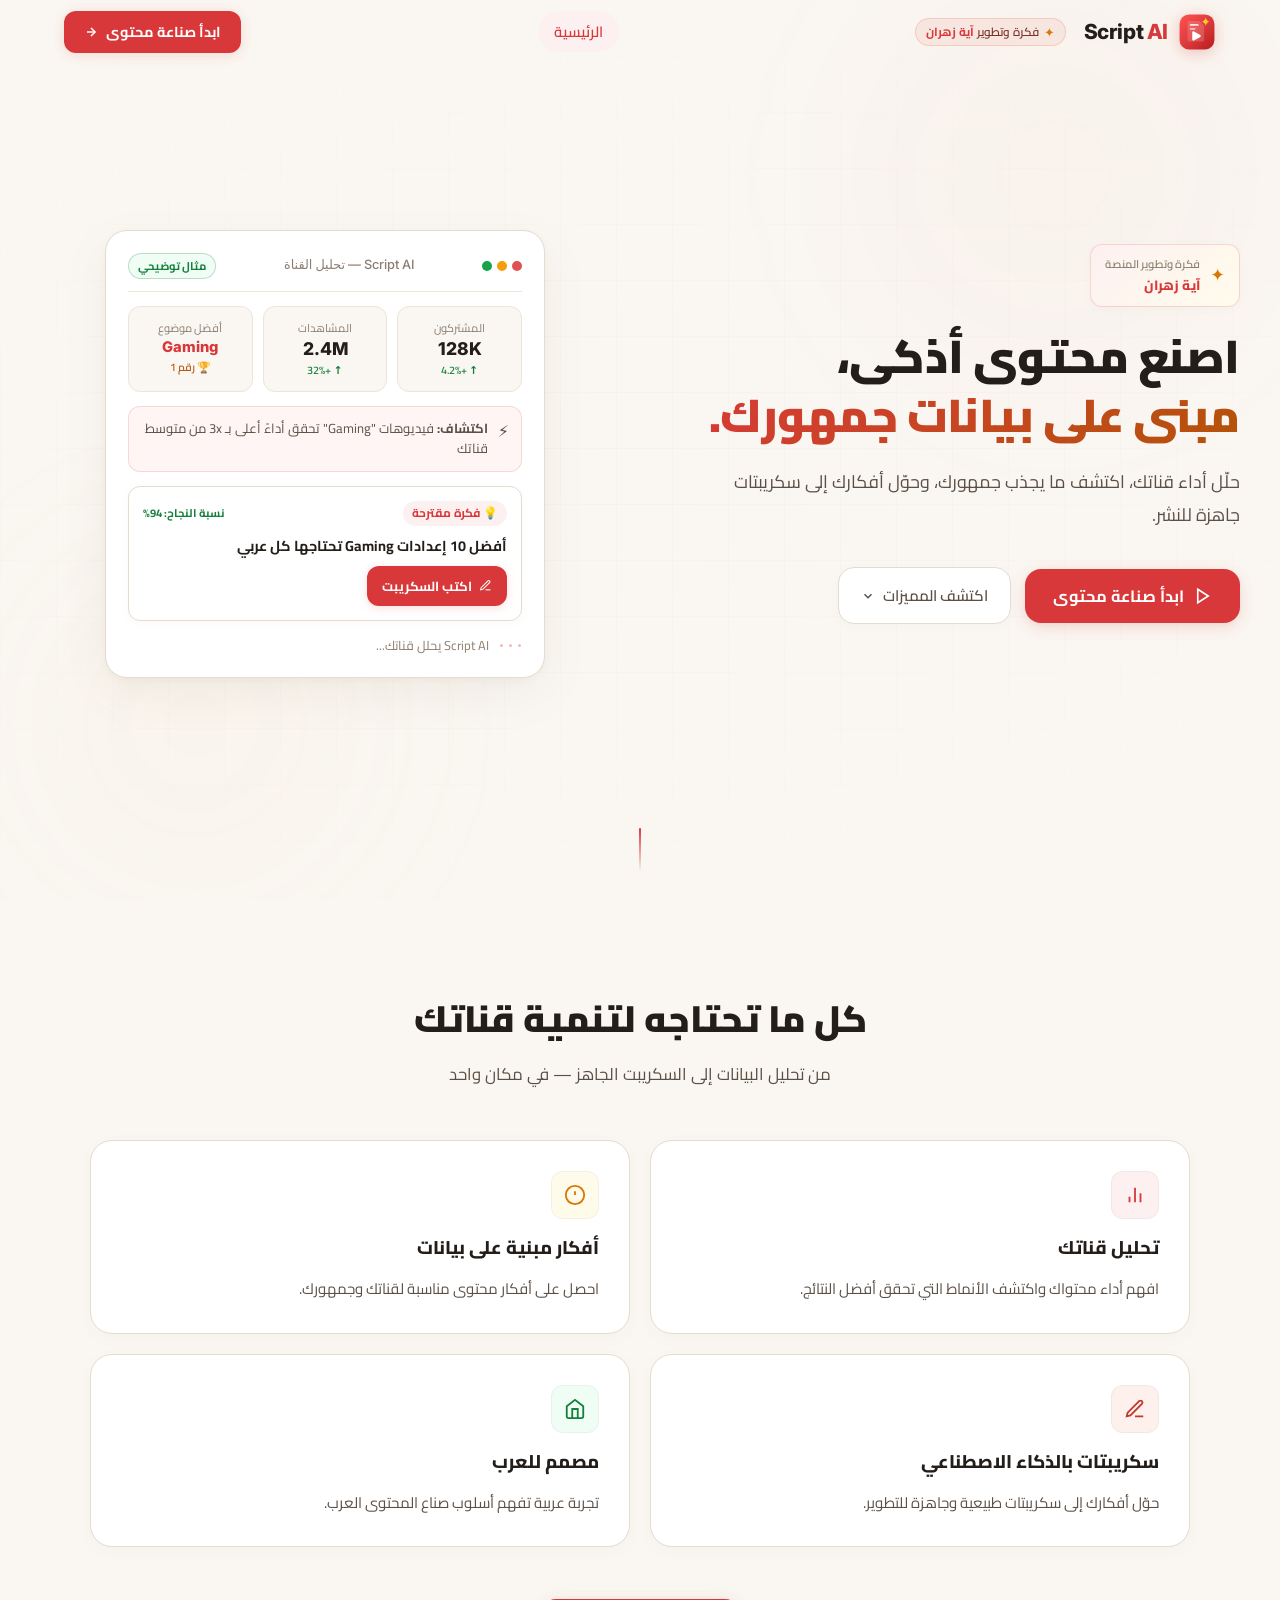
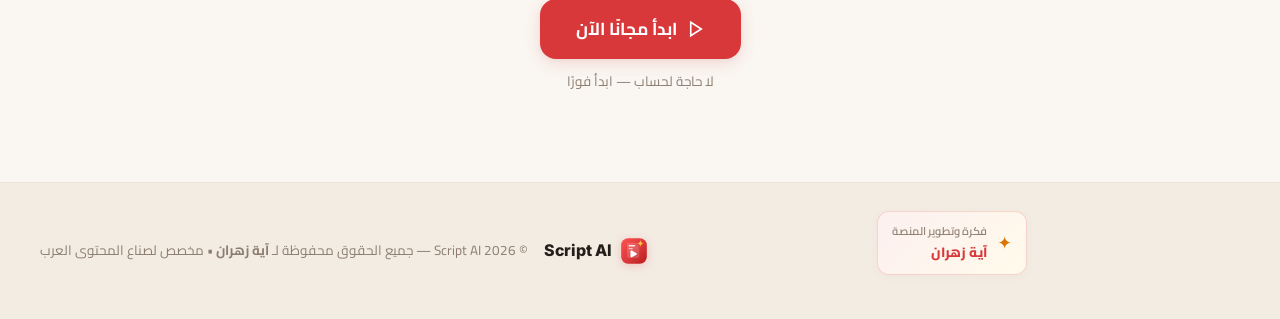
==== commit e2cb9a09: "style: unify creator card on landing page matching chat style" ====
--- a/index.html
+++ b/index.html
@@ -54,9 +54,9 @@
           </svg>
         </span>
         <span class="brand-name">Script <span class="brand-accent">AI</span></span>
-        <span class="brand-creator-badge" title="فكرة وتطوير آية زهران">
+        <span class="workspace-creator-badge" title="فكرة وتطوير آية زهران">
           <span class="creator-sparkle">✦</span>
-          <span>فكرة وتطوير <strong class="creator-highlight">آية زهران</strong></span>
+          <span>فكرة وتطوير <strong>آية زهران</strong></span>
         </span>
       </a>
 
@@ -96,9 +96,12 @@
 
         <!-- Left: Text Content -->
         <div class="hero-content">
-          <div class="hero-badge" role="text">
-            <span class="badge-dot"></span>
-            <span>منصة آية زهران • مخصصة لصناع المحتوى العرب</span>
+          <div class="sidebar-creator-card hero-creator-card" style="display: inline-flex; width: fit-content; margin-bottom: 20px;">
+            <div class="creator-icon">✦</div>
+            <div class="creator-info">
+              <span class="creator-role">فكرة وتطوير المنصة</span>
+              <strong class="creator-name">آية زهران</strong>
+            </div>
           </div>
 
           <h1 class="hero-title">
@@ -283,11 +286,13 @@
        ============================================================ -->
   <footer class="site-footer" role="contentinfo">
     <div class="footer-inner">
-      <!-- Creator Box -->
-      <div class="footer-creator-box">
-        <span class="creator-title-tag">فكرة وتطوير المنصة</span>
-        <span class="creator-main-name">آية زهران</span>
-        <p class="creator-quote">تم تصميم Script AI ليمنح صناع المحتوى والستريمرز العرب قوة التخطيط والسيناريوهات الإبداعية بدعم من أحدث تقنيات الذكاء الاصطناعي.</p>
+      <!-- Creator Card (Same as Chat) -->
+      <div class="sidebar-creator-card footer-card" style="margin: 0 auto 16px auto; width: fit-content;">
+        <div class="creator-icon">✦</div>
+        <div class="creator-info">
+          <span class="creator-role">فكرة وتطوير المنصة</span>
+          <strong class="creator-name">آية زهران</strong>
+        </div>
       </div>
 
       <div class="footer-brand">
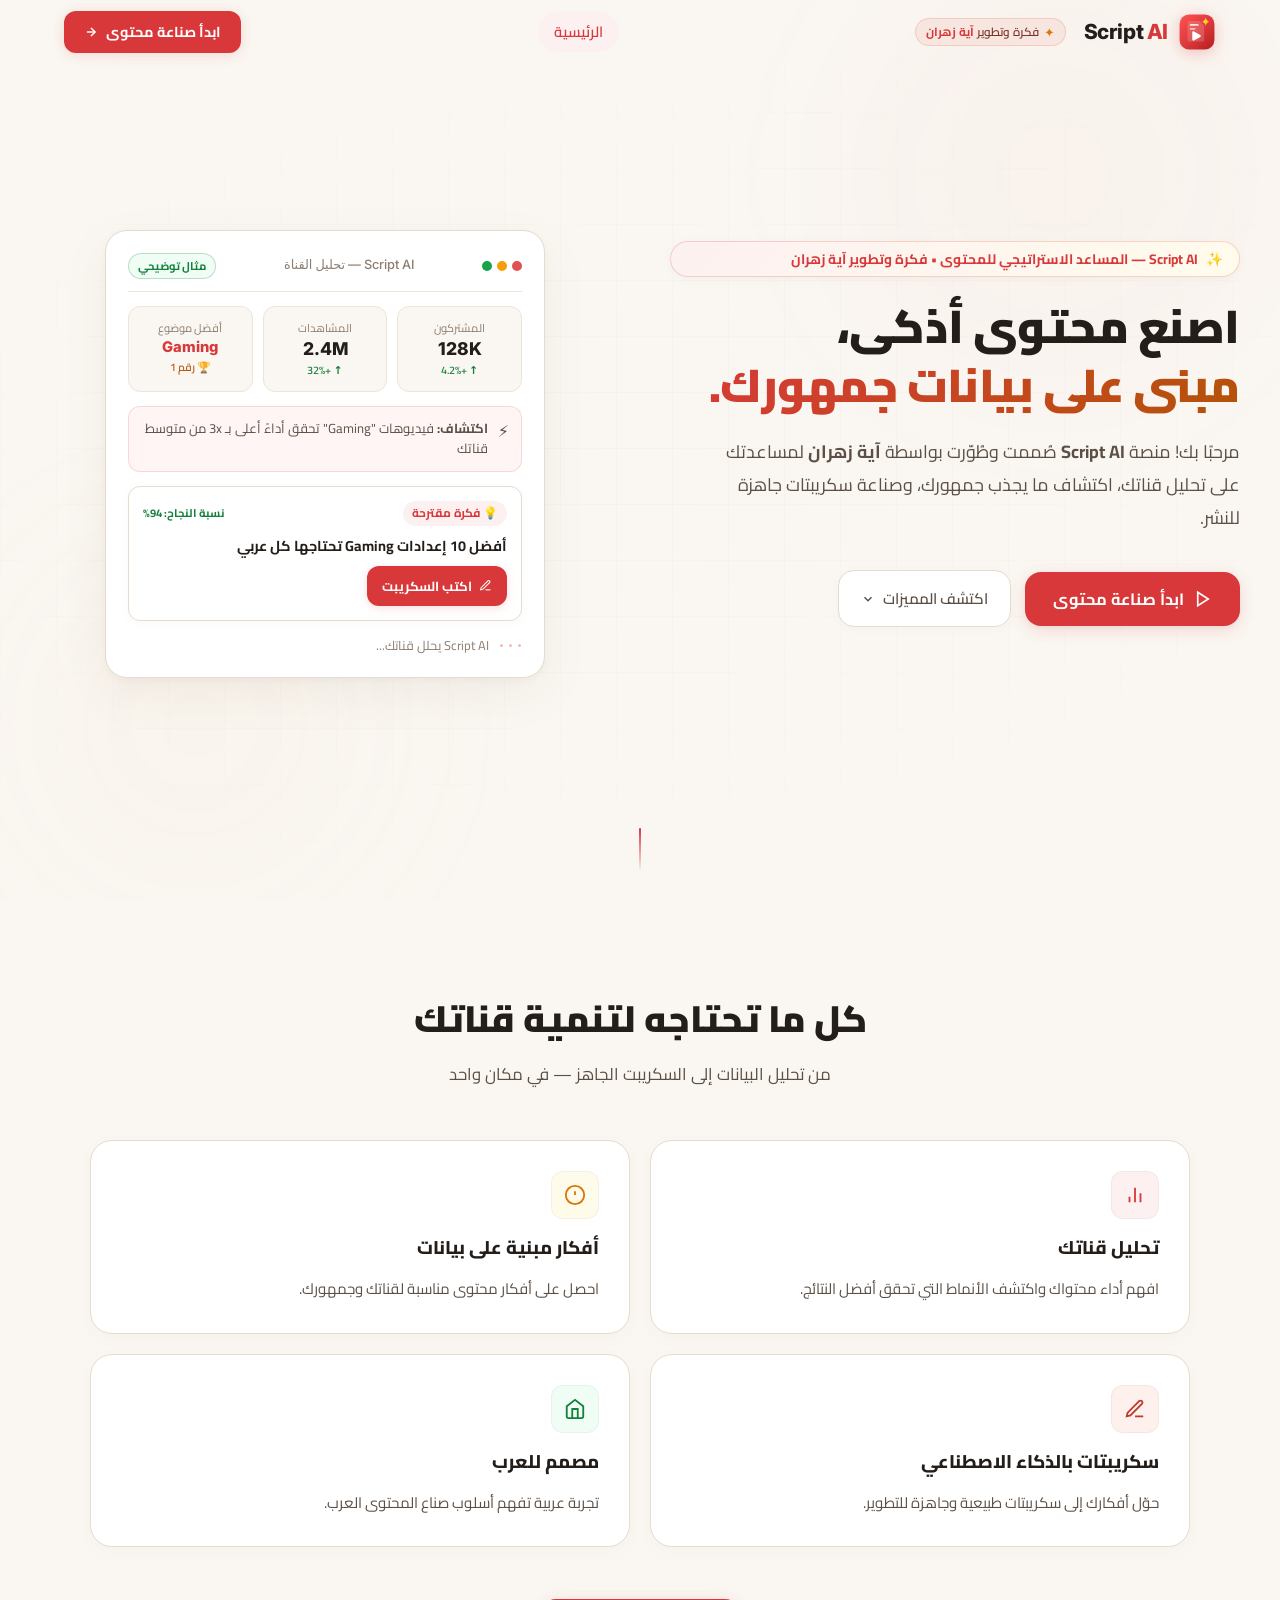
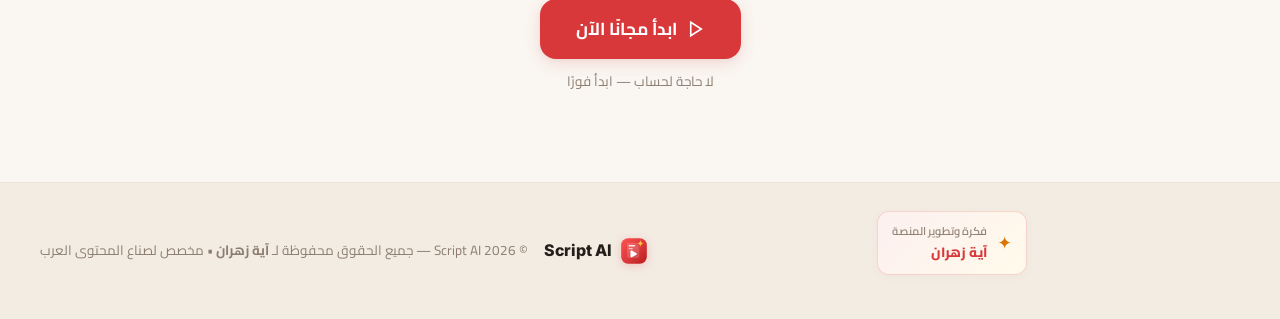
==== commit 1e674400: "feat: apply exact chat welcome badge style to hero section and bust cache v202" ====
--- a/index.html
+++ b/index.html
@@ -19,7 +19,7 @@
   <!-- Favicon -->
   <link rel="icon" type="image/svg+xml" href="assets/favicon.svg">
 
-  <link rel="stylesheet" href="style.css">
+  <link rel="stylesheet" href="style.css?v=202">
 </head>
 <body class="landing-body">
 
@@ -96,12 +96,9 @@
 
         <!-- Left: Text Content -->
         <div class="hero-content">
-          <div class="sidebar-creator-card hero-creator-card" style="display: inline-flex; width: fit-content; margin-bottom: 20px;">
-            <div class="creator-icon">✦</div>
-            <div class="creator-info">
-              <span class="creator-role">فكرة وتطوير المنصة</span>
-              <strong class="creator-name">آية زهران</strong>
-            </div>
+          <div class="welcome-badge" style="display: inline-flex; align-items: center; gap: 8px; margin-bottom: 20px; font-size: 0.86rem; padding: 6px 16px; border-radius: 999px;">
+            <span class="badge-sparkle">✨</span>
+            <span>Script AI — المساعد الاستراتيجي للمحتوى • فكرة وتطوير <strong>آية زهران</strong></span>
           </div>
 
           <h1 class="hero-title">
@@ -110,7 +107,7 @@
           </h1>
 
           <p class="hero-desc">
-            حلّل أداء قناتك، اكتشف ما يجذب جمهورك، وحوّل أفكارك إلى سكريبتات جاهزة للنشر.
+            مرحبًا بك! منصة <strong>Script AI</strong> صُممت وطُوّرت بواسطة <strong>آية زهران</strong> لمساعدتك على تحليل قناتك، اكتشاف ما يجذب جمهورك، وصناعة سكريبتات جاهزة للنشر.
           </p>
 
           <div class="hero-actions">
--- a/style.css
+++ b/style.css
@@ -3009,16 +3009,16 @@
 .welcome-badge {
   display: inline-flex;
   align-items: center;
-  gap: 6px;
-  font-size: 0.74rem;
+  gap: 8px;
+  font-size: 0.82rem;
   font-weight: 700;
   color: var(--accent);
-  background: rgba(217, 56, 58, 0.06);
-  border: 1px solid rgba(217, 56, 58, 0.14);
-  padding: 5px 13px;
+  background: linear-gradient(135deg, rgba(253, 240, 240, 0.95) 0%, rgba(255, 251, 235, 0.95) 100%);
+  border: 1px solid rgba(217, 56, 58, 0.2);
+  padding: 6px 16px;
   border-radius: var(--radius-full);
-  margin-bottom: 16px;
-  letter-spacing: 0.3px;
+  margin-bottom: 18px;
+  box-shadow: 0 2px 10px rgba(120, 95, 75, 0.05);
 }
 
 .welcome-title {
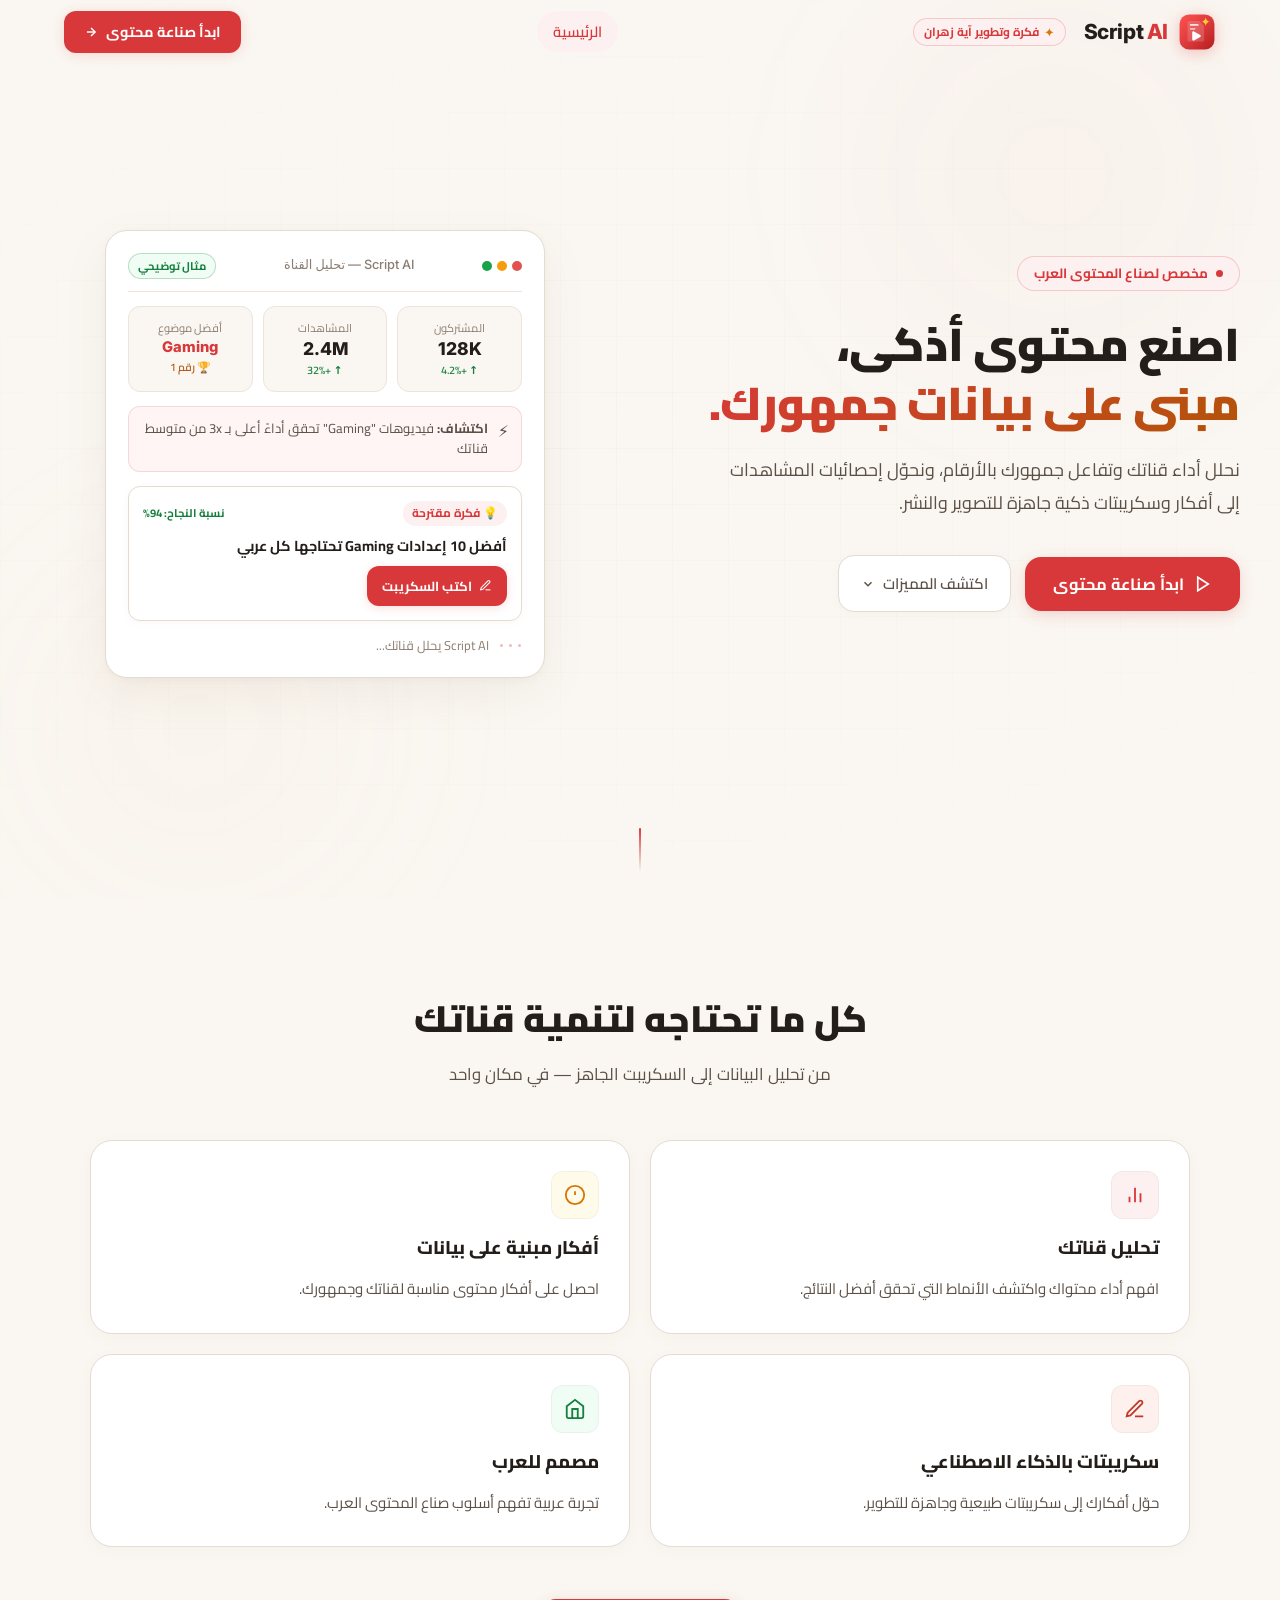
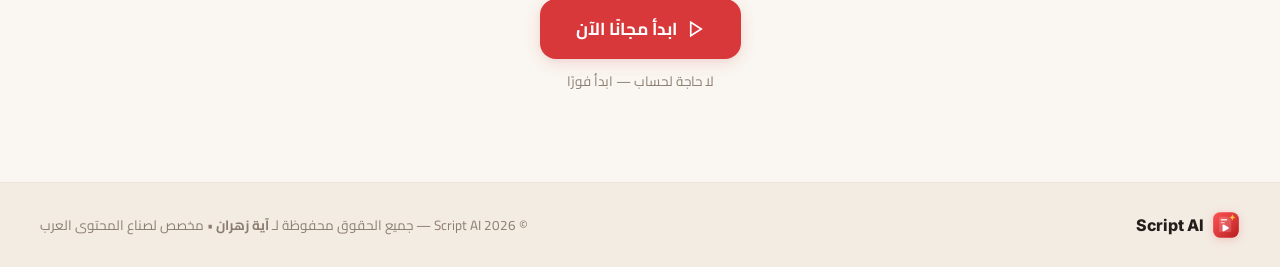
==== commit 288aaf78: "fix: restore original hero badge, original theme colors, and update hero description" ====
--- a/index.html
+++ b/index.html
@@ -19,7 +19,7 @@
   <!-- Favicon -->
   <link rel="icon" type="image/svg+xml" href="assets/favicon.svg">
 
-  <link rel="stylesheet" href="style.css?v=202">
+  <link rel="stylesheet" href="style.css?v=203">
 </head>
 <body class="landing-body">
 
@@ -96,9 +96,9 @@
 
         <!-- Left: Text Content -->
         <div class="hero-content">
-          <div class="welcome-badge" style="display: inline-flex; align-items: center; gap: 8px; margin-bottom: 20px; font-size: 0.86rem; padding: 6px 16px; border-radius: 999px;">
-            <span class="badge-sparkle">✨</span>
-            <span>Script AI — المساعد الاستراتيجي للمحتوى • فكرة وتطوير <strong>آية زهران</strong></span>
+          <div class="hero-badge" role="text">
+            <span class="badge-dot"></span>
+            <span>مخصص لصناع المحتوى العرب</span>
           </div>
 
           <h1 class="hero-title">
@@ -107,7 +107,7 @@
           </h1>
 
           <p class="hero-desc">
-            مرحبًا بك! منصة <strong>Script AI</strong> صُممت وطُوّرت بواسطة <strong>آية زهران</strong> لمساعدتك على تحليل قناتك، اكتشاف ما يجذب جمهورك، وصناعة سكريبتات جاهزة للنشر.
+            نحلل أداء قناتك وتفاعل جمهورك بالأرقام، ونحوّل إحصائيات المشاهدات إلى أفكار وسكريبتات ذكية جاهزة للتصوير والنشر.
           </p>
 
           <div class="hero-actions">
@@ -283,15 +283,6 @@
        ============================================================ -->
   <footer class="site-footer" role="contentinfo">
     <div class="footer-inner">
-      <!-- Creator Card (Same as Chat) -->
-      <div class="sidebar-creator-card footer-card" style="margin: 0 auto 16px auto; width: fit-content;">
-        <div class="creator-icon">✦</div>
-        <div class="creator-info">
-          <span class="creator-role">فكرة وتطوير المنصة</span>
-          <strong class="creator-name">آية زهران</strong>
-        </div>
-      </div>
-
       <div class="footer-brand">
         <span class="brand-icon small">
           <svg viewBox="0 0 48 48" width="100%" height="100%" fill="none" xmlns="http://www.w3.org/2000/svg" aria-label="Script AI Logo">
--- a/style.css
+++ b/style.css
@@ -221,10 +221,10 @@
   gap: 5px;
   font-family: var(--font-ar);
   font-size: 0.76rem;
-  font-weight: 600;
-  color: #7A3326;
-  background: rgba(224, 75, 53, 0.08);
-  border: 1px solid rgba(224, 75, 53, 0.18);
+  font-weight: 700;
+  color: var(--accent);
+  background: var(--accent-soft);
+  border: 1px solid rgba(217, 56, 58, 0.22);
   padding: 3px 11px;
   border-radius: 999px;
   margin-right: 8px;
@@ -243,7 +243,7 @@
 }
 
 .brand-creator-badge:hover {
-  background: rgba(224, 75, 53, 0.14);
+  background: rgba(217, 56, 58, 0.14);
   transform: translateY(-1px);
 }
 
@@ -253,10 +253,10 @@
   gap: 5px;
   font-family: var(--font-ar);
   font-size: 0.74rem;
-  font-weight: 600;
-  color: #7A3326;
-  background: rgba(224, 75, 53, 0.08);
-  border: 1px solid rgba(224, 75, 53, 0.18);
+  font-weight: 700;
+  color: var(--accent);
+  background: var(--accent-soft);
+  border: 1px solid rgba(217, 56, 58, 0.22);
   padding: 3px 10px;
   border-radius: 999px;
   margin-right: 8px;
@@ -3009,16 +3009,16 @@
 .welcome-badge {
   display: inline-flex;
   align-items: center;
-  gap: 8px;
-  font-size: 0.82rem;
+  gap: 6px;
+  font-size: 0.74rem;
   font-weight: 700;
   color: var(--accent);
-  background: linear-gradient(135deg, rgba(253, 240, 240, 0.95) 0%, rgba(255, 251, 235, 0.95) 100%);
-  border: 1px solid rgba(217, 56, 58, 0.2);
-  padding: 6px 16px;
+  background: rgba(217, 56, 58, 0.06);
+  border: 1px solid rgba(217, 56, 58, 0.14);
+  padding: 5px 13px;
   border-radius: var(--radius-full);
-  margin-bottom: 18px;
-  box-shadow: 0 2px 10px rgba(120, 95, 75, 0.05);
+  margin-bottom: 16px;
+  letter-spacing: 0.3px;
 }
 
 .welcome-title {
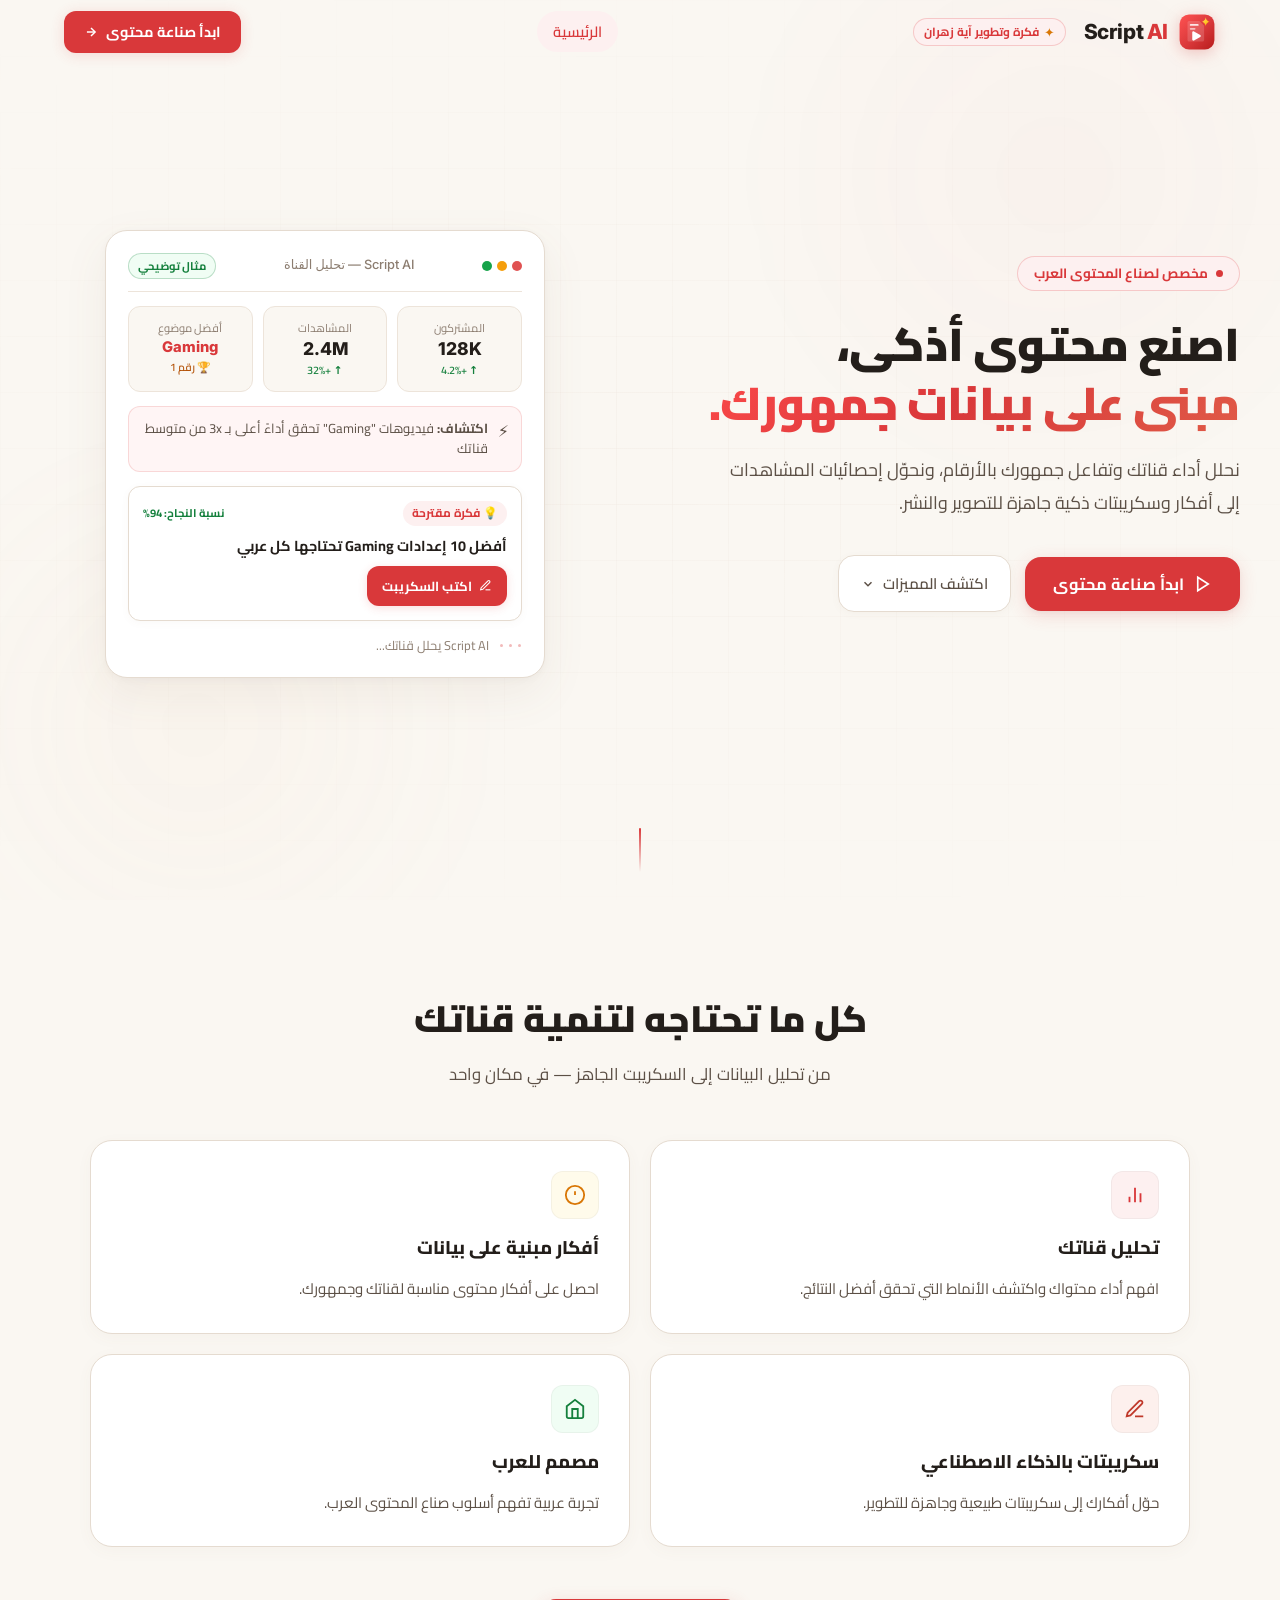
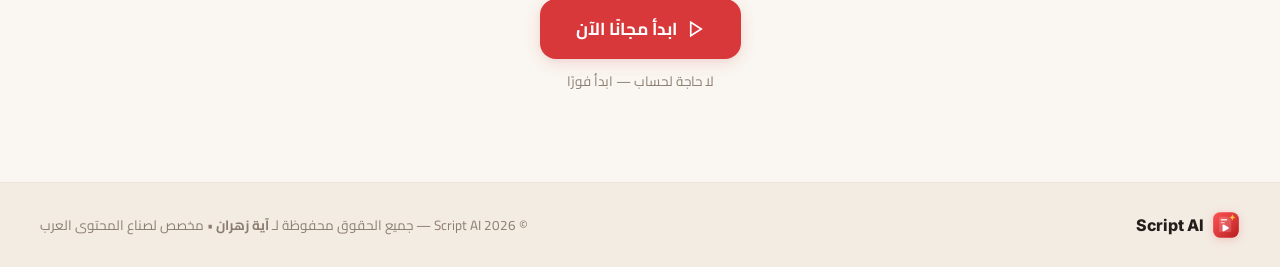
==== commit 7d103c8f: "style: brighten title gradient color removing dark amber tint and bust cache v204" ====
--- a/index.html
+++ b/index.html
@@ -19,7 +19,7 @@
   <!-- Favicon -->
   <link rel="icon" type="image/svg+xml" href="assets/favicon.svg">
 
-  <link rel="stylesheet" href="style.css?v=203">
+  <link rel="stylesheet" href="style.css?v=204">
 </head>
 <body class="landing-body">
 
--- a/style.css
+++ b/style.css
@@ -534,7 +534,8 @@
 }
 
 .title-gradient {
-  background: linear-gradient(135deg, #D9383A 0%, #B45309 100%);
+  color: var(--accent);
+  background: linear-gradient(135deg, #FF4B4B 0%, #D9383A 50%, #E05A47 100%);
   -webkit-background-clip: text;
   -webkit-text-fill-color: transparent;
   background-clip: text;
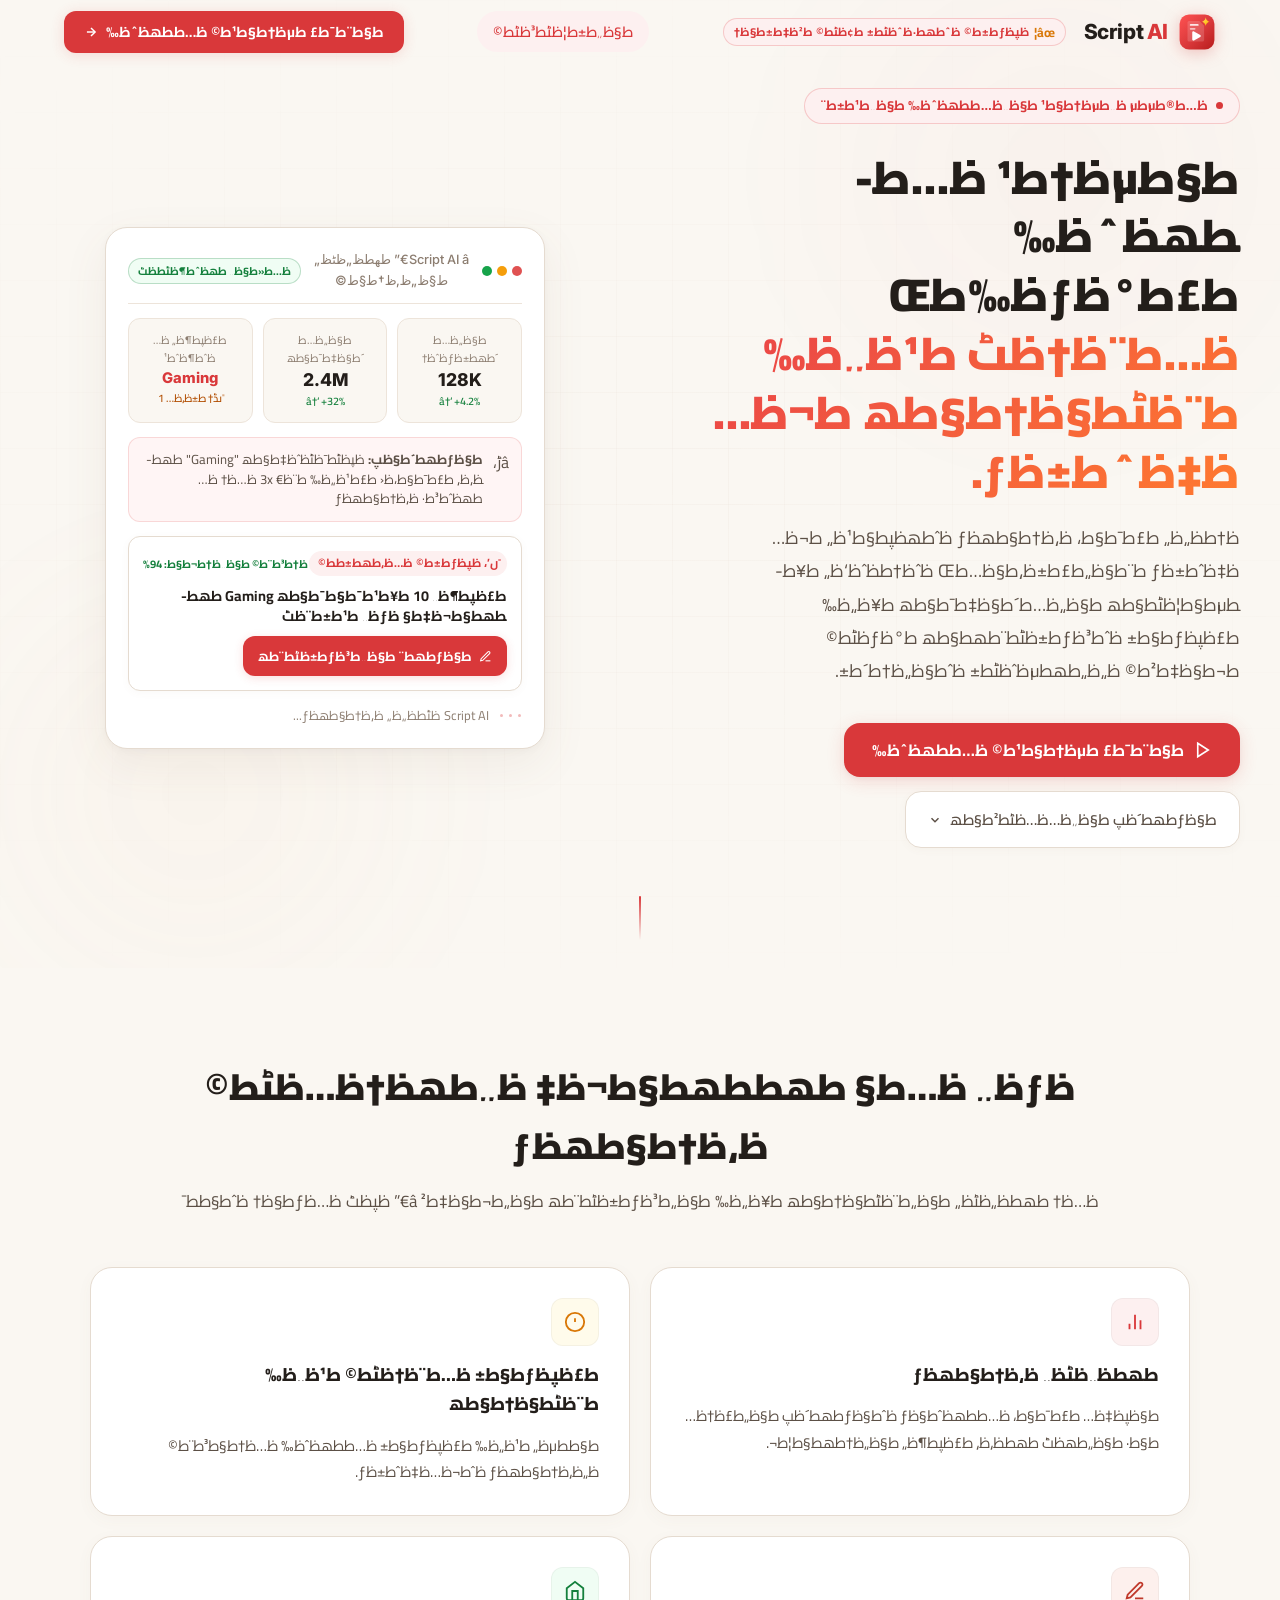
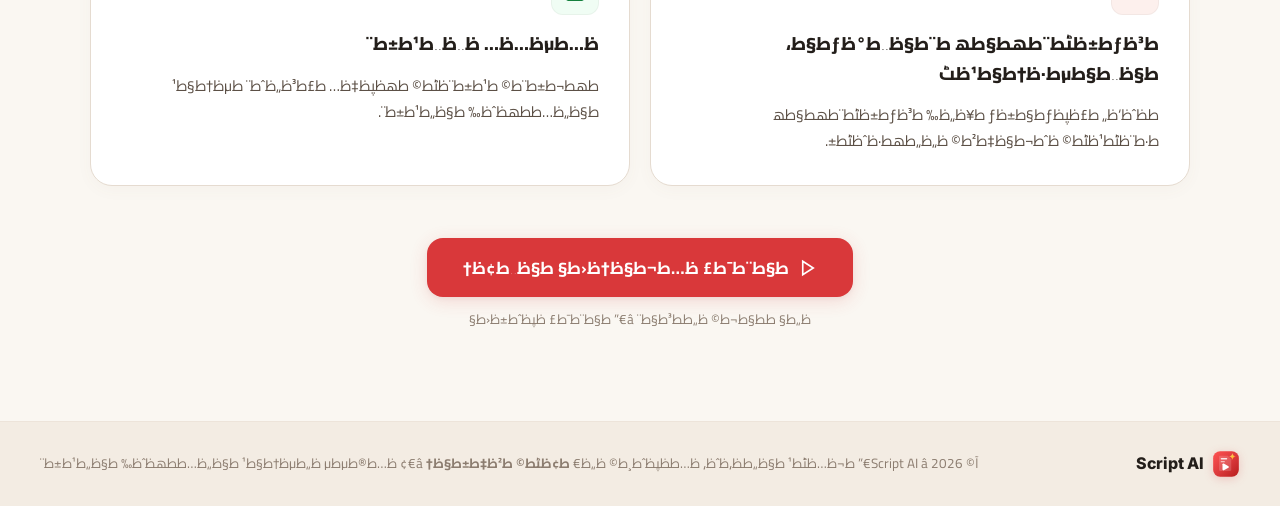
==== commit 48f56029: "fix: lighten title-gradient to red-orange for better readability" ====
--- a/index.html
+++ b/index.html
@@ -1,14 +1,14 @@
-<!DOCTYPE html>
+﻿<!DOCTYPE html>
 <html lang="ar" dir="rtl">
 <head>
   <meta charset="UTF-8">
   <meta name="viewport" content="width=device-width, initial-scale=1.0">
-  <title>Script AI — اصنع محتوى أذكى، مبني على بيانات جمهورك</title>
-  <meta name="description" content="Script AI يساعد صناع المحتوى العرب على تحليل أداء قناتهم، اكتشاف المواضيع الناجحة، وإنشاء سكريبتات بالذكاء الاصطناعي.">
-  <meta name="keywords" content="Script AI, سكريبت للقنوات, يوتيوبرز عرب, تحليل يوتيوب, ذكاء اصطناعي للمحتوى">
+  <title>Script AI â€” ط§طµظ†ط¹ ظ…ط­طھظˆظ‰ ط£ط°ظƒظ‰طŒ ظ…ط¨ظ†ظٹ ط¹ظ„ظ‰ ط¨ظٹط§ظ†ط§طھ ط¬ظ…ظ‡ظˆط±ظƒ</title>
+  <meta name="description" content="Script AI ظٹط³ط§ط¹ط¯ طµظ†ط§ط¹ ط§ظ„ظ…ط­طھظˆظ‰ ط§ظ„ط¹ط±ط¨ ط¹ظ„ظ‰ طھط­ظ„ظٹظ„ ط£ط¯ط§ط، ظ‚ظ†ط§طھظ‡ظ…طŒ ط§ظƒطھط´ط§ظپ ط§ظ„ظ…ظˆط§ط¶ظٹط¹ ط§ظ„ظ†ط§ط¬ط­ط©طŒ ظˆط¥ظ†ط´ط§ط، ط³ظƒط±ظٹط¨طھط§طھ ط¨ط§ظ„ط°ظƒط§ط، ط§ظ„ط§طµط·ظ†ط§ط¹ظٹ.">
+  <meta name="keywords" content="Script AI, ط³ظƒط±ظٹط¨طھ ظ„ظ„ظ‚ظ†ظˆط§طھ, ظٹظˆطھظٹظˆط¨ط±ط² ط¹ط±ط¨, طھط­ظ„ظٹظ„ ظٹظˆطھظٹظˆط¨, ط°ظƒط§ط، ط§طµط·ظ†ط§ط¹ظٹ ظ„ظ„ظ…ط­طھظˆظ‰">
   <meta name="theme-color" content="#FAF7F2">
-  <meta property="og:title" content="Script AI — اصنع محتوى أذكى">
-  <meta property="og:description" content="حلّل أداء قناتك، اكتشف ما يجذب جمهورك، وحوّل أفكارك إلى سكريبتات جاهزة للنشر.">
+  <meta property="og:title" content="Script AI â€” ط§طµظ†ط¹ ظ…ط­طھظˆظ‰ ط£ط°ظƒظ‰">
+  <meta property="og:description" content="ط­ظ„ظ‘ظ„ ط£ط¯ط§ط، ظ‚ظ†ط§طھظƒطŒ ط§ظƒطھط´ظپ ظ…ط§ ظٹط¬ط°ط¨ ط¬ظ…ظ‡ظˆط±ظƒطŒ ظˆط­ظˆظ‘ظ„ ط£ظپظƒط§ط±ظƒ ط¥ظ„ظ‰ ط³ظƒط±ظٹط¨طھط§طھ ط¬ط§ظ‡ط²ط© ظ„ظ„ظ†ط´ط±.">
   <meta property="og:type" content="website">
 
   <!-- Google Fonts -->
@@ -30,7 +30,7 @@
     <div class="nav-container">
 
       <!-- Logo -->
-      <a href="index.html" class="brand-logo" id="brand-logo" aria-label="Script AI - الصفحة الرئيسية">
+      <a href="index.html" class="brand-logo" id="brand-logo" aria-label="Script AI - ط§ظ„طµظپط­ط© ط§ظ„ط±ط¦ظٹط³ظٹط©">
         <span class="brand-icon">
           <svg viewBox="0 0 48 48" width="100%" height="100%" fill="none" xmlns="http://www.w3.org/2000/svg" aria-label="Script AI Logo">
             <defs>
@@ -54,22 +54,22 @@
           </svg>
         </span>
         <span class="brand-name">Script <span class="brand-accent">AI</span></span>
-        <span class="workspace-creator-badge" title="فكرة وتطوير آية زهران">
-          <span class="creator-sparkle">✦</span>
-          <span>فكرة وتطوير <strong>آية زهران</strong></span>
+        <span class="workspace-creator-badge" title="ظپظƒط±ط© ظˆطھط·ظˆظٹط± ط¢ظٹط© ط²ظ‡ط±ط§ظ†">
+          <span class="creator-sparkle">âœ¦</span>
+          <span>ظپظƒط±ط© ظˆطھط·ظˆظٹط± <strong>ط¢ظٹط© ط²ظ‡ط±ط§ظ†</strong></span>
         </span>
       </a>
 
       <!-- Nav -->
-      <nav aria-label="التنقل الرئيسي" class="main-nav">
+      <nav aria-label="ط§ظ„طھظ†ظ‚ظ„ ط§ظ„ط±ط¦ظٹط³ظٹ" class="main-nav">
         <ul class="nav-list">
-          <li><a href="index.html" class="nav-link active" aria-current="page">الرئيسية</a></li>
+          <li><a href="index.html" class="nav-link active" aria-current="page">ط§ظ„ط±ط¦ظٹط³ظٹط©</a></li>
         </ul>
       </nav>
 
       <!-- CTA -->
       <a href="ai.html" class="nav-cta-btn" id="header-cta-btn" onclick="trackEvent('landing_cta_clicked', {location: 'header'})">
-        <span>ابدأ صناعة محتوى</span>
+        <span>ط§ط¨ط¯ط£ طµظ†ط§ط¹ط© ظ…ط­طھظˆظ‰</span>
         <svg width="14" height="14" viewBox="0 0 24 24" fill="none" stroke="currentColor" stroke-width="2.5">
           <line x1="5" y1="12" x2="19" y2="12"/>
           <polyline points="12 5 19 12 12 19"/>
@@ -80,7 +80,7 @@
   </header>
 
   <!-- ============================================================
-       HERO SECTION — Full Screen
+       HERO SECTION â€” Full Screen
        ============================================================ -->
   <main>
     <section class="hero-section" id="hero" role="main">
@@ -98,16 +98,16 @@
         <div class="hero-content">
           <div class="hero-badge" role="text">
             <span class="badge-dot"></span>
-            <span>مخصص لصناع المحتوى العرب</span>
+            <span>ظ…ط®طµطµ ظ„طµظ†ط§ط¹ ط§ظ„ظ…ط­طھظˆظ‰ ط§ظ„ط¹ط±ط¨</span>
           </div>
 
           <h1 class="hero-title">
-            اصنع محتوى أذكى،
-            <span class="title-gradient">مبني على بيانات جمهورك.</span>
+            ط§طµظ†ط¹ ظ…ط­طھظˆظ‰ ط£ط°ظƒظ‰طŒ
+            <span class="title-gradient">ظ…ط¨ظ†ظٹ ط¹ظ„ظ‰ ط¨ظٹط§ظ†ط§طھ ط¬ظ…ظ‡ظˆط±ظƒ.</span>
           </h1>
 
           <p class="hero-desc">
-            نحلل أداء قناتك وتفاعل جمهورك بالأرقام، ونحوّل إحصائيات المشاهدات إلى أفكار وسكريبتات ذكية جاهزة للتصوير والنشر.
+            ظ†ط­ظ„ظ„ ط£ط¯ط§ط، ظ‚ظ†ط§طھظƒ ظˆطھظپط§ط¹ظ„ ط¬ظ…ظ‡ظˆط±ظƒ ط¨ط§ظ„ط£ط±ظ‚ط§ظ…طŒ ظˆظ†ط­ظˆظ‘ظ„ ط¥ط­طµط§ط¦ظٹط§طھ ط§ظ„ظ…ط´ط§ظ‡ط¯ط§طھ ط¥ظ„ظ‰ ط£ظپظƒط§ط± ظˆط³ظƒط±ظٹط¨طھط§طھ ط°ظƒظٹط© ط¬ط§ظ‡ط²ط© ظ„ظ„طھطµظˆظٹط± ظˆط§ظ„ظ†ط´ط±.
           </p>
 
           <div class="hero-actions">
@@ -115,10 +115,10 @@
               <svg width="18" height="18" viewBox="0 0 24 24" fill="none" stroke="currentColor" stroke-width="2.2">
                 <polygon points="5 3 19 12 5 21 5 3"/>
               </svg>
-              <span>ابدأ صناعة محتوى</span>
+              <span>ط§ط¨ط¯ط£ طµظ†ط§ط¹ط© ظ…ط­طھظˆظ‰</span>
             </a>
             <button class="cta-secondary" id="hero-learn-more" onclick="document.getElementById('features').scrollIntoView({behavior:'smooth'})">
-              <span>اكتشف المميزات</span>
+              <span>ط§ظƒطھط´ظپ ط§ظ„ظ…ظ…ظٹط²ط§طھ</span>
               <svg width="14" height="14" viewBox="0 0 24 24" fill="none" stroke="currentColor" stroke-width="2.5">
                 <polyline points="6 9 12 15 18 9"/>
               </svg>
@@ -129,7 +129,7 @@
         </div>
 
         <!-- Right: Visual / Product Preview -->
-        <div class="hero-visual" aria-label="معاينة واجهة Script AI">
+        <div class="hero-visual" aria-label="ظ…ط¹ط§ظٹظ†ط© ظˆط§ط¬ظ‡ط© Script AI">
           <div class="product-preview">
 
             <!-- Preview Header -->
@@ -137,49 +137,49 @@
               <div class="preview-dots" aria-hidden="true">
                 <span></span><span></span><span></span>
               </div>
-              <span class="preview-title">Script AI — تحليل القناة</span>
-              <div class="preview-badge live">مثال توضيحي</div>
+              <span class="preview-title">Script AI â€” طھط­ظ„ظٹظ„ ط§ظ„ظ‚ظ†ط§ط©</span>
+              <div class="preview-badge live">ظ…ط«ط§ظ„ طھظˆط¶ظٹط­ظٹ</div>
             </div>
 
             <!-- Channel Stats -->
             <div class="preview-stats-row">
               <div class="preview-stat-card">
-                <div class="stat-label">المشتركون</div>
+                <div class="stat-label">ط§ظ„ظ…ط´طھط±ظƒظˆظ†</div>
                 <div class="stat-value">128K</div>
-                <div class="stat-change positive">↑ +4.2%</div>
+                <div class="stat-change positive">â†‘ +4.2%</div>
               </div>
               <div class="preview-stat-card">
-                <div class="stat-label">المشاهدات</div>
+                <div class="stat-label">ط§ظ„ظ…ط´ط§ظ‡ط¯ط§طھ</div>
                 <div class="stat-value">2.4M</div>
-                <div class="stat-change positive">↑ +32%</div>
+                <div class="stat-change positive">â†‘ +32%</div>
               </div>
               <div class="preview-stat-card">
-                <div class="stat-label">أفضل موضوع</div>
+                <div class="stat-label">ط£ظپط¶ظ„ ظ…ظˆط¶ظˆط¹</div>
                 <div class="stat-value topic">Gaming</div>
-                <div class="stat-change neutral">🏆 رقم 1</div>
+                <div class="stat-change neutral">ًںڈ† ط±ظ‚ظ… 1</div>
               </div>
             </div>
 
             <!-- Insight Banner -->
             <div class="preview-insight">
-              <div class="insight-icon" aria-hidden="true">⚡</div>
+              <div class="insight-icon" aria-hidden="true">âڑ،</div>
               <div class="insight-text">
-                <strong>اكتشاف:</strong> فيديوهات "Gaming" تحقق أداءً أعلى بـ 3x من متوسط قناتك
+                <strong>ط§ظƒطھط´ط§ظپ:</strong> ظپظٹط¯ظٹظˆظ‡ط§طھ "Gaming" طھط­ظ‚ظ‚ ط£ط¯ط§ط،ظ‹ ط£ط¹ظ„ظ‰ ط¨ظ€ 3x ظ…ظ† ظ…طھظˆط³ط· ظ‚ظ†ط§طھظƒ
               </div>
             </div>
 
             <!-- Idea Card -->
             <div class="preview-idea-card">
               <div class="idea-header">
-                <span class="idea-tag">💡 فكرة مقترحة</span>
-                <span class="idea-score">نسبة النجاح: 94%</span>
-              </div>
-              <div class="idea-title">أفضل 10 إعدادات Gaming تحتاجها كل عربي</div>
-              <button class="idea-script-btn" aria-label="اكتب السكريبت لهذه الفكرة">
+                <span class="idea-tag">ًں’، ظپظƒط±ط© ظ…ظ‚طھط±ط­ط©</span>
+                <span class="idea-score">ظ†ط³ط¨ط© ط§ظ„ظ†ط¬ط§ط­: 94%</span>
+              </div>
+              <div class="idea-title">ط£ظپط¶ظ„ 10 ط¥ط¹ط¯ط§ط¯ط§طھ Gaming طھط­طھط§ط¬ظ‡ط§ ظƒظ„ ط¹ط±ط¨ظٹ</div>
+              <button class="idea-script-btn" aria-label="ط§ظƒطھط¨ ط§ظ„ط³ظƒط±ظٹط¨طھ ظ„ظ‡ط°ظ‡ ط§ظ„ظپظƒط±ط©">
                 <svg width="13" height="13" viewBox="0 0 24 24" fill="none" stroke="currentColor" stroke-width="2">
                   <path d="M12 20h9"/><path d="M16.5 3.5a2.121 2.121 0 013 3L7 19l-4 1 1-4L16.5 3.5z"/>
                 </svg>
-                اكتب السكريبت
+                ط§ظƒطھط¨ ط§ظ„ط³ظƒط±ظٹط¨طھ
               </button>
             </div>
 
@@ -188,7 +188,7 @@
               <div class="processing-dots" aria-hidden="true">
                 <span></span><span></span><span></span>
               </div>
-              <span>Script AI يحلل قناتك...</span>
+              <span>Script AI ظٹط­ظ„ظ„ ظ‚ظ†ط§طھظƒ...</span>
             </div>
 
           </div>
@@ -207,12 +207,12 @@
     <!-- ============================================================
          FEATURES SECTION
          ============================================================ -->
-    <section class="features-section" id="features" aria-label="مميزات Script AI">
+    <section class="features-section" id="features" aria-label="ظ…ظ…ظٹط²ط§طھ Script AI">
       <div class="features-container">
 
         <div class="features-header">
-          <h2 class="features-title">كل ما تحتاجه لتنمية قناتك</h2>
-          <p class="features-subtitle">من تحليل البيانات إلى السكريبت الجاهز — في مكان واحد</p>
+          <h2 class="features-title">ظƒظ„ ظ…ط§ طھط­طھط§ط¬ظ‡ ظ„طھظ†ظ…ظٹط© ظ‚ظ†ط§طھظƒ</h2>
+          <p class="features-subtitle">ظ…ظ† طھط­ظ„ظٹظ„ ط§ظ„ط¨ظٹط§ظ†ط§طھ ط¥ظ„ظ‰ ط§ظ„ط³ظƒط±ظٹط¨طھ ط§ظ„ط¬ط§ظ‡ط² â€” ظپظٹ ظ…ظƒط§ظ† ظˆط§ط­ط¯</p>
         </div>
 
         <div class="features-grid">
@@ -224,8 +224,8 @@
                 <line x1="6" y1="20" x2="6" y2="14"/>
               </svg>
             </div>
-            <h3 class="feature-name">تحليل قناتك</h3>
-            <p class="feature-desc">افهم أداء محتواك واكتشف الأنماط التي تحقق أفضل النتائج.</p>
+            <h3 class="feature-name">طھط­ظ„ظٹظ„ ظ‚ظ†ط§طھظƒ</h3>
+            <p class="feature-desc">ط§ظپظ‡ظ… ط£ط¯ط§ط، ظ…ط­طھظˆط§ظƒ ظˆط§ظƒطھط´ظپ ط§ظ„ط£ظ†ظ…ط§ط· ط§ظ„طھظٹ طھط­ظ‚ظ‚ ط£ظپط¶ظ„ ط§ظ„ظ†طھط§ط¦ط¬.</p>
           </div>
 
           <div class="feature-card" id="feature-ideas">
@@ -235,8 +235,8 @@
                 <line x1="12" y1="16" x2="12.01" y2="16"/>
               </svg>
             </div>
-            <h3 class="feature-name">أفكار مبنية على بيانات</h3>
-            <p class="feature-desc">احصل على أفكار محتوى مناسبة لقناتك وجمهورك.</p>
+            <h3 class="feature-name">ط£ظپظƒط§ط± ظ…ط¨ظ†ظٹط© ط¹ظ„ظ‰ ط¨ظٹط§ظ†ط§طھ</h3>
+            <p class="feature-desc">ط§ط­طµظ„ ط¹ظ„ظ‰ ط£ظپظƒط§ط± ظ…ط­طھظˆظ‰ ظ…ظ†ط§ط³ط¨ط© ظ„ظ‚ظ†ط§طھظƒ ظˆط¬ظ…ظ‡ظˆط±ظƒ.</p>
           </div>
 
           <div class="feature-card" id="feature-scripts">
@@ -245,8 +245,8 @@
                 <path d="M12 20h9"/><path d="M16.5 3.5a2.121 2.121 0 013 3L7 19l-4 1 1-4L16.5 3.5z"/>
               </svg>
             </div>
-            <h3 class="feature-name">سكريبتات بالذكاء الاصطناعي</h3>
-            <p class="feature-desc">حوّل أفكارك إلى سكريبتات طبيعية وجاهزة للتطوير.</p>
+            <h3 class="feature-name">ط³ظƒط±ظٹط¨طھط§طھ ط¨ط§ظ„ط°ظƒط§ط، ط§ظ„ط§طµط·ظ†ط§ط¹ظٹ</h3>
+            <p class="feature-desc">ط­ظˆظ‘ظ„ ط£ظپظƒط§ط±ظƒ ط¥ظ„ظ‰ ط³ظƒط±ظٹط¨طھط§طھ ط·ط¨ظٹط¹ظٹط© ظˆط¬ط§ظ‡ط²ط© ظ„ظ„طھط·ظˆظٹط±.</p>
           </div>
 
           <div class="feature-card" id="feature-arabic">
@@ -256,8 +256,8 @@
                 <polyline points="9 22 9 12 15 12 15 22"/>
               </svg>
             </div>
-            <h3 class="feature-name">مصمم للعرب</h3>
-            <p class="feature-desc">تجربة عربية تفهم أسلوب صناع المحتوى العرب.</p>
+            <h3 class="feature-name">ظ…طµظ…ظ… ظ„ظ„ط¹ط±ط¨</h3>
+            <p class="feature-desc">طھط¬ط±ط¨ط© ط¹ط±ط¨ظٹط© طھظپظ‡ظ… ط£ط³ظ„ظˆط¨ طµظ†ط§ط¹ ط§ظ„ظ…ط­طھظˆظ‰ ط§ظ„ط¹ط±ط¨.</p>
           </div>
 
         </div>
@@ -268,9 +268,9 @@
             <svg width="18" height="18" viewBox="0 0 24 24" fill="none" stroke="currentColor" stroke-width="2.2">
               <polygon points="5 3 19 12 5 21 5 3"/>
             </svg>
-            ابدأ مجانًا الآن
+            ط§ط¨ط¯ط£ ظ…ط¬ط§ظ†ظ‹ط§ ط§ظ„ط¢ظ†
           </a>
-          <p class="cta-note">لا حاجة لحساب — ابدأ فورًا</p>
+          <p class="cta-note">ظ„ط§ ط­ط§ط¬ط© ظ„ط­ط³ط§ط¨ â€” ط§ط¨ط¯ط£ ظپظˆط±ظ‹ط§</p>
         </div>
 
       </div>
@@ -307,7 +307,7 @@
         </span>
         <span class="footer-brand-name">Script AI</span>
       </div>
-      <p class="footer-copy">© 2026 Script AI — جميع الحقوق محفوظة لـ <strong>آية زهران</strong> • مخصص لصناع المحتوى العرب</p>
+      <p class="footer-copy">آ© 2026 Script AI â€” ط¬ظ…ظٹط¹ ط§ظ„ط­ظ‚ظˆظ‚ ظ…ط­ظپظˆط¸ط© ظ„ظ€ <strong>ط¢ظٹط© ط²ظ‡ط±ط§ظ†</strong> â€¢ ظ…ط®طµطµ ظ„طµظ†ط§ط¹ ط§ظ„ظ…ط­طھظˆظ‰ ط§ظ„ط¹ط±ط¨</p>
     </div>
   </footer>
 
@@ -333,3 +333,4 @@
   </script>
 </body>
 </html>
+
--- a/style.css
+++ b/style.css
@@ -534,8 +534,7 @@
 }
 
 .title-gradient {
-  color: var(--accent);
-  background: linear-gradient(135deg, #FF4B4B 0%, #D9383A 50%, #E05A47 100%);
+  background: linear-gradient(135deg, #E8404A 0%, #FF7A30 100%);
   -webkit-background-clip: text;
   -webkit-text-fill-color: transparent;
   background-clip: text;
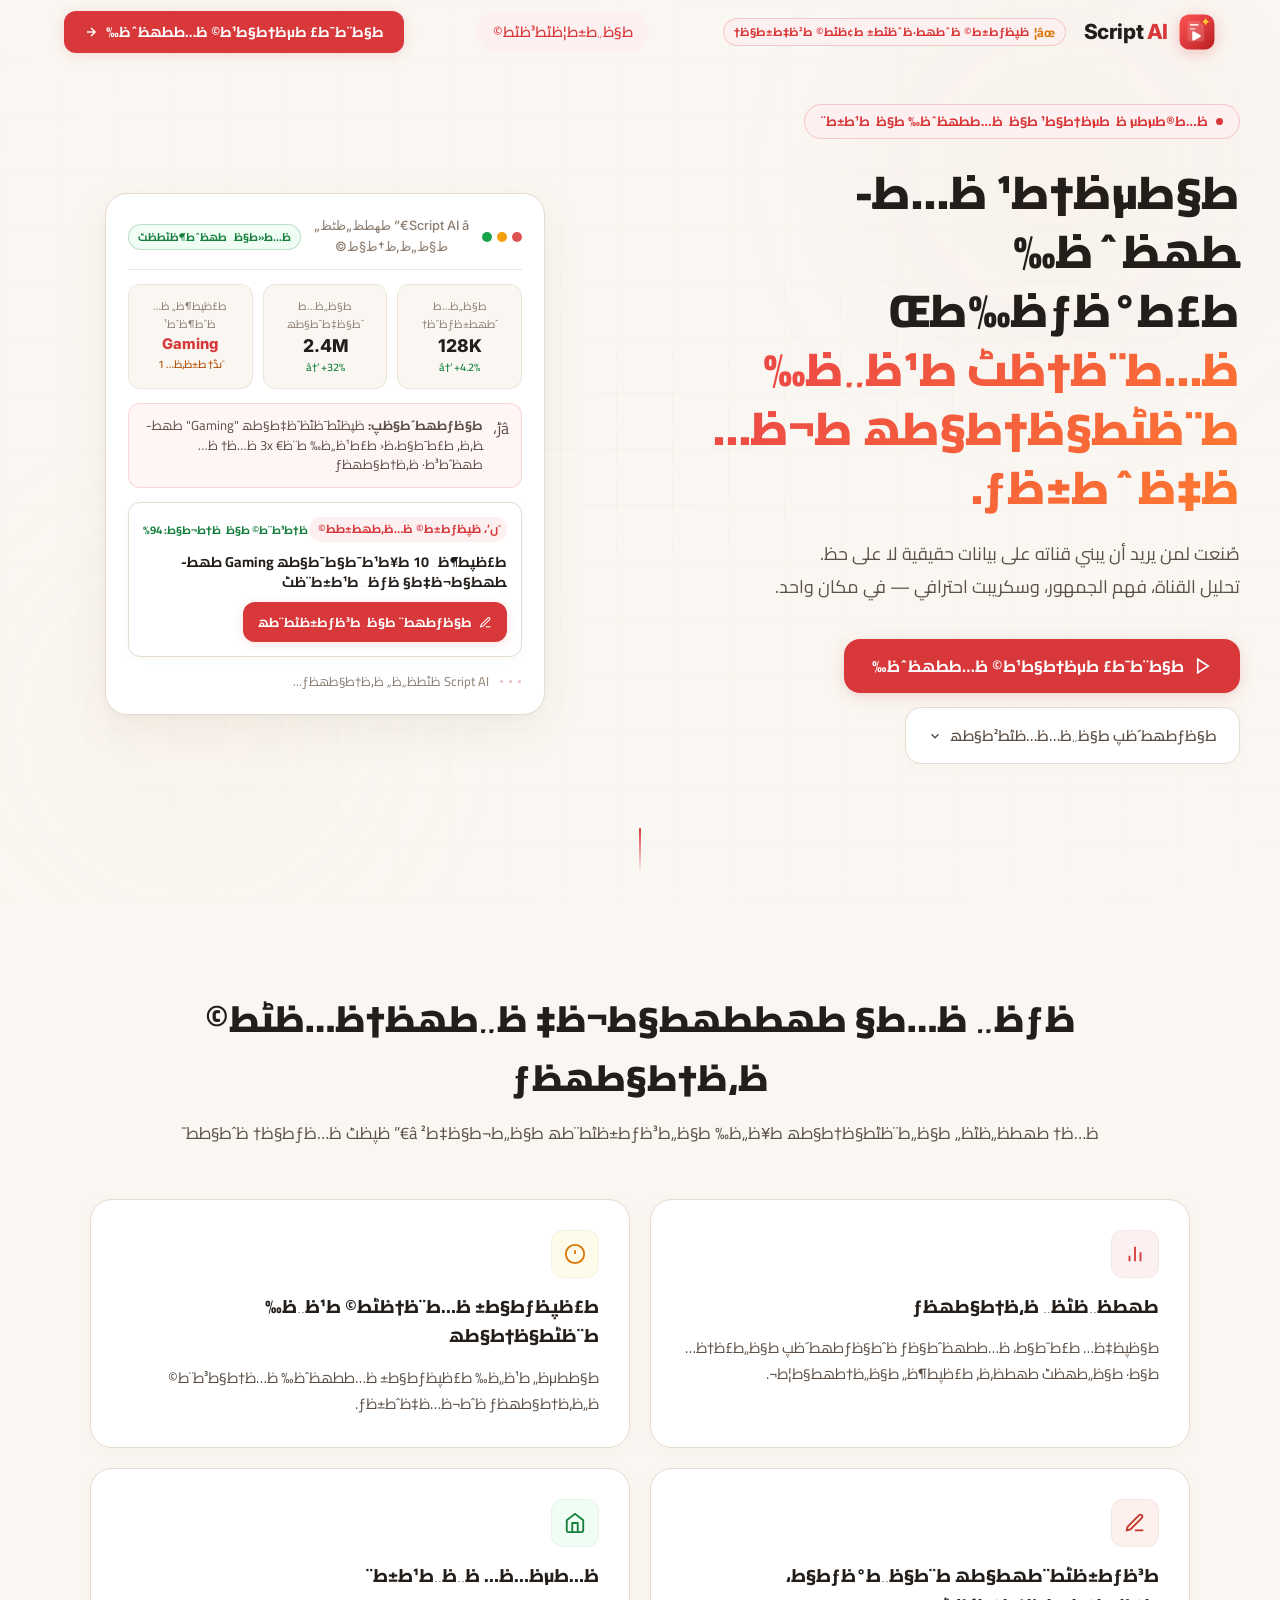
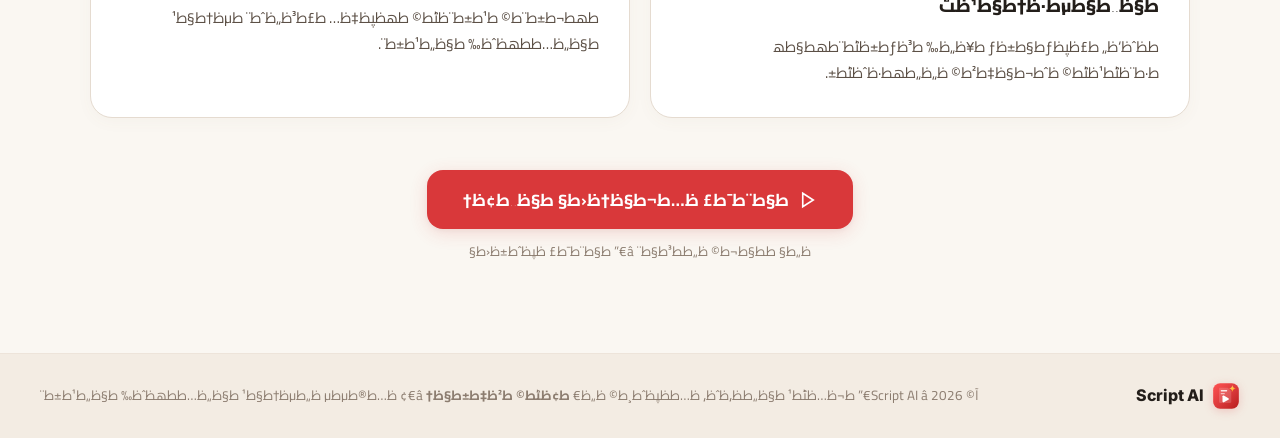
==== commit d45833f8: "update: hero description to professional two-line text" ====
--- a/index.html
+++ b/index.html
@@ -19,7 +19,7 @@
   <!-- Favicon -->
   <link rel="icon" type="image/svg+xml" href="assets/favicon.svg">
 
-  <link rel="stylesheet" href="style.css?v=204">
+  <link rel="stylesheet" href="style.css?v=205">
 </head>
 <body class="landing-body">
 
@@ -107,7 +107,8 @@
           </h1>
 
           <p class="hero-desc">
-            ظ†ط­ظ„ظ„ ط£ط¯ط§ط، ظ‚ظ†ط§طھظƒ ظˆطھظپط§ط¹ظ„ ط¬ظ…ظ‡ظˆط±ظƒ ط¨ط§ظ„ط£ط±ظ‚ط§ظ…طŒ ظˆظ†ط­ظˆظ‘ظ„ ط¥ط­طµط§ط¦ظٹط§طھ ط§ظ„ظ…ط´ط§ظ‡ط¯ط§طھ ط¥ظ„ظ‰ ط£ظپظƒط§ط± ظˆط³ظƒط±ظٹط¨طھط§طھ ط°ظƒظٹط© ط¬ط§ظ‡ط²ط© ظ„ظ„طھطµظˆظٹط± ظˆط§ظ„ظ†ط´ط±.
+            صُنعت لمن يريد أن يبني قناته على بيانات حقيقية لا على حظ.<br>
+            تحليل القناة، فهم الجمهور، وسكريبت احترافي — في مكان واحد.
           </p>
 
           <div class="hero-actions">
@@ -334,3 +335,4 @@
 </body>
 </html>
 
+
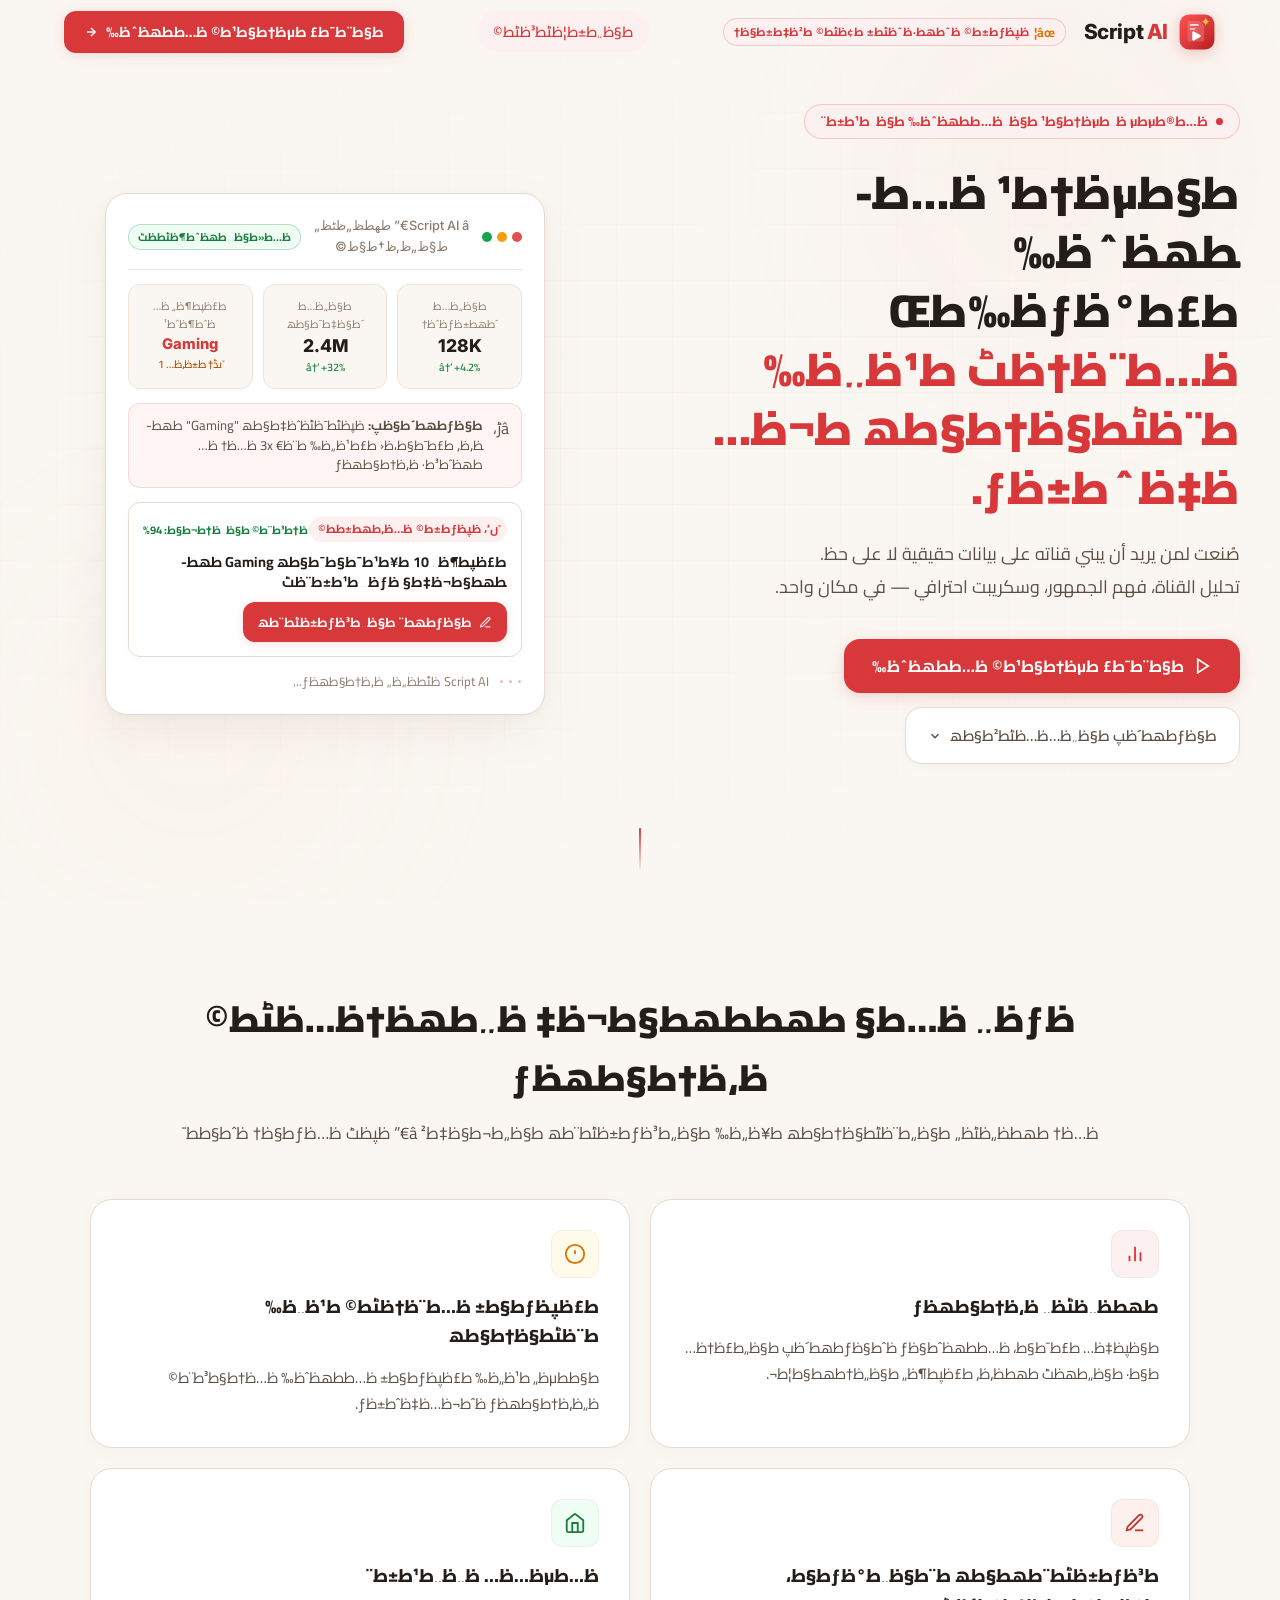
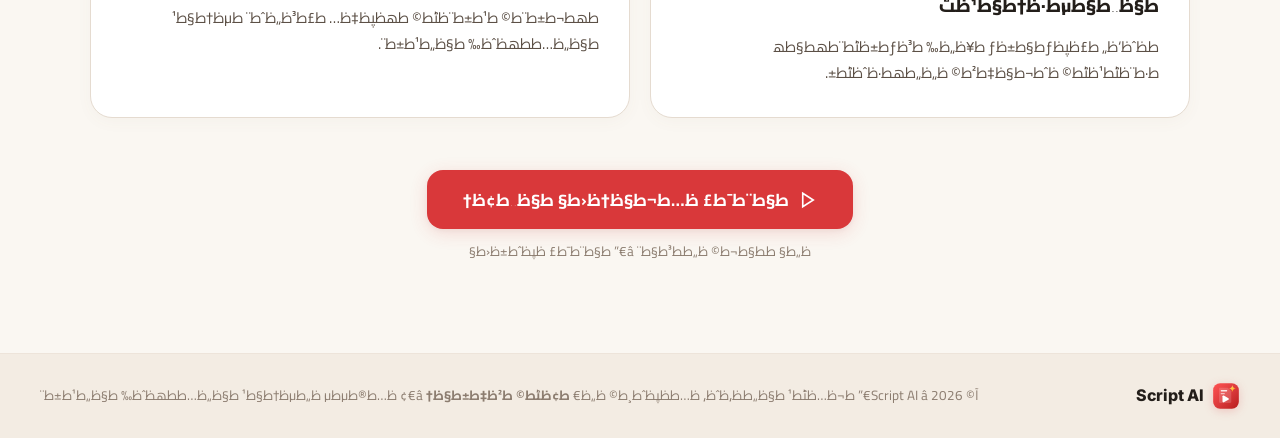
==== commit 84621e6a: "fix: title-gradient now uses accent color to match icons" ====
--- a/index.html
+++ b/index.html
@@ -19,7 +19,7 @@
   <!-- Favicon -->
   <link rel="icon" type="image/svg+xml" href="assets/favicon.svg">
 
-  <link rel="stylesheet" href="style.css?v=205">
+  <link rel="stylesheet" href="style.css?v=206">
 </head>
 <body class="landing-body">
 
@@ -336,3 +336,4 @@
 </html>
 
 
+
--- a/style.css
+++ b/style.css
@@ -534,10 +534,7 @@
 }
 
 .title-gradient {
-  background: linear-gradient(135deg, #E8404A 0%, #FF7A30 100%);
-  -webkit-background-clip: text;
-  -webkit-text-fill-color: transparent;
-  background-clip: text;
+  color: var(--accent);
   display: block;
 }
 
